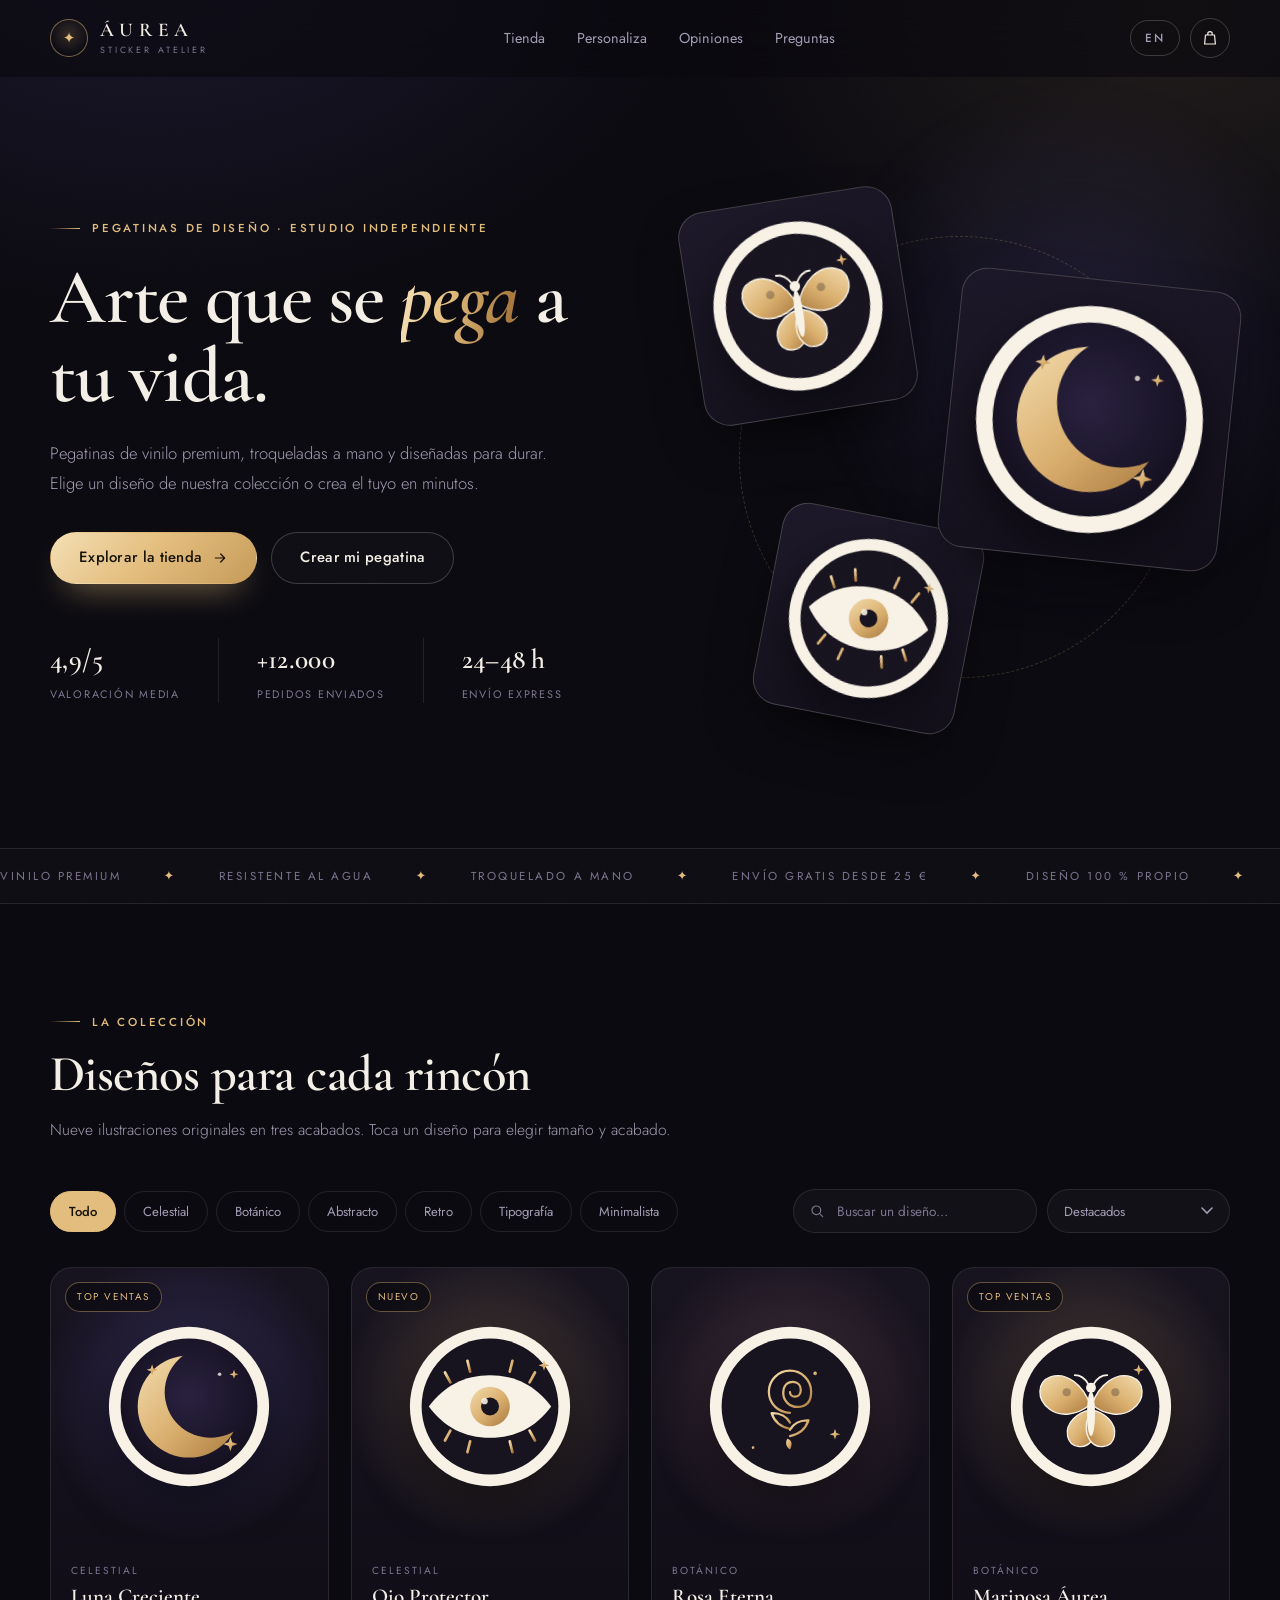
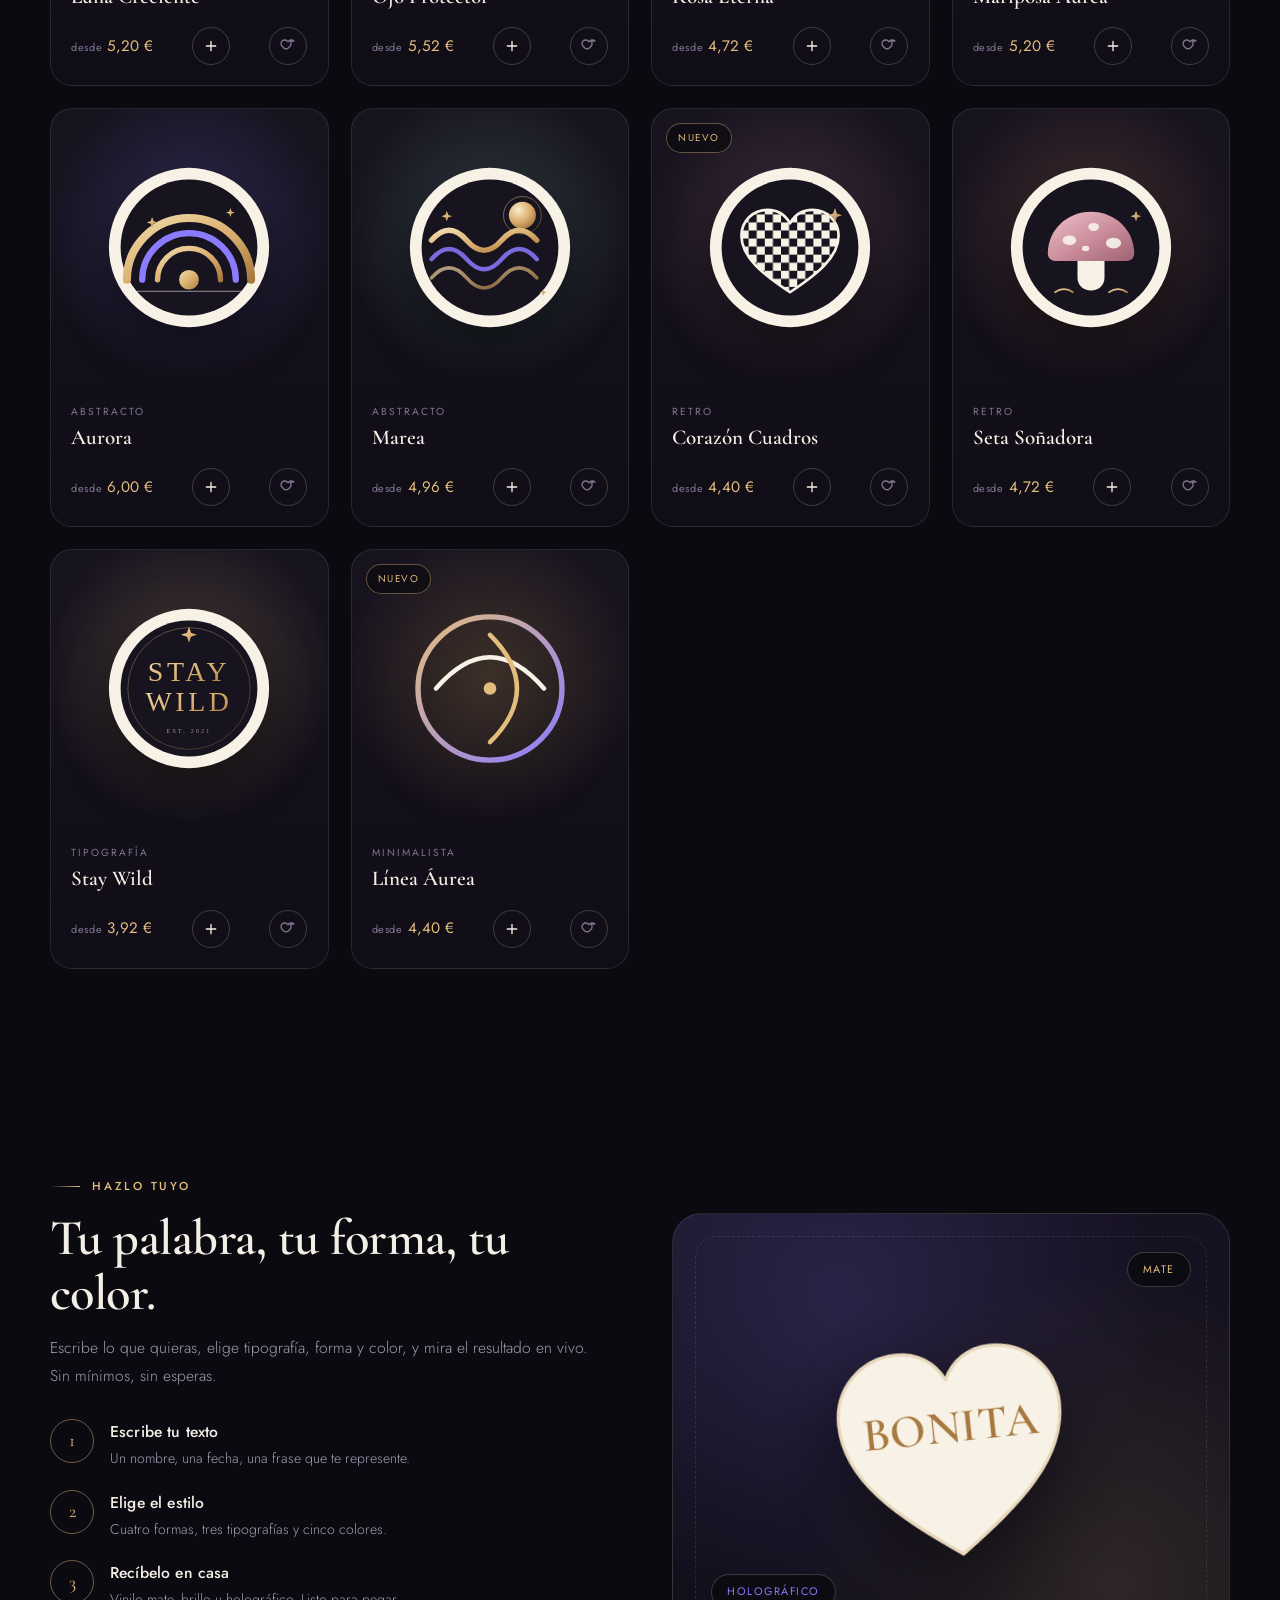
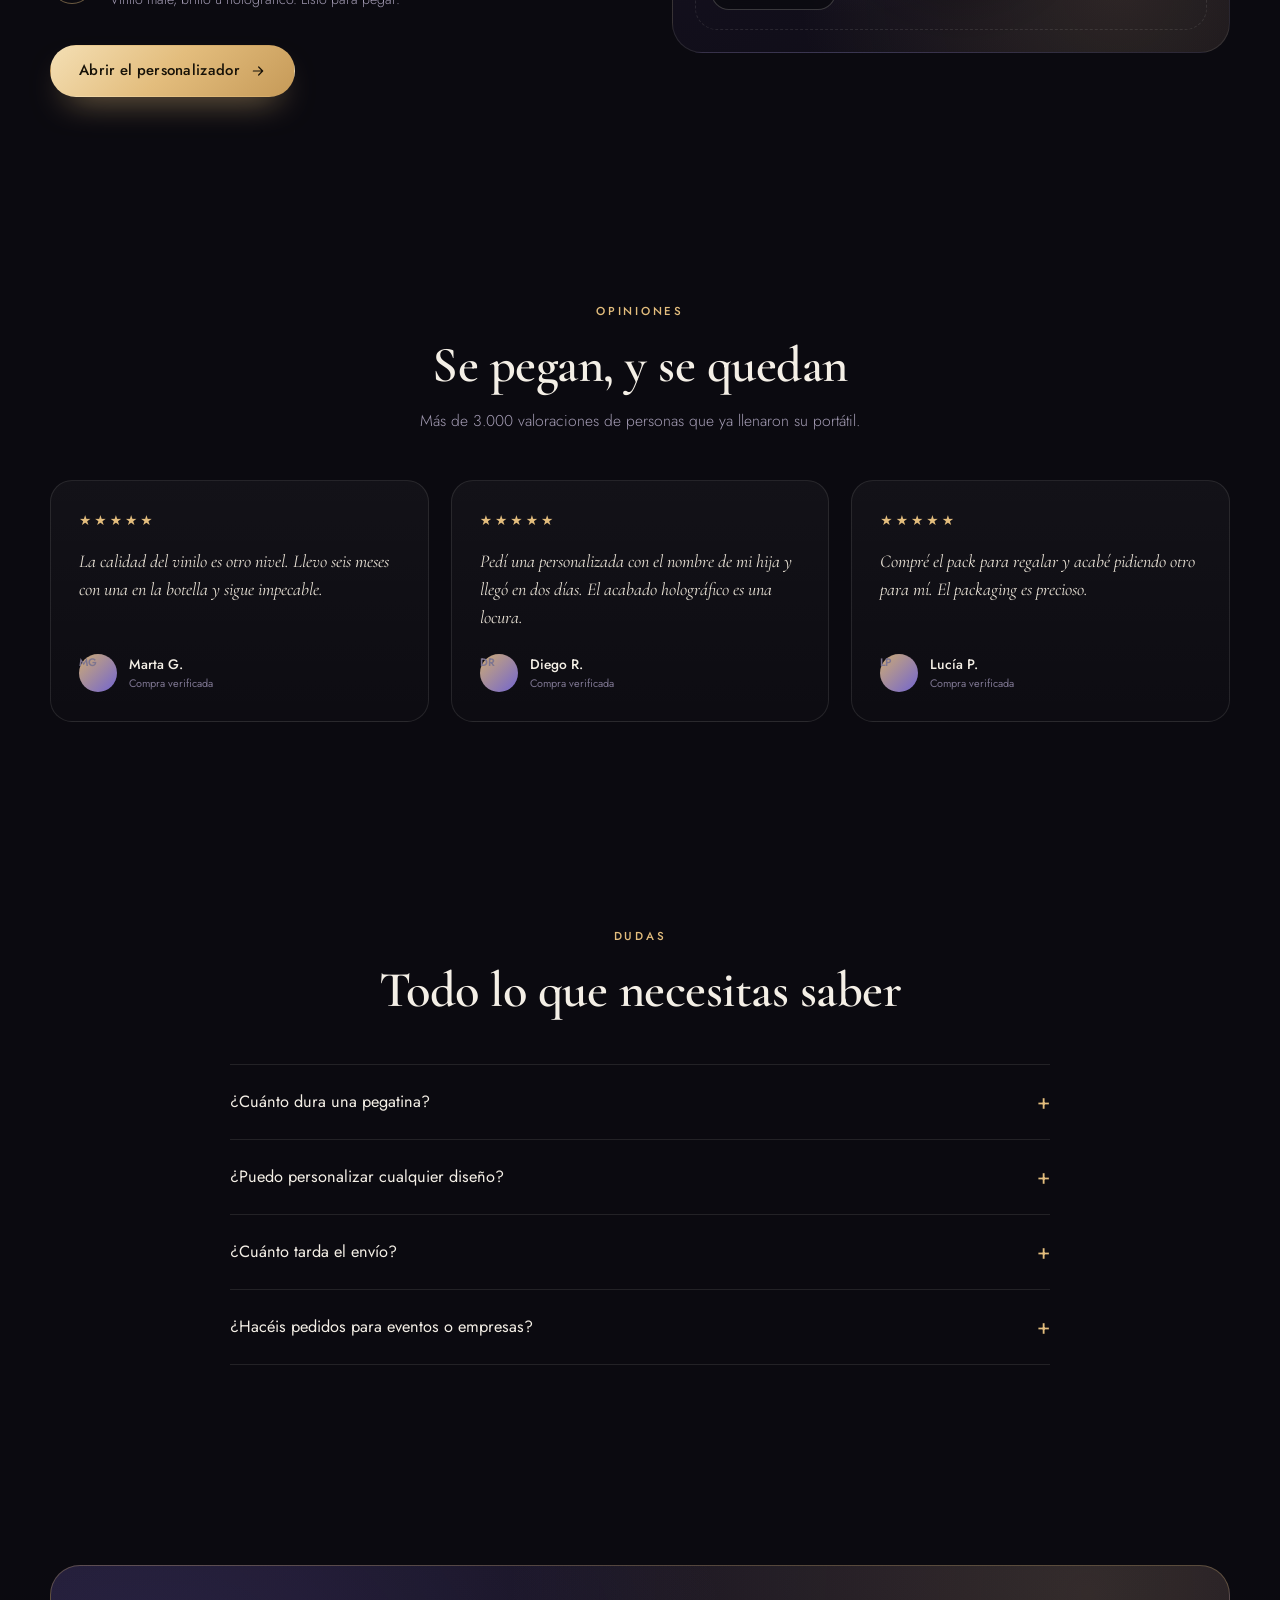
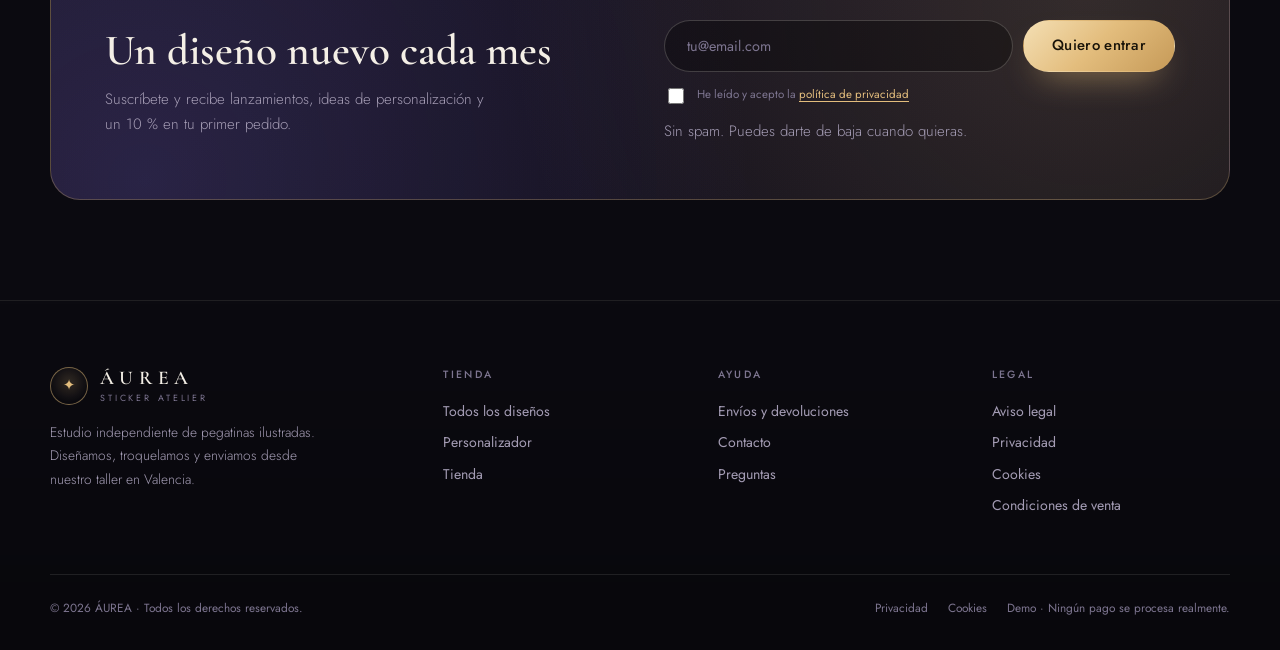
==== index.html @ ae35e378 "ARREGLO" ====
<!DOCTYPE html>
<html lang="es">
<head>
  <meta charset="utf-8">
  <meta name="viewport" content="width=device-width, initial-scale=1">
  <title data-i18n="meta.home">ÁUREA · Pegatinas de diseño personalizables</title>
  <meta name="description" content="Pegatinas de vinilo premium troqueladas a mano. Colección original y personalizador en vivo. Envío en 24–48 h.">
  <meta name="theme-color" content="#0b0a10">
  <link rel="preconnect" href="https://fonts.googleapis.com">
  <link rel="preconnect" href="https://fonts.gstatic.com" crossorigin>
  <link href="https://fonts.googleapis.com/css2?family=Cormorant+Garamond:ital,wght@0,400;0,600;0,700;1,400;1,600&family=Jost:wght@300;400;500;600&display=swap" rel="stylesheet">
  <link rel="stylesheet" href="css/styles.css">
  <link rel="icon" href="assets/stickers/luna.svg" type="image/svg+xml">
</head>
<body>
  <a class="skip-link" href="#main" data-i18n="a11y.skip">Saltar al contenido</a>

  <header class="site-header">
    <div class="container header-inner">
      <a class="brand" href="index.html">
        <span class="brand-mark" aria-hidden="true">✦</span>
        <span class="brand-text">
          <strong>ÁUREA</strong>
          <small data-i18n="brand.tag">Sticker Atelier</small>
        </span>
      </a>

      <nav class="nav" aria-label="Principal">
        <ul>
          <li><a href="#tienda" data-i18n="nav.shop">Tienda</a></li>
          <li><a href="personalizador.html" data-i18n="nav.custom">Personaliza</a></li>
          <li><a href="#opiniones" data-i18n="nav.reviews">Opiniones</a></li>
          <li><a href="#faq" data-i18n="nav.faq">Preguntas</a></li>
        </ul>
      </nav>

      <div class="header-actions">
        <button class="lang-btn" id="langBtn" type="button" data-i18n-aria="header.lang">EN</button>
        <a class="cart-btn" href="carrito.html" data-i18n-aria="header.cart">
          <svg viewBox="0 0 24 24" width="18" height="18" aria-hidden="true" fill="none" stroke="currentColor" stroke-width="1.6" stroke-linejoin="round">
            <path d="M6 8h12l1.2 12H4.8L6 8z"/>
            <path d="M9 8V6.5a3 3 0 0 1 6 0V8"/>
          </svg>
          <span class="cart-badge" data-cart-badge hidden>0</span>
          <span class="fav-badge" data-fav-badge hidden>0</span>
        </a>
        <button class="menu-btn" id="menuBtn" type="button" aria-expanded="false" aria-controls="mobileNav" data-i18n-aria="header.menu">
          <svg viewBox="0 0 24 24" width="18" height="18" aria-hidden="true" fill="none" stroke="currentColor" stroke-width="1.7" stroke-linecap="round">
            <path d="M4 7h16M4 12h16M4 17h16"/>
          </svg>
        </button>
      </div>
    </div>

    <nav class="mobile-nav" id="mobileNav" aria-label="Móvil">
      <a href="#tienda" data-i18n="nav.shop">Tienda</a>
      <a href="personalizador.html" data-i18n="nav.custom">Personaliza</a>
      <a href="#opiniones" data-i18n="nav.reviews">Opiniones</a>
      <a href="#faq" data-i18n="nav.faq">Preguntas</a>
    </nav>
  </header>

  <main id="main">
    <section class="hero">
      <div class="container hero-grid">
        <div class="hero-copy">
          <p class="eyebrow" data-i18n="hero.eyebrow"></p>
          <h1 class="display" data-i18n-html="hero.title"></h1>
          <p class="lead" data-i18n="hero.lead"></p>
          <div class="actions">
            <a class="btn btn-primary" href="#tienda">
              <span data-i18n="hero.ctaShop"></span>
              <svg viewBox="0 0 24 24" width="16" height="16" aria-hidden="true" fill="none" stroke="currentColor" stroke-width="1.8" stroke-linecap="round" stroke-linejoin="round">
                <path d="M5 12h14M13 6l6 6-6 6"/>
              </svg>
            </a>
            <a class="btn btn-ghost" href="personalizador.html" data-i18n="hero.ctaCustom"></a>
          </div>
          <div class="stats">
            <div class="stat">
              <strong data-i18n="hero.stat1"></strong>
              <span data-i18n="hero.stat1Label"></span>
            </div>
            <div class="stat">
              <strong data-i18n="hero.stat2"></strong>
              <span data-i18n="hero.stat2Label"></span>
            </div>
            <div class="stat">
              <strong data-i18n="hero.stat3"></strong>
              <span data-i18n="hero.stat3Label"></span>
            </div>
          </div>
        </div>

        <div class="hero-art" aria-hidden="true">
          <span class="hero-ring"></span>
          <div class="sticker-float sf-1"><img src="assets/stickers/mariposa.svg" alt=""></div>
          <div class="sticker-float sf-2"><img src="assets/stickers/luna.svg" alt=""></div>
          <div class="sticker-float sf-3"><img src="assets/stickers/ojo.svg" alt=""></div>
        </div>
      </div>
    </section>

    <div class="marquee" aria-hidden="true">
      <div class="marquee-track">
        <ul class="marquee-list">
          <li><span data-i18n="marquee.1"></span></li>
          <li><span data-i18n="marquee.2"></span></li>
          <li><span data-i18n="marquee.3"></span></li>
          <li><span data-i18n="marquee.4"></span></li>
          <li><span data-i18n="marquee.5"></span></li>
          <li><span data-i18n="marquee.6"></span></li>
        </ul>
        <ul class="marquee-list" aria-hidden="true">
          <li><span data-i18n="marquee.1"></span></li>
          <li><span data-i18n="marquee.2"></span></li>
          <li><span data-i18n="marquee.3"></span></li>
          <li><span data-i18n="marquee.4"></span></li>
          <li><span data-i18n="marquee.5"></span></li>
          <li><span data-i18n="marquee.6"></span></li>
        </ul>
      </div>
    </div>

    <section class="section" id="tienda">
      <div class="container">
        <div class="section-head">
          <p class="eyebrow" data-i18n="shop.kicker"></p>
          <h2 class="h2" data-i18n="shop.title"></h2>
          <p class="section-lead" data-i18n="shop.lead"></p>
        </div>

        <div class="toolbar">
          <div class="chips" role="group" aria-label="Categorías">
            <button class="chip is-active" type="button" data-cat="all" data-i18n="shop.all"></button>
            <button class="chip" type="button" data-cat="celestial" data-i18n="shop.celestial"></button>
            <button class="chip" type="button" data-cat="botanical" data-i18n="shop.botanical"></button>
            <button class="chip" type="button" data-cat="abstract" data-i18n="shop.abstract"></button>
            <button class="chip" type="button" data-cat="retro" data-i18n="shop.retro"></button>
            <button class="chip" type="button" data-cat="typography" data-i18n="shop.typography"></button>
            <button class="chip" type="button" data-cat="minimal" data-i18n="shop.minimal"></button>
          </div>
          <div class="toolbar-right">
            <label class="search">
              <svg viewBox="0 0 24 24" width="16" height="16" aria-hidden="true" fill="none" stroke="currentColor" stroke-width="1.8" stroke-linecap="round">
                <circle cx="11" cy="11" r="6.5"/>
                <path d="M16 16l4.5 4.5"/>
              </svg>
              <input type="search" id="searchInput" data-i18n-placeholder="shop.search" autocomplete="off">
            </label>
            <select class="sort" id="sortSelect" data-i18n-aria="shop.sort">
              <option value="featured" data-i18n="shop.sortFeatured"></option>
              <option value="price-asc" data-i18n="shop.sortPriceAsc"></option>
              <option value="price-desc" data-i18n="shop.sortPriceDesc"></option>
            </select>
          </div>
        </div>

        <div class="grid-products" id="productGrid"></div>
        <p class="empty-state" id="emptyState" hidden data-i18n="shop.empty"></p>
      </div>
    </section>

    <section class="section" id="personaliza">
      <div class="container split">
        <div class="split-copy">
          <p class="eyebrow" data-i18n="teaser.kicker"></p>
          <h2 class="h2" data-i18n="teaser.title"></h2>
          <p class="section-lead" data-i18n="teaser.lead"></p>
          <ol class="steps">
            <li class="step">
              <span class="step-num">1</span>
              <div>
                <h3 data-i18n="teaser.step1"></h3>
                <p data-i18n="teaser.step1d"></p>
              </div>
            </li>
            <li class="step">
              <span class="step-num">2</span>
              <div>
                <h3 data-i18n="teaser.step2"></h3>
                <p data-i18n="teaser.step2d"></p>
              </div>
            </li>
            <li class="step">
              <span class="step-num">3</span>
              <div>
                <h3 data-i18n="teaser.step3"></h3>
                <p data-i18n="teaser.step3d"></p>
              </div>
            </li>
          </ol>
          <a class="btn btn-primary" href="personalizador.html">
            <span data-i18n="teaser.cta"></span>
            <svg viewBox="0 0 24 24" width="16" height="16" aria-hidden="true" fill="none" stroke="currentColor" stroke-width="1.8" stroke-linecap="round" stroke-linejoin="round">
              <path d="M5 12h14M13 6l6 6-6 6"/>
            </svg>
          </a>
        </div>
        <div class="split-visual">
          <div class="teaser-preview" id="teaserPreview"></div>
        </div>
      </div>
    </section>

    <section class="section" id="opiniones">
      <div class="container">
        <div class="section-head center">
          <p class="eyebrow" data-i18n="reviews.kicker"></p>
          <h2 class="h2" data-i18n="reviews.title"></h2>
          <p class="section-lead" data-i18n="reviews.lead"></p>
        </div>
        <div class="reviews-grid">
          <article class="review">
            <div class="stars" role="img" aria-label="5/5">★★★★★</div>
            <p class="review-quote" data-i18n="reviews.r1"></p>
            <div class="review-author">
              <span class="avatar" aria-hidden="true">MG</span>
              <div>
                <strong data-i18n="reviews.n1"></strong>
                <span data-i18n="reviews.verified"></span>
              </div>
            </div>
          </article>
          <article class="review">
            <div class="stars" role="img" aria-label="5/5">★★★★★</div>
            <p class="review-quote" data-i18n="reviews.r2"></p>
            <div class="review-author">
              <span class="avatar" aria-hidden="true">DR</span>
              <div>
                <strong data-i18n="reviews.n2"></strong>
                <span data-i18n="reviews.verified"></span>
              </div>
            </div>
          </article>
          <article class="review">
            <div class="stars" role="img" aria-label="5/5">★★★★★</div>
            <p class="review-quote" data-i18n="reviews.r3"></p>
            <div class="review-author">
              <span class="avatar" aria-hidden="true">LP</span>
              <div>
                <strong data-i18n="reviews.n3"></strong>
                <span data-i18n="reviews.verified"></span>
              </div>
            </div>
          </article>
        </div>
      </div>
    </section>

    <section class="section" id="faq">
      <div class="container">
        <div class="section-head center">
          <p class="eyebrow" data-i18n="faq.kicker"></p>
          <h2 class="h2" data-i18n="faq.title"></h2>
        </div>
        <div class="faq">
          <details>
            <summary data-i18n="faq.q1"></summary>
            <p data-i18n="faq.a1"></p>
          </details>
          <details>
            <summary data-i18n="faq.q2"></summary>
            <p data-i18n="faq.a2"></p>
          </details>
          <details>
            <summary data-i18n="faq.q3"></summary>
            <p data-i18n="faq.a3"></p>
          </details>
          <details>
            <summary data-i18n="faq.q4"></summary>
            <p data-i18n="faq.a4"></p>
          </details>
        </div>
      </div>
    </section>

    <section class="section">
      <div class="container">
        <div class="newsletter">
          <div class="newsletter-grid">
            <div>
              <h2 data-i18n="newsletter.title"></h2>
              <p data-i18n="newsletter.lead"></p>
            </div>
            <div>
              <form class="newsletter-form" id="newsletterForm" novalidate>
                <input type="email" id="newsletterEmail" name="email" required autocomplete="email" data-i18n-placeholder="newsletter.placeholder" aria-label="Email">
                <button class="btn btn-primary" type="submit" data-i18n="newsletter.button"></button>
              </form>
              <label class="newsletter-consent">
                <input type="checkbox" id="newsletterConsent" name="consent" required>
                <span><span data-i18n="newsletter.consent"></span> <a href="legal.html#privacidad" data-i18n="newsletter.consentLink"></a></span>
              </label>
              <p class="newsletter-note" data-i18n="newsletter.note"></p>
              <p class="newsletter-status" id="newsletterStatus" role="status" aria-live="polite" hidden></p>
            </div>
          </div>
        </div>
      </div>
    </section>
  </main>

  <footer class="site-footer">
    <div class="container">
      <div class="footer-grid">
        <div class="footer-brand">
          <a class="brand" href="index.html">
            <span class="brand-mark" aria-hidden="true">✦</span>
            <span class="brand-text">
              <strong>ÁUREA</strong>
              <small data-i18n="brand.tag">Sticker Atelier</small>
            </span>
          </a>
          <p data-i18n="footer.about"></p>
        </div>
        <div class="footer-col">
          <h3 data-i18n="footer.shopTitle"></h3>
          <a href="index.html#tienda" data-i18n="footer.shopAll"></a>
          <a href="personalizador.html" data-i18n="footer.custom"></a>
          <a href="carrito.html" data-i18n="nav.shop"></a>
        </div>
        <div class="footer-col">
          <h3 data-i18n="footer.helpTitle"></h3>
          <a href="index.html#faq" data-i18n="footer.shipping"></a>
          <a href="mailto:hola@aurea.studio" data-i18n="footer.contact"></a>
          <a href="index.html#faq" data-i18n="nav.faq"></a>
        </div>
        <div class="footer-col">
          <h3 data-i18n="footer.legalTitle"></h3>
          <a href="legal.html#aviso" data-i18n="footer.legal"></a>
          <a href="legal.html#privacidad" data-i18n="footer.privacy"></a>
          <a href="legal.html#cookies" data-i18n="footer.cookies"></a>
          <a href="legal.html#condiciones" data-i18n="footer.terms"></a>
        </div>
      </div>
      <div class="footer-bottom">
        <span>© <span id="year">2026</span> ÁUREA · <span data-i18n="footer.rights"></span></span>
        <div class="legal-links">
          <a href="legal.html#privacidad" data-i18n="footer.privacy"></a>
          <a href="legal.html#cookies" data-i18n="footer.cookies"></a>
          <span id="paymentBadge" data-i18n="footer.demo"></span>
        </div>
      </div>
    </div>
  </footer>

  <script src="js/config.js"></script>
  <script src="js/i18n.js"></script>
  <script src="js/data.js"></script>
  <script src="js/app.js"></script>
  <script src="js/home.js"></script>
</body>
</html>
---- css/styles.css ----
/* =========================================================
   ÁUREA · Sticker Atelier
   Estética oscura, oro y violeta
   ========================================================= */

:root {
  --bg: #0b0a10;
  --bg-2: #0f0d16;
  --panel: #151220;
  --panel-2: #1b1728;
  --ink: #f4efe6;
  --muted: #a49cb4;
  --muted-2: #7d7590;
  --gold: #e3bd7d;
  --gold-2: #c69a58;
  --gold-3: #8f6734;
  --violet: #8b7bff;
  --rose: #c98b9a;
  --mint: #7fc2ad;
  --cream: #f7f1e6;
  --line: rgba(244, 239, 230, 0.1);
  --line-2: rgba(244, 239, 230, 0.2);
  --radius: 22px;
  --radius-sm: 14px;
  --shadow: 0 24px 60px -20px rgba(0, 0, 0, 0.75);
  --serif: "Cormorant Garamond", Georgia, "Times New Roman", serif;
  --sans: "Jost", "Segoe UI", system-ui, -apple-system, sans-serif;
  --header-h: 76px;
}

*,
*::before,
*::after {
  box-sizing: border-box;
}

[hidden] {
  display: none !important;
}

html {
  scroll-behavior: smooth;
  scroll-padding-top: calc(var(--header-h) + 24px);
}

body {
  margin: 0;
  font-family: var(--sans);
  font-size: 16px;
  line-height: 1.6;
  color: var(--ink);
  background-color: var(--bg);
  background-image:
    radial-gradient(900px 620px at 12% -8%, rgba(139, 123, 255, 0.13), transparent 62%),
    radial-gradient(820px 540px at 92% 2%, rgba(227, 189, 125, 0.1), transparent 58%);
  background-attachment: fixed;
  -webkit-font-smoothing: antialiased;
  overflow-x: hidden;
}

body::after {
  content: "";
  position: fixed;
  inset: 0;
  z-index: 1;
  pointer-events: none;
  opacity: 0.035;
  mix-blend-mode: overlay;
  background-image: url("data:image/svg+xml,%3Csvg xmlns='http://www.w3.org/2000/svg' width='140' height='140'%3E%3Cfilter id='n'%3E%3CfeTurbulence type='fractalNoise' baseFrequency='.85' numOctaves='2'/%3E%3C/filter%3E%3Crect width='140' height='140' filter='url(%23n)'/%3E%3C/svg%3E");
}

img,
svg {
  display: block;
  max-width: 100%;
}

a {
  color: inherit;
  text-decoration: none;
}

button,
input,
select,
textarea {
  font: inherit;
  color: inherit;
}

button {
  cursor: pointer;
}

h1,
h2,
h3,
h4,
p {
  margin: 0;
}

::selection {
  background: rgba(227, 189, 125, 0.85);
  color: #171208;
}

:focus-visible {
  outline: 2px solid var(--gold);
  outline-offset: 3px;
  border-radius: 6px;
}

.container {
  width: min(1180px, 100% - 48px);
  margin-inline: auto;
}

.skip-link {
  position: absolute;
  top: -100px;
  left: 16px;
  z-index: 200;
  padding: 12px 20px;
  border-radius: 0 0 12px 12px;
  background: var(--cream);
  color: #171208;
  font-weight: 500;
  transition: top 0.2s ease;
}

.skip-link:focus {
  top: 0;
}

/* ================= Cabecera ================= */

.site-header {
  position: fixed;
  inset: 0 0 auto;
  z-index: 100;
  background: rgba(11, 10, 16, 0.68);
  backdrop-filter: blur(18px);
  -webkit-backdrop-filter: blur(18px);
  border-bottom: 1px solid transparent;
  transition: background 0.3s ease, border-color 0.3s ease;
}

.site-header.is-scrolled {
  background: rgba(11, 10, 16, 0.9);
  border-bottom-color: var(--line);
}

.header-inner {
  display: flex;
  align-items: center;
  justify-content: space-between;
  gap: 24px;
  height: var(--header-h);
}

.brand {
  display: inline-flex;
  align-items: center;
  gap: 12px;
  flex-shrink: 0;
}

.brand-mark {
  display: grid;
  place-items: center;
  width: 38px;
  height: 38px;
  border: 1px solid rgba(227, 189, 125, 0.5);
  border-radius: 50%;
  color: var(--gold);
  font-size: 15px;
  line-height: 1;
  background: radial-gradient(circle at 50% 40%, rgba(227, 189, 125, 0.18), transparent 70%);
}

.brand-text {
  display: flex;
  flex-direction: column;
  line-height: 1;
}

.brand-text strong {
  font-family: var(--serif);
  font-size: 1.22rem;
  font-weight: 600;
  letter-spacing: 0.3em;
}

.brand-text small {
  margin-top: 5px;
  font-size: 0.56rem;
  letter-spacing: 0.32em;
  text-transform: uppercase;
  color: var(--muted-2);
}

.nav ul {
  display: flex;
  gap: 32px;
  margin: 0;
  padding: 0;
  list-style: none;
}

.nav a {
  position: relative;
  font-size: 0.9rem;
  color: var(--muted);
  transition: color 0.2s ease;
}

.nav a::after {
  content: "";
  position: absolute;
  left: 0;
  bottom: -7px;
  width: 0;
  height: 1px;
  background: var(--gold);
  transition: width 0.25s ease;
}

.nav a:hover {
  color: var(--ink);
}

.nav a:hover::after {
  width: 100%;
}

.header-actions {
  display: flex;
  align-items: center;
  gap: 10px;
}

.lang-btn {
  height: 36px;
  padding: 0 14px;
  border: 1px solid var(--line-2);
  border-radius: 999px;
  background: transparent;
  color: var(--muted);
  font-size: 0.74rem;
  font-weight: 500;
  letter-spacing: 0.16em;
  transition: color 0.2s ease, border-color 0.2s ease;
}

.lang-btn:hover {
  color: var(--gold);
  border-color: rgba(227, 189, 125, 0.55);
}

.cart-btn {
  position: relative;
  display: grid;
  place-items: center;
  width: 40px;
  height: 40px;
  border: 1px solid var(--line-2);
  border-radius: 50%;
  color: var(--ink);
  transition: border-color 0.2s ease, color 0.2s ease;
}

.cart-btn:hover {
  color: var(--gold);
  border-color: rgba(227, 189, 125, 0.55);
}

.cart-badge,
.fav-badge {
  position: absolute;
  top: -3px;
  right: -3px;
  display: grid;
  place-items: center;
  min-width: 18px;
  height: 18px;
  padding: 0 5px;
  border-radius: 999px;
  font-size: 0.64rem;
  font-weight: 600;
}

.cart-badge {
  right: -3px;
  background: var(--gold);
  color: #171208;
}

.fav-badge {
  right: 18px;
  background: var(--violet);
  color: #fff;
}

.menu-btn {
  display: none;
  place-items: center;
  width: 40px;
  height: 40px;
  border: 1px solid var(--line-2);
  border-radius: 50%;
  background: transparent;
  color: var(--ink);
}

.mobile-nav {
  display: none;
  border-top: 1px solid var(--line);
  background: rgba(11, 10, 16, 0.98);
  padding: 8px 24px 22px;
}

.mobile-nav a {
  display: block;
  padding: 14px 0;
  border-bottom: 1px solid var(--line);
  font-family: var(--serif);
  font-size: 1.25rem;
}

.mobile-nav a:last-child {
  border-bottom: 0;
}

/* ================= Hero ================= */

.hero {
  position: relative;
  padding-top: calc(var(--header-h) + 66px);
  padding-bottom: 76px;
  overflow: hidden;
}

.hero::before {
  content: "";
  position: absolute;
  top: 8%;
  right: -6%;
  width: 560px;
  height: 560px;
  border-radius: 50%;
  background: radial-gradient(circle, rgba(139, 123, 255, 0.16), transparent 65%);
  filter: blur(20px);
  pointer-events: none;
}

.hero-grid {
  position: relative;
  display: grid;
  grid-template-columns: 1.04fr 0.96fr;
  align-items: center;
  gap: 48px;
  min-height: 70vh;
}

.eyebrow {
  display: inline-flex;
  align-items: center;
  gap: 12px;
  font-size: 0.72rem;
  font-weight: 500;
  letter-spacing: 0.24em;
  text-transform: uppercase;
  color: var(--gold);
}

.eyebrow::before {
  content: "";
  width: 30px;
  height: 1px;
  background: linear-gradient(90deg, transparent, var(--gold));
}

.display {
  margin: 20px 0 24px;
  font-family: var(--serif);
  font-size: clamp(2.9rem, 6.1vw, 5.15rem);
  font-weight: 600;
  line-height: 1.01;
  letter-spacing: -0.015em;
}

.display em {
  font-style: italic;
  background: linear-gradient(100deg, #f7e5c1 0%, #e3bd7d 42%, #a8793f 88%);
  -webkit-background-clip: text;
  background-clip: text;
  color: transparent;
}

.lead {
  max-width: 50ch;
  color: var(--muted);
  font-size: 1.04rem;
  line-height: 1.75;
  font-weight: 300;
}

.actions {
  display: flex;
  flex-wrap: wrap;
  gap: 14px;
  margin-top: 34px;
}

.btn {
  display: inline-flex;
  align-items: center;
  justify-content: center;
  gap: 10px;
  height: 52px;
  padding: 0 28px;
  border: 1px solid transparent;
  border-radius: 999px;
  font-size: 0.93rem;
  font-weight: 500;
  letter-spacing: 0.02em;
  transition: transform 0.22s ease, box-shadow 0.22s ease, border-color 0.22s ease, color 0.22s ease, background 0.22s ease;
}

.btn svg {
  flex-shrink: 0;
  transition: transform 0.22s ease;
}

.btn:hover svg {
  transform: translateX(3px);
}

.btn-primary {
  background: linear-gradient(135deg, #f4dfb4 0%, #e3bd7d 48%, #c69a58 100%);
  color: #171208;
  box-shadow: 0 16px 34px -16px rgba(227, 189, 125, 0.7);
}

.btn-primary:hover {
  transform: translateY(-2px);
  box-shadow: 0 22px 40px -16px rgba(227, 189, 125, 0.8);
}

.btn-ghost {
  border-color: var(--line-2);
  color: var(--ink);
  background: rgba(255, 255, 255, 0.02);
}

.btn-ghost:hover {
  border-color: rgba(227, 189, 125, 0.6);
  color: var(--gold);
  transform: translateY(-2px);
}

.btn-sm {
  height: 42px;
  padding: 0 20px;
  font-size: 0.84rem;
}

.btn-block {
  width: 100%;
}

.stats {
  display: flex;
  gap: 38px;
  margin-top: 54px;
}

.stat + .stat {
  padding-left: 38px;
  border-left: 1px solid var(--line);
}

.stat strong {
  display: block;
  font-family: var(--serif);
  font-size: 1.72rem;
  font-weight: 600;
  letter-spacing: 0.01em;
}

.stat span {
  display: block;
  margin-top: 4px;
  font-size: 0.68rem;
  letter-spacing: 0.16em;
  text-transform: uppercase;
  color: var(--muted-2);
}

.hero-art {
  position: relative;
  justify-self: end;
  width: min(100%, 540px);
  aspect-ratio: 1;
}

.hero-ring {
  position: absolute;
  inset: 9%;
  border: 1px dashed rgba(227, 189, 125, 0.22);
  border-radius: 50%;
  animation: spin 80s linear infinite;
}

.hero-ring::after {
  content: "";
  position: absolute;
  top: 7%;
  left: 18%;
  width: 8px;
  height: 8px;
  border-radius: 50%;
  background: var(--gold);
  box-shadow: 0 0 18px rgba(227, 189, 125, 0.9);
}

@keyframes spin {
  to {
    transform: rotate(360deg);
  }
}

.sticker-float {
  position: absolute;
  padding: 12px;
  border: 1px solid var(--line-2);
  border-radius: 26px;
  background: linear-gradient(160deg, #1d1829 0%, #110e19 100%);
  box-shadow: var(--shadow);
  animation: floaty 7s ease-in-out infinite;
}

.sticker-float img {
  width: 100%;
  filter: drop-shadow(0 16px 20px rgba(0, 0, 0, 0.45));
}

.sf-1 {
  top: 2%;
  left: 0;
  width: 40%;
  rotate: -9deg;
  animation-delay: -1.5s;
}

.sf-2 {
  top: 17%;
  right: 0;
  width: 52%;
  rotate: 6deg;
  z-index: 2;
  animation-delay: -3.5s;
}

.sf-3 {
  bottom: 1%;
  left: 14%;
  width: 38%;
  rotate: 11deg;
  animation-delay: -5.5s;
}

@keyframes floaty {
  0%,
  100% {
    translate: 0 0;
  }
  50% {
    translate: 0 -14px;
  }
}

/* ================= Marquesina ================= */

.marquee {
  position: relative;
  z-index: 2;
  overflow: hidden;
  border-block: 1px solid var(--line);
  background: rgba(255, 255, 255, 0.015);
  padding: 17px 0;
}

.marquee-track {
  display: flex;
  width: max-content;
  animation: marquee 38s linear infinite;
}

.marquee:hover .marquee-track {
  animation-play-state: paused;
}

.marquee-list {
  display: flex;
  align-items: center;
  gap: 42px;
  margin: 0;
  padding: 0 42px 0 0;
  list-style: none;
}

.marquee-list li {
  display: flex;
  align-items: center;
  gap: 42px;
  font-size: 0.72rem;
  letter-spacing: 0.22em;
  text-transform: uppercase;
  color: var(--muted-2);
  white-space: nowrap;
}

.marquee-list li::after {
  content: "✦";
  color: var(--gold);
  font-size: 0.8rem;
}

@keyframes marquee {
  to {
    transform: translateX(-50%);
  }
}

/* ================= Secciones ================= */

.section {
  padding: 100px 0;
}

.section-head {
  max-width: 640px;
  margin-bottom: 46px;
}

.section-head.center {
  margin-inline: auto;
  text-align: center;
}

.section-head.center .eyebrow {
  justify-content: center;
}

.section-head.center .eyebrow::before {
  display: none;
}

.h2 {
  margin-top: 16px;
  font-family: var(--serif);
  font-size: clamp(2.1rem, 4vw, 3.15rem);
  font-weight: 600;
  line-height: 1.08;
  letter-spacing: -0.01em;
}

.section-lead {
  margin-top: 14px;
  color: var(--muted);
  font-size: 0.98rem;
  line-height: 1.75;
  font-weight: 300;
}

/* ================= Catálogo ================= */

.toolbar {
  display: flex;
  flex-wrap: wrap;
  align-items: center;
  justify-content: space-between;
  gap: 18px;
  margin-bottom: 34px;
}

.chips {
  display: flex;
  flex-wrap: wrap;
  gap: 8px;
}

.chip {
  padding: 9px 18px;
  border: 1px solid var(--line);
  border-radius: 999px;
  background: transparent;
  color: var(--muted);
  font-size: 0.82rem;
  transition: color 0.2s ease, border-color 0.2s ease, background 0.2s ease;
}

.chip:hover {
  color: var(--ink);
  border-color: var(--line-2);
}

.chip.is-active {
  background: var(--gold);
  border-color: var(--gold);
  color: #171208;
  font-weight: 500;
}

.toolbar-right {
  display: flex;
  align-items: center;
  gap: 10px;
}

.search {
  position: relative;
  display: block;
}

.search svg {
  position: absolute;
  top: 50%;
  left: 16px;
  translate: 0 -50%;
  color: var(--muted-2);
  pointer-events: none;
}

.search input {
  width: 244px;
  height: 44px;
  padding: 0 18px 0 43px;
  border: 1px solid var(--line);
  border-radius: 999px;
  background: rgba(255, 255, 255, 0.03);
  font-size: 0.85rem;
  transition: border-color 0.2s ease, background 0.2s ease;
}

.search input::placeholder {
  color: var(--muted-2);
}

.search input:focus {
  outline: none;
  border-color: rgba(227, 189, 125, 0.55);
  background: rgba(255, 255, 255, 0.05);
}

.sort {
  height: 44px;
  padding: 0 38px 0 16px;
  border: 1px solid var(--line);
  border-radius: 999px;
  background-color: rgba(255, 255, 255, 0.03);
  background-image: url("data:image/svg+xml,%3Csvg xmlns='http://www.w3.org/2000/svg' width='12' height='8' viewBox='0 0 12 8'%3E%3Cpath d='M1 1l5 5 5-5' fill='none' stroke='%23a49cb4' stroke-width='1.6' stroke-linecap='round'/%3E%3C/svg%3E");
  background-repeat: no-repeat;
  background-position: right 16px center;
  appearance: none;
  font-size: 0.82rem;
  color: var(--muted);
  cursor: pointer;
}

.sort:focus {
  outline: none;
  border-color: rgba(227, 189, 125, 0.55);
}

.grid-products {
  display: grid;
  grid-template-columns: repeat(auto-fill, minmax(248px, 1fr));
  gap: 22px;
}

.card {
  position: relative;
  display: flex;
  flex-direction: column;
  overflow: hidden;
  border: 1px solid var(--line);
  border-radius: var(--radius);
  background: linear-gradient(180deg, #17131f 0%, #100d17 100%);
  transition: transform 0.35s ease, border-color 0.35s ease, box-shadow 0.35s ease;
}

.card:hover {
  transform: translateY(-6px);
  border-color: rgba(227, 189, 125, 0.42);
  box-shadow: 0 30px 50px -30px rgba(0, 0, 0, 0.9);
}

.card-media {
  position: relative;
  display: grid;
  place-items: center;
  aspect-ratio: 1;
  padding: 26px;
  background: radial-gradient(circle at 50% 45%, color-mix(in srgb, var(--accent) 26%, transparent), transparent 72%);
  overflow: hidden;
}

.card-media img {
  width: 80%;
  transition: transform 0.5s cubic-bezier(0.2, 0.7, 0.2, 1);
  filter: drop-shadow(0 18px 24px rgba(0, 0, 0, 0.5));
}

.card:hover .card-media img {
  transform: scale(1.06) rotate(-2deg);
}

.card-badge {
  position: absolute;
  top: 14px;
  left: 14px;
  z-index: 2;
  padding: 6px 11px;
  border: 1px solid rgba(227, 189, 125, 0.4);
  border-radius: 999px;
  background: rgba(11, 10, 16, 0.68);
  backdrop-filter: blur(8px);
  color: var(--gold);
  font-size: 0.62rem;
  letter-spacing: 0.16em;
  text-transform: uppercase;
}

.card-body {
  display: flex;
  flex: 1;
  flex-direction: column;
  gap: 5px;
  padding: 18px 20px 20px;
}

.card-cat {
  font-size: 0.64rem;
  letter-spacing: 0.2em;
  text-transform: uppercase;
  color: var(--muted-2);
}

.card-name {
  font-family: var(--serif);
  font-size: 1.32rem;
  font-weight: 600;
  line-height: 1.15;
}

.card-name:hover {
  color: var(--gold);
}

.card-foot {
  display: flex;
  align-items: center;
  justify-content: space-between;
  gap: 12px;
  margin-top: auto;
  padding-top: 14px;
}

.card-price {
  font-size: 0.95rem;
  color: var(--gold);
}

.card-price small {
  font-size: 0.68rem;
  color: var(--muted-2);
  letter-spacing: 0.06em;
}

.card-add {
  display: grid;
  place-items: center;
  width: 38px;
  height: 38px;
  border: 1px solid var(--line-2);
  border-radius: 50%;
  background: transparent;
  color: var(--ink);
  transition: background 0.2s ease, color 0.2s ease, border-color 0.2s ease, transform 0.2s ease;
}

.card-add:hover {
  background: var(--gold);
  border-color: var(--gold);
  color: #171208;
  transform: scale(1.06);
}

.card-fav {
  display: grid;
  place-items: center;
  width: 38px;
  height: 38px;
  border: 1px solid var(--line-2);
  border-radius: 50%;
  background: transparent;
  color: var(--muted-2);
  transition: all 0.2s ease;
}

.card-fav:hover {
  border-color: var(--violet);
  color: var(--violet);
  transform: scale(1.06);
}

.card-fav.is-active {
  background: var(--violet);
  border-color: var(--violet);
  color: #fff;
}

.empty-state {
  padding: 60px 0;
  text-align: center;
  color: var(--muted);
}

/* ================= Personalizador teaser ================= */

.split {
  display: grid;
  grid-template-columns: 1fr 1fr;
  align-items: center;
  gap: 64px;
}

.split-visual {
  position: relative;
}

.teaser-preview {
  position: relative;
  display: grid;
  place-items: center;
  min-height: 440px;
  padding: 46px;
  border: 1px solid var(--line);
  border-radius: 30px;
  background:
    radial-gradient(circle at 30% 20%, rgba(139, 123, 255, 0.16), transparent 60%),
    radial-gradient(circle at 80% 85%, rgba(227, 189, 125, 0.14), transparent 55%),
    linear-gradient(160deg, #191427 0%, #0e0c15 100%);
  overflow: hidden;
}

.teaser-preview::before {
  content: "";
  position: absolute;
  inset: 22px;
  border: 1px dashed rgba(244, 239, 230, 0.1);
  border-radius: 22px;
  pointer-events: none;
}

.teaser-preview .sticker-svg {
  width: min(320px, 78%);
  rotate: -6deg;
  animation: floaty 8s ease-in-out infinite;
  filter: drop-shadow(0 30px 40px rgba(0, 0, 0, 0.55));
}

.float-chip {
  position: absolute;
  z-index: 2;
  padding: 8px 15px;
  border: 1px solid var(--line-2);
  border-radius: 999px;
  background: rgba(11, 10, 16, 0.8);
  backdrop-filter: blur(10px);
  font-size: 0.68rem;
  letter-spacing: 0.14em;
  text-transform: uppercase;
  color: var(--gold);
}

.float-chip.one {
  top: 38px;
  right: 38px;
}

.float-chip.two {
  bottom: 42px;
  left: 38px;
  color: var(--violet);
}

.steps {
  display: grid;
  gap: 20px;
  margin: 30px 0 34px;
  padding: 0;
  list-style: none;
}

.step {
  display: grid;
  grid-template-columns: 44px 1fr;
  gap: 16px;
  align-items: start;
}

.step-num {
  display: grid;
  place-items: center;
  width: 44px;
  height: 44px;
  border: 1px solid rgba(227, 189, 125, 0.45);
  border-radius: 50%;
  color: var(--gold);
  font-family: var(--serif);
  font-size: 1.15rem;
}

.step h3 {
  font-size: 0.98rem;
  font-weight: 500;
  letter-spacing: 0.01em;
}

.step p {
  margin-top: 3px;
  color: var(--muted);
  font-size: 0.88rem;
  font-weight: 300;
  line-height: 1.6;
}

/* ================= Opiniones ================= */

.reviews-grid {
  display: grid;
  grid-template-columns: repeat(3, 1fr);
  gap: 22px;
}

.review {
  display: flex;
  flex-direction: column;
  gap: 16px;
  padding: 28px;
  border: 1px solid var(--line);
  border-radius: var(--radius);
  background: linear-gradient(180deg, rgba(255, 255, 255, 0.035), rgba(255, 255, 255, 0.012));
}

.stars {
  color: var(--gold);
  font-size: 0.86rem;
  letter-spacing: 3px;
}

.review-quote {
  font-family: var(--serif);
  font-size: 1.13rem;
  font-style: italic;
  line-height: 1.55;
  color: #e8e1d5;
}

.review-author {
  display: flex;
  align-items: center;
  gap: 12px;
  margin-top: auto;
  padding-top: 6px;
}

.avatar {
  display: grid;
  place-items: center;
  width: 38px;
  height: 38px;
  border-radius: 50%;
  background: linear-gradient(135deg, rgba(227, 189, 125, 0.9), rgba(139, 123, 255, 0.8));
  color: #171208;
  font-size: 0.78rem;
  font-weight: 600;
}

.review-author strong {
  display: block;
  font-size: 0.86rem;
  font-weight: 500;
}

.review-author span {
  display: block;
  font-size: 0.68rem;
  color: var(--muted-2);
}

/* ================= FAQ ================= */

.faq {
  max-width: 820px;
  margin-inline: auto;
  border-top: 1px solid var(--line);
}

.faq details {
  border-bottom: 1px solid var(--line);
}

.faq summary {
  display: flex;
  align-items: center;
  justify-content: space-between;
  gap: 20px;
  padding: 24px 0;
  font-size: 1.02rem;
  font-weight: 400;
  list-style: none;
  cursor: pointer;
}

.faq summary::-webkit-details-marker {
  display: none;
}

.faq summary::after {
  content: "+";
  color: var(--gold);
  font-size: 1.35rem;
  line-height: 1;
  transition: transform 0.25s ease;
}

.faq details[open] summary::after {
  transform: rotate(45deg);
}

.faq details p {
  max-width: 66ch;
  padding: 0 0 24px;
  color: var(--muted);
  font-size: 0.94rem;
  font-weight: 300;
  line-height: 1.75;
}

/* ================= Newsletter ================= */

.newsletter {
  position: relative;
  overflow: hidden;
  padding: 54px;
  border: 1px solid rgba(227, 189, 125, 0.28);
  border-radius: 30px;
  background:
    radial-gradient(circle at 88% 12%, rgba(227, 189, 125, 0.16), transparent 55%),
    radial-gradient(circle at 8% 92%, rgba(139, 123, 255, 0.16), transparent 55%),
    linear-gradient(150deg, #1a1526 0%, #0f0d17 100%);
}

.newsletter-grid {
  display: grid;
  grid-template-columns: 1fr 1fr;
  align-items: center;
  gap: 48px;
}

.newsletter h2 {
  font-family: var(--serif);
  font-size: clamp(1.9rem, 3.4vw, 2.7rem);
  font-weight: 600;
  line-height: 1.1;
}

.newsletter p {
  margin-top: 12px;
  max-width: 44ch;
  color: var(--muted);
  font-size: 0.94rem;
  font-weight: 300;
  line-height: 1.7;
}

.newsletter-form {
  display: flex;
  gap: 10px;
}

.newsletter-form input {
  flex: 1;
  min-width: 0;
  height: 52px;
  padding: 0 22px;
  border: 1px solid var(--line-2);
  border-radius: 999px;
  background: rgba(0, 0, 0, 0.32);
  font-size: 0.9rem;
}

.newsletter-form input::placeholder {
  color: var(--muted-2);
}

.newsletter-form input:focus {
  outline: none;
  border-color: rgba(227, 189, 125, 0.6);
}

.newsletter-note {
  margin-top: 12px;
  font-size: 0.72rem;
  color: var(--muted-2);
}

.newsletter-consent {
  display: flex;
  gap: 10px;
  align-items: flex-start;
  margin-top: 14px;
  color: var(--muted-2);
  font-size: 0.72rem;
  line-height: 1.55;
  cursor: pointer;
}

.newsletter-consent input {
  flex-shrink: 0;
  width: 16px;
  height: 16px;
  margin-top: 2px;
  accent-color: var(--gold);
}

.newsletter-consent a {
  color: var(--gold);
  text-decoration: underline;
  text-underline-offset: 3px;
}

.newsletter-status {
  margin-top: 10px;
  font-size: 0.78rem;
  line-height: 1.55;
}

.newsletter-status.is-ok {
  color: var(--gold);
}

.newsletter-status.is-error {
  color: #e09a9a;
}

.newsletter-status.is-warn {
  color: var(--muted);
}

/* ================= Pie ================= */

.site-footer {
  position: relative;
  z-index: 2;
  padding: 66px 0 32px;
  border-top: 1px solid var(--line);
  background: linear-gradient(180deg, transparent, rgba(0, 0, 0, 0.25));
}

.footer-grid {
  display: grid;
  grid-template-columns: 1.5fr 1fr 1fr 1fr;
  gap: 36px;
}

.footer-brand p {
  margin-top: 16px;
  max-width: 34ch;
  color: var(--muted);
  font-size: 0.86rem;
  font-weight: 300;
  line-height: 1.7;
}

.footer-col h3 {
  margin-bottom: 16px;
  font-size: 0.66rem;
  font-weight: 500;
  letter-spacing: 0.22em;
  text-transform: uppercase;
  color: var(--muted-2);
}

.footer-col a {
  display: block;
  margin-bottom: 9px;
  color: var(--muted);
  font-size: 0.88rem;
  transition: color 0.2s ease;
}

.footer-col a:hover {
  color: var(--gold);
}

.footer-bottom {
  display: flex;
  flex-wrap: wrap;
  align-items: center;
  justify-content: space-between;
  gap: 14px;
  margin-top: 48px;
  padding-top: 24px;
  border-top: 1px solid var(--line);
  color: var(--muted-2);
  font-size: 0.74rem;
}

.footer-bottom .legal-links {
  display: flex;
  gap: 20px;
}

.footer-bottom a:hover {
  color: var(--gold);
}

/* ================= Página de producto ================= */

.page-main {
  padding-top: calc(var(--header-h) + 40px);
  padding-bottom: 90px;
}

.breadcrumb {
  display: flex;
  flex-wrap: wrap;
  align-items: center;
  gap: 8px;
  margin-bottom: 34px;
  font-size: 0.76rem;
  color: var(--muted-2);
}

.breadcrumb a:hover {
  color: var(--gold);
}

.breadcrumb span {
  opacity: 0.5;
}

.product-layout {
  display: grid;
  grid-template-columns: 1.02fr 0.98fr;
  align-items: start;
  gap: 56px;
}

.gallery {
  position: -webkit-sticky;
  position: sticky;
  top: calc(var(--header-h) + 28px);
  display: grid;
  place-items: center;
  aspect-ratio: 1;
  padding: 56px;
  border: 1px solid var(--line);
  border-radius: 30px;
  background:
    radial-gradient(circle at 50% 45%, color-mix(in srgb, var(--accent, #8b7bff) 26%, transparent), transparent 70%),
    linear-gradient(160deg, #181323 0%, #0e0c15 100%);
  overflow: hidden;
}

.gallery img {
  width: 84%;
  filter: drop-shadow(0 30px 40px rgba(0, 0, 0, 0.55));
}

.gallery .card-badge {
  top: 22px;
  left: 22px;
}

.gallery-note {
  position: absolute;
  bottom: 22px;
  left: 0;
  right: 0;
  text-align: center;
  font-size: 0.68rem;
  letter-spacing: 0.16em;
  text-transform: uppercase;
  color: var(--muted-2);
}

.product-info {
  padding-top: 6px;
}

.product-info .card-cat {
  display: inline-block;
  margin-bottom: 12px;
}

.product-title {
  font-family: var(--serif);
  font-size: clamp(2.2rem, 4.2vw, 3.3rem);
  font-weight: 600;
  line-height: 1.05;
  letter-spacing: -0.01em;
}

.rating-row {
  display: flex;
  align-items: center;
  gap: 10px;
  margin-top: 12px;
  font-size: 0.78rem;
  color: var(--muted-2);
}

.product-price {
  margin-top: 20px;
  font-family: var(--serif);
  font-size: 2rem;
  color: var(--gold);
}

.product-desc {
  margin-top: 16px;
  max-width: 52ch;
  color: var(--muted);
  font-size: 0.95rem;
  font-weight: 300;
  line-height: 1.75;
}

.opt-group {
  margin-top: 26px;
}

.opt-label {
  display: block;
  margin-bottom: 10px;
  font-size: 0.68rem;
  letter-spacing: 0.18em;
  text-transform: uppercase;
  color: var(--muted-2);
}

.seg {
  display: inline-flex;
  flex-wrap: wrap;
  gap: 4px;
  padding: 4px;
  border: 1px solid var(--line);
  border-radius: 999px;
  background: rgba(255, 255, 255, 0.02);
}

.seg button {
  padding: 8px 17px;
  border: 0;
  border-radius: 999px;
  background: transparent;
  color: var(--muted);
  font-size: 0.82rem;
  transition: background 0.2s ease, color 0.2s ease;
}

.seg button:hover {
  color: var(--ink);
}

.seg button.is-active {
  background: var(--gold);
  color: #171208;
  font-weight: 500;
}

.seg.wrap {
  border-radius: 18px;
}

.seg.wrap button {
  border-radius: 12px;
}

.qty {
  display: inline-flex;
  align-items: center;
  border: 1px solid var(--line);
  border-radius: 999px;
  overflow: hidden;
}

.qty button {
  width: 42px;
  height: 42px;
  border: 0;
  background: transparent;
  color: var(--muted);
  font-size: 1.1rem;
  transition: color 0.2s ease, background 0.2s ease;
}

.qty button:hover {
  color: var(--gold);
  background: rgba(255, 255, 255, 0.03);
}

.qty span {
  min-width: 36px;
  text-align: center;
  font-size: 0.9rem;
}

.product-actions {
  display: flex;
  flex-wrap: wrap;
  gap: 12px;
  margin-top: 30px;
}

.product-actions .btn {
  flex: 1;
  min-width: 200px;
}

.custom-link {
  display: inline-flex;
  align-items: center;
  gap: 8px;
  margin-top: 18px;
  font-size: 0.82rem;
  color: var(--gold);
  border-bottom: 1px solid rgba(227, 189, 125, 0.35);
  padding-bottom: 2px;
}

.custom-link:hover {
  border-bottom-color: var(--gold);
}

.accordion {
  margin-top: 36px;
  border-top: 1px solid var(--line);
}

.accordion details {
  border-bottom: 1px solid var(--line);
}

.accordion summary {
  display: flex;
  align-items: center;
  justify-content: space-between;
  gap: 16px;
  padding: 16px 0;
  font-size: 0.88rem;
  list-style: none;
  cursor: pointer;
}

.accordion summary::-webkit-details-marker {
  display: none;
}

.accordion summary::after {
  content: "+";
  color: var(--gold);
  font-size: 1.15rem;
  line-height: 1;
  transition: transform 0.25s ease;
}

.accordion details[open] summary::after {
  transform: rotate(45deg);
}

.accordion details p {
  padding: 0 0 18px;
  color: var(--muted);
  font-size: 0.86rem;
  font-weight: 300;
  line-height: 1.7;
}

.related {
  margin-top: 90px;
}

.related-head {
  display: flex;
  align-items: flex-end;
  justify-content: space-between;
  gap: 20px;
  margin-bottom: 28px;
}

.related-head h2 {
  font-family: var(--serif);
  font-size: clamp(1.7rem, 3vw, 2.3rem);
  font-weight: 600;
}

.related .grid-products {
  grid-template-columns: repeat(3, 1fr);
}

/* ================= Personalizador ================= */

.custom-layout {
  display: grid;
  grid-template-columns: 1fr 1fr;
  align-items: start;
  gap: 56px;
}

.custom-panel {
  padding-top: 6px;
}

.field {
  margin-bottom: 24px;
}

.field-label {
  display: block;
  margin-bottom: 9px;
  font-size: 0.68rem;
  letter-spacing: 0.18em;
  text-transform: uppercase;
  color: var(--muted-2);
}

.text-input {
  width: 100%;
  height: 50px;
  padding: 0 18px;
  border: 1px solid var(--line-2);
  border-radius: 14px;
  background: rgba(255, 255, 255, 0.03);
  font-size: 1rem;
  transition: border-color 0.2s ease, background 0.2s ease;
}

.text-input::placeholder {
  color: var(--muted-2);
}

.text-input:focus {
  outline: none;
  border-color: rgba(227, 189, 125, 0.6);
  background: rgba(255, 255, 255, 0.05);
}

.field-hint {
  margin-top: 7px;
  font-size: 0.72rem;
  color: var(--muted-2);
}

.swatches {
  display: flex;
  gap: 10px;
}

.swatch {
  position: relative;
  width: 36px;
  height: 36px;
  border: 1px solid var(--line-2);
  border-radius: 50%;
  background: var(--swatch);
  transition: transform 0.2s ease, box-shadow 0.2s ease;
}

.swatch:hover {
  transform: scale(1.08);
}

.swatch.is-active {
  box-shadow: 0 0 0 2px var(--bg), 0 0 0 3px var(--gold);
}

.swatch span {
  position: absolute;
  width: 1px;
  height: 1px;
  overflow: hidden;
  clip: rect(0 0 0 0);
  white-space: nowrap;
}

.price-row {
  display: flex;
  align-items: center;
  justify-content: space-between;
  gap: 20px;
  margin: 30px 0 20px;
  padding-top: 20px;
  border-top: 1px solid var(--line);
}

.price-row .opt-label {
  margin: 0;
}

.price-value {
  font-family: var(--serif);
  font-size: 1.9rem;
  color: var(--gold);
}

.preview-panel {
  position: sticky;
  top: calc(var(--header-h) + 28px);
}

.preview-stage {
  position: relative;
  display: grid;
  place-items: center;
  min-height: 520px;
  padding: 48px;
  border: 1px solid var(--line);
  border-radius: 30px;
  background:
    radial-gradient(circle at 28% 18%, rgba(139, 123, 255, 0.18), transparent 58%),
    radial-gradient(circle at 78% 88%, rgba(227, 189, 125, 0.14), transparent 55%),
    linear-gradient(160deg, #191427 0%, #0e0c15 100%);
  overflow: hidden;
}

.preview-stage::before {
  content: "";
  position: absolute;
  inset: 24px;
  border: 1px dashed rgba(244, 239, 230, 0.1);
  border-radius: 22px;
  pointer-events: none;
}

.preview-stage .sticker-svg {
  width: min(340px, 82%);
  rotate: -5deg;
  filter: drop-shadow(0 34px 44px rgba(0, 0, 0, 0.55));
  transition: width 0.25s ease;
}

.preview-caption {
  margin-top: 16px;
  text-align: center;
  font-size: 0.72rem;
  color: var(--muted-2);
}

.inspiration {
  display: flex;
  flex-wrap: wrap;
  align-items: center;
  gap: 8px;
  margin-top: 6px;
}

.inspiration > span {
  margin-right: 4px;
  font-size: 0.72rem;
  color: var(--muted-2);
}

.idea-chip {
  padding: 6px 13px;
  border: 1px solid var(--line);
  border-radius: 999px;
  background: transparent;
  color: var(--muted);
  font-size: 0.74rem;
  transition: color 0.2s ease, border-color 0.2s ease;
}

.idea-chip:hover {
  color: var(--gold);
  border-color: rgba(227, 189, 125, 0.5);
}

/* ================= Carrito ================= */

.cart-layout {
  display: grid;
  grid-template-columns: 1.45fr 0.85fr;
  align-items: start;
  gap: 44px;
}

.cart-list {
  border-top: 1px solid var(--line);
}

.cart-item {
  display: grid;
  grid-template-columns: 96px 1fr auto;
  align-items: center;
  gap: 20px;
  padding: 20px 0;
  border-bottom: 1px solid var(--line);
}

.cart-thumb {
  display: grid;
  place-items: center;
  width: 96px;
  height: 96px;
  padding: 10px;
  border: 1px solid var(--line);
  border-radius: 18px;
  background: radial-gradient(circle at 50% 45%, rgba(139, 123, 255, 0.14), transparent 70%), var(--panel);
}

.cart-thumb img,
.cart-thumb .sticker-svg {
  width: 100%;
  height: 100%;
  object-fit: contain;
  filter: drop-shadow(0 8px 12px rgba(0, 0, 0, 0.45));
}

.cart-info h2 {
  font-family: var(--serif);
  font-size: 1.2rem;
  font-weight: 600;
  line-height: 1.2;
}

.cart-opts {
  margin-top: 4px;
  color: var(--muted-2);
  font-size: 0.76rem;
}

.cart-custom-text {
  color: var(--gold);
}

.cart-remove {
  margin-top: 8px;
  padding: 0;
  border: 0;
  background: transparent;
  color: var(--muted-2);
  font-size: 0.74rem;
  text-decoration: underline;
  text-underline-offset: 3px;
  transition: color 0.2s ease;
}

.cart-remove:hover {
  color: var(--rose);
}

.cart-side {
  display: flex;
  flex-direction: column;
  align-items: flex-end;
  gap: 10px;
}

.cart-line-price {
  font-family: var(--serif);
  font-size: 1.15rem;
  color: var(--gold);
}

.cart-qty {
  display: inline-flex;
  align-items: center;
  border: 1px solid var(--line);
  border-radius: 999px;
}

.cart-qty button {
  width: 30px;
  height: 30px;
  border: 0;
  background: transparent;
  color: var(--muted);
  font-size: 0.9rem;
}

.cart-qty button:hover {
  color: var(--gold);
}

.cart-qty span {
  min-width: 26px;
  text-align: center;
  font-size: 0.8rem;
}

.summary {
  position: sticky;
  top: calc(var(--header-h) + 28px);
  padding: 28px;
  border: 1px solid var(--line);
  border-radius: var(--radius);
  background: linear-gradient(180deg, #17131f 0%, #100d17 100%);
}

.summary h2 {
  margin-bottom: 8px;
  font-family: var(--serif);
  font-size: 1.55rem;
  font-weight: 600;
}

.summary-row {
  display: flex;
  align-items: center;
  justify-content: space-between;
  gap: 16px;
  padding: 9px 0;
  color: var(--muted);
  font-size: 0.88rem;
}

.summary-row.is-discount {
  color: var(--mint);
}

.summary-total {
  display: flex;
  align-items: baseline;
  justify-content: space-between;
  gap: 16px;
  margin-top: 12px;
  padding-top: 16px;
  border-top: 1px solid var(--line);
  font-size: 0.95rem;
}

.summary-total strong {
  font-family: var(--serif);
  font-size: 1.65rem;
  font-weight: 600;
  color: var(--gold);
}

.free-ship {
  margin: 14px 0 4px;
  padding: 10px 14px;
  border: 1px dashed var(--line-2);
  border-radius: 12px;
  color: var(--muted);
  font-size: 0.74rem;
  text-align: center;
}

.free-ship.is-ok {
  color: var(--mint);
  border-color: rgba(127, 194, 173, 0.4);
}

.promo {
  margin: 18px 0 4px;
}

.promo label {
  display: block;
  margin-bottom: 8px;
  font-size: 0.68rem;
  letter-spacing: 0.16em;
  text-transform: uppercase;
  color: var(--muted-2);
}

.promo-row {
  display: flex;
  gap: 8px;
}

.promo-row input {
  flex: 1;
  min-width: 0;
  height: 42px;
  padding: 0 15px;
  border: 1px solid var(--line-2);
  border-radius: 12px;
  background: rgba(0, 0, 0, 0.28);
  font-size: 0.8rem;
  letter-spacing: 0.08em;
  text-transform: uppercase;
}

.promo-row input:focus {
  outline: none;
  border-color: rgba(227, 189, 125, 0.55);
}

.promo-row .btn {
  height: 42px;
  padding: 0 16px;
  font-size: 0.78rem;
}

.checkout-btn {
  margin-top: 18px;
}

.continue-link {
  display: block;
  margin-top: 14px;
  text-align: center;
  font-size: 0.78rem;
  color: var(--muted-2);
  transition: color 0.2s ease;
}

.continue-link:hover {
  color: var(--gold);
}

.cart-empty {
  padding: 90px 20px;
  text-align: center;
}

.cart-empty-icon {
  display: grid;
  place-items: center;
  width: 74px;
  height: 74px;
  margin: 0 auto 22px;
  border: 1px solid var(--line-2);
  border-radius: 50%;
  color: var(--gold);
}

.cart-empty h2 {
  font-family: var(--serif);
  font-size: 2rem;
  font-weight: 600;
}

.cart-empty p {
  max-width: 40ch;
  margin: 10px auto 26px;
  color: var(--muted);
  font-size: 0.92rem;
  font-weight: 300;
}

/* ================= Checkout ================= */

.checkout-dialog {
  width: min(600px, calc(100vw - 32px));
  max-height: calc(100vh - 48px);
  padding: 0;
  border: 1px solid var(--line-2);
  border-radius: 26px;
  background: #14111d;
  color: var(--ink);
  box-shadow: 0 40px 90px -30px rgba(0, 0, 0, 0.9);
  overflow: auto;
}

.checkout-dialog::backdrop {
  background: rgba(6, 5, 9, 0.72);
  backdrop-filter: blur(6px);
}

.dialog-inner {
  position: relative;
  padding: 34px;
}

.dialog-head {
  margin-bottom: 6px;
  padding-right: 46px;
}

.dialog-head h2 {
  font-family: var(--serif);
  font-size: 1.8rem;
  font-weight: 600;
  line-height: 1.1;
}

.dialog-close {
  position: absolute;
  top: 26px;
  right: 26px;
  z-index: 2;
  display: grid;
  place-items: center;
  width: 34px;
  height: 34px;
  flex-shrink: 0;
  border: 1px solid var(--line);
  border-radius: 50%;
  background: transparent;
  color: var(--muted);
  transition: color 0.2s ease, border-color 0.2s ease;
}

.dialog-close:hover {
  color: var(--gold);
  border-color: rgba(227, 189, 125, 0.5);
}

.dialog-lead {
  margin-bottom: 22px;
  color: var(--muted);
  font-size: 0.85rem;
  font-weight: 300;
  line-height: 1.65;
}

.form-grid {
  display: grid;
  grid-template-columns: 1fr 1fr;
  gap: 14px;
}

.form-grid .field {
  margin: 0;
}

.form-grid .full {
  grid-column: 1 / -1;
}

.form-grid input {
  width: 100%;
  height: 46px;
  padding: 0 15px;
  border: 1px solid var(--line-2);
  border-radius: 12px;
  background: rgba(255, 255, 255, 0.03);
  font-size: 0.88rem;
}

.form-grid input::placeholder {
  color: var(--muted-2);
}

.form-grid input:focus {
  outline: none;
  border-color: rgba(227, 189, 125, 0.6);
}

.checkout-form .btn {
  margin-top: 22px;
}

.success {
  display: none;
  padding: 26px 10px 10px;
  text-align: center;
}

.success.is-visible {
  display: block;
}

.success-icon {
  display: grid;
  place-items: center;
  width: 70px;
  height: 70px;
  margin: 0 auto 20px;
  border: 1px solid rgba(227, 189, 125, 0.55);
  border-radius: 50%;
  background: radial-gradient(circle, rgba(227, 189, 125, 0.18), transparent 70%);
  color: var(--gold);
}

.success h2 {
  font-family: var(--serif);
  font-size: 2rem;
  font-weight: 600;
}

.success p {
  max-width: 38ch;
  margin: 10px auto 0;
  color: var(--muted);
  font-size: 0.9rem;
  font-weight: 300;
  line-height: 1.7;
}

.order-code {
  display: inline-block;
  margin: 22px 0 6px;
  padding: 10px 20px;
  border: 1px dashed rgba(227, 189, 125, 0.45);
  border-radius: 999px;
  color: var(--gold);
  font-size: 0.82rem;
  letter-spacing: 0.14em;
  text-transform: uppercase;
}

.success .btn {
  margin-top: 24px;
}

/* ================= Toast ================= */

.toast {
  position: fixed;
  bottom: 28px;
  left: 50%;
  z-index: 300;
  padding: 12px 24px;
  border-radius: 999px;
  background: var(--cream);
  color: #171208;
  font-size: 0.85rem;
  font-weight: 500;
  box-shadow: 0 20px 40px -16px rgba(0, 0, 0, 0.7);
  opacity: 0;
  translate: -50% 20px;
  pointer-events: none;
  transition: opacity 0.25s ease, translate 0.25s ease;
}

.toast.is-visible {
  opacity: 1;
  translate: -50% 0;
}

/* ================= Aviso de pago ================= */

.pay-banner {
  margin-bottom: 26px;
  padding: 16px 20px;
  border: 1px solid var(--line-2);
  border-radius: 14px;
  background: rgba(255, 255, 255, 0.03);
  color: var(--muted);
  font-size: 0.9rem;
  line-height: 1.6;
}

.pay-banner.is-ok {
  border-color: rgba(227, 189, 125, 0.45);
  background: rgba(227, 189, 125, 0.08);
  color: var(--cream);
}

.pay-banner.is-warn {
  border-color: rgba(139, 123, 255, 0.35);
}

/* ================= Legal ================= */

.legal-head {
  max-width: 720px;
}

.legal-updated {
  margin-top: 14px;
  color: var(--muted-2);
  font-size: 0.78rem;
}

.legal-layout {
  display: grid;
  grid-template-columns: 230px minmax(0, 1fr);
  gap: 54px;
  align-items: start;
}

.legal-nav {
  position: sticky;
  top: 110px;
  display: flex;
  flex-direction: column;
  gap: 10px;
  padding: 22px;
  border: 1px solid var(--line);
  border-radius: 18px;
  background: rgba(255, 255, 255, 0.02);
}

.legal-nav h2 {
  margin-bottom: 6px;
  color: var(--muted-2);
  font-size: 0.66rem;
  font-weight: 500;
  letter-spacing: 0.22em;
  text-transform: uppercase;
}

.legal-nav a {
  color: var(--muted);
  font-size: 0.88rem;
}

.legal-nav a:hover {
  color: var(--gold);
}

.legal-body {
  max-width: 720px;
}

.legal-section {
  padding-bottom: 38px;
  margin-bottom: 38px;
  border-bottom: 1px solid var(--line);
  scroll-margin-top: 110px;
}

.legal-section:last-child {
  padding-bottom: 0;
  margin-bottom: 0;
  border-bottom: 0;
}

.legal-section h2 {
  margin-bottom: 18px;
  font-family: var(--serif);
  font-size: clamp(1.8rem, 3vw, 2.4rem);
  font-weight: 600;
  line-height: 1.1;
}

.legal-section h3 {
  margin: 26px 0 8px;
  color: var(--gold);
  font-size: 0.72rem;
  font-weight: 500;
  letter-spacing: 0.18em;
  text-transform: uppercase;
}

.legal-section p {
  color: var(--muted);
  font-size: 0.92rem;
  font-weight: 300;
  line-height: 1.8;
}

.legal-section p + p {
  margin-top: 12px;
}

.legal-section a {
  color: var(--gold);
  text-decoration: underline;
  text-underline-offset: 3px;
}

.legal-contact p {
  display: flex;
  flex-wrap: wrap;
  gap: 6px;
}

/* ================= Responsive ================= */

@media (max-width: 1080px) {
  .hero-grid {
    gap: 32px;
  }

  .product-layout,
  .custom-layout {
    gap: 36px;
  }

  .footer-grid {
    grid-template-columns: 1.3fr 1fr 1fr 1fr;
    gap: 26px;
  }
}

@media (max-width: 940px) {
  .nav {
    display: none;
  }

  .menu-btn {
    display: grid;
  }

  .mobile-nav.is-open {
    display: block;
  }

  .hero {
    padding-top: calc(var(--header-h) + 44px);
  }

  .hero-grid {
    grid-template-columns: 1fr;
    min-height: 0;
  }

  .hero-art {
    justify-self: center;
    width: min(100%, 460px);
    margin-top: 16px;
  }

  .stats {
    margin-top: 40px;
  }

  .split,
  .newsletter-grid {
    grid-template-columns: 1fr;
    gap: 36px;
  }

  .split-visual {
    order: 2;
  }

  .teaser-preview {
    min-height: 380px;
  }

  .reviews-grid {
    grid-template-columns: 1fr 1fr;
  }

  .review:last-child {
    grid-column: 1 / -1;
  }

  .product-layout,
  .custom-layout,
  .cart-layout {
    grid-template-columns: 1fr;
  }

  .gallery,
  .preview-panel,
  .summary {
    position: static;
  }

  .gallery {
    position: relative;
    max-width: 560px;
    width: 100%;
    margin-inline: auto;
  }

  .preview-stage {
    min-height: 430px;
  }

  .related .grid-products {
    grid-template-columns: repeat(2, 1fr);
  }

  .footer-grid {
    grid-template-columns: 1fr 1fr;
    gap: 30px;
  }

  .legal-layout {
    grid-template-columns: 1fr;
    gap: 30px;
  }

  .legal-nav {
    position: static;
    flex-direction: row;
    flex-wrap: wrap;
  }

  .legal-nav h2 {
    width: 100%;
    margin-bottom: 0;
  }
}

@media (max-width: 700px) {
  .container {
    width: calc(100% - 32px);
  }

  .section {
    padding: 72px 0;
  }

  .display {
    font-size: clamp(2.6rem, 10vw, 3.6rem);
  }

  .stats {
    flex-wrap: wrap;
    gap: 22px 26px;
  }

  .stat + .stat {
    padding-left: 26px;
  }

  .toolbar {
    align-items: stretch;
  }

  .toolbar-right {
    flex-direction: column;
    align-items: stretch;
    width: 100%;
  }

  .search input {
    width: 100%;
  }

  .sort {
    width: 100%;
  }

  .grid-products {
    grid-template-columns: repeat(2, minmax(0, 1fr));
    gap: 14px;
  }

  .card-body {
    padding: 13px 14px 15px;
  }

  .card-name {
    font-size: 1.08rem;
  }

  .card-price {
    font-size: 0.85rem;
  }

  .card-add {
    width: 34px;
    height: 34px;
  }

  .card-media {
    padding: 16px;
  }

  .reviews-grid {
    grid-template-columns: 1fr;
  }

  .review:last-child {
    grid-column: auto;
  }

  .newsletter {
    padding: 30px 24px;
  }

  .newsletter-form {
    flex-direction: column;
  }

  .legal-layout {
    gap: 24px;
  }

  .legal-nav {
    padding: 16px;
  }

  .legal-section {
    scroll-margin-top: 90px;
  }

  .footer-grid {
    grid-template-columns: 1fr;
    gap: 26px;
  }

  .footer-bottom {
    flex-direction: column;
    align-items: flex-start;
  }

  .product-actions .btn {
    min-width: 0;
  }

  .gallery {
    padding: 30px;
  }

  .gallery img {
    width: 88%;
  }

  .cart-item {
    grid-template-columns: 76px 1fr;
    gap: 14px;
  }

  .cart-thumb {
    width: 76px;
    height: 76px;
    border-radius: 14px;
  }

  .cart-side {
    grid-column: 1 / -1;
    flex-direction: row;
    align-items: center;
    justify-content: space-between;
  }

  .related .grid-products {
    grid-template-columns: repeat(2, minmax(0, 1fr));
  }

  .dialog-inner {
    padding: 24px;
  }

  .form-grid {
    grid-template-columns: 1fr;
  }

  .preview-stage {
    min-height: 350px;
    padding: 28px;
  }

  .teaser-preview {
    min-height: 320px;
    padding: 28px;
  }
}

@media (max-width: 420px) {
  .brand-text strong {
    font-size: 1.02rem;
    letter-spacing: 0.24em;
  }

  .brand-mark {
    width: 34px;
    height: 34px;
  }

  .header-actions {
    gap: 7px;
  }

  .lang-btn {
    padding: 0 10px;
  }

  .stats {
    gap: 18px;
  }

  .stat + .stat {
    padding-left: 18px;
  }

  .stat strong {
    font-size: 1.45rem;
  }

  .grid-products {
    gap: 11px;
  }

  .card-cat {
    font-size: 0.58rem;
  }

  .card-name {
    font-size: 1rem;
  }

  .card-price small {
    display: none;
  }
}

@media (max-width: 360px) {
  .header-inner {
    gap: 10px;
  }

  .brand {
    gap: 8px;
  }

  .brand-text small {
    display: none;
  }

  .brand-text strong {
    font-size: 0.98rem;
    letter-spacing: 0.16em;
  }

  .header-actions {
    gap: 5px;
  }

  .lang-btn {
    padding: 0 8px;
  }
}

@media (prefers-reduced-motion: reduce) {
  html {
    scroll-behavior: auto;
  }

  *,
  *::before,
  *::after {
    animation-duration: 0.001ms !important;
    animation-iteration-count: 1 !important;
    transition-duration: 0.001ms !important;
  }
}
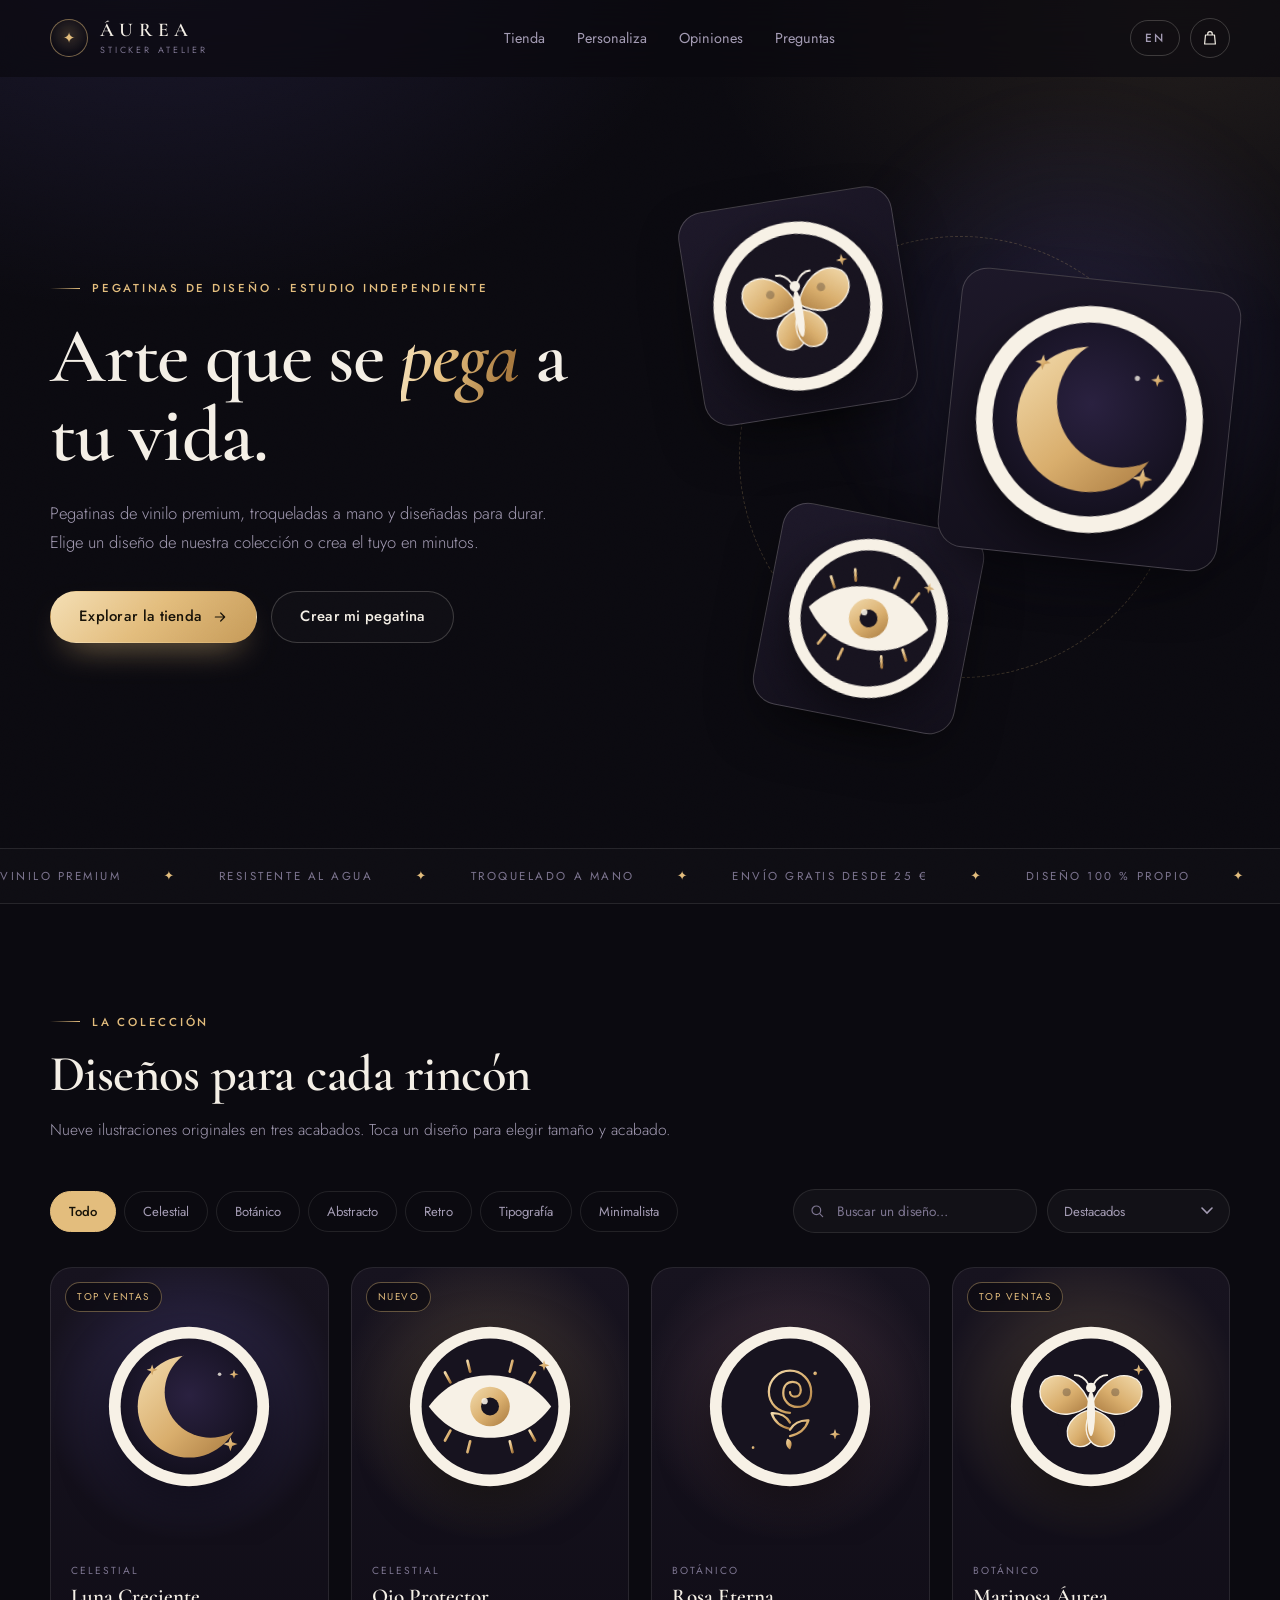
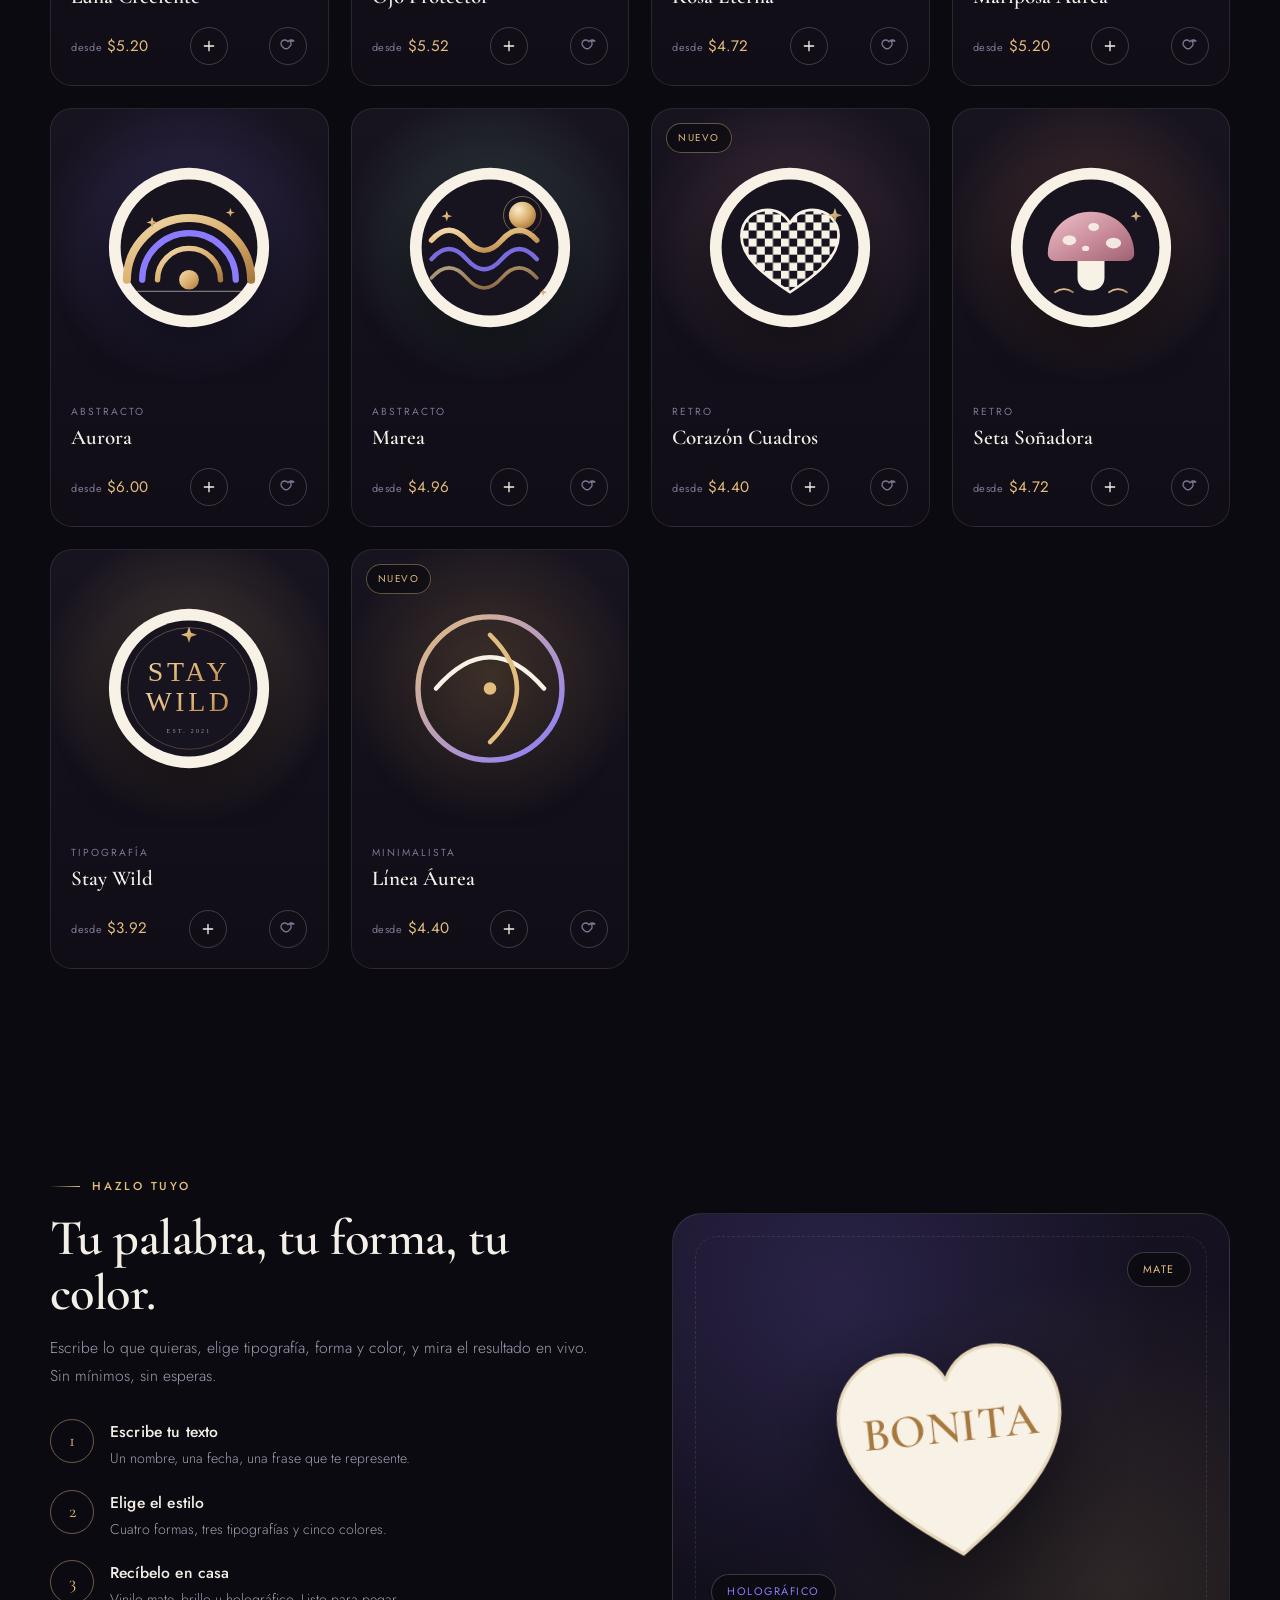
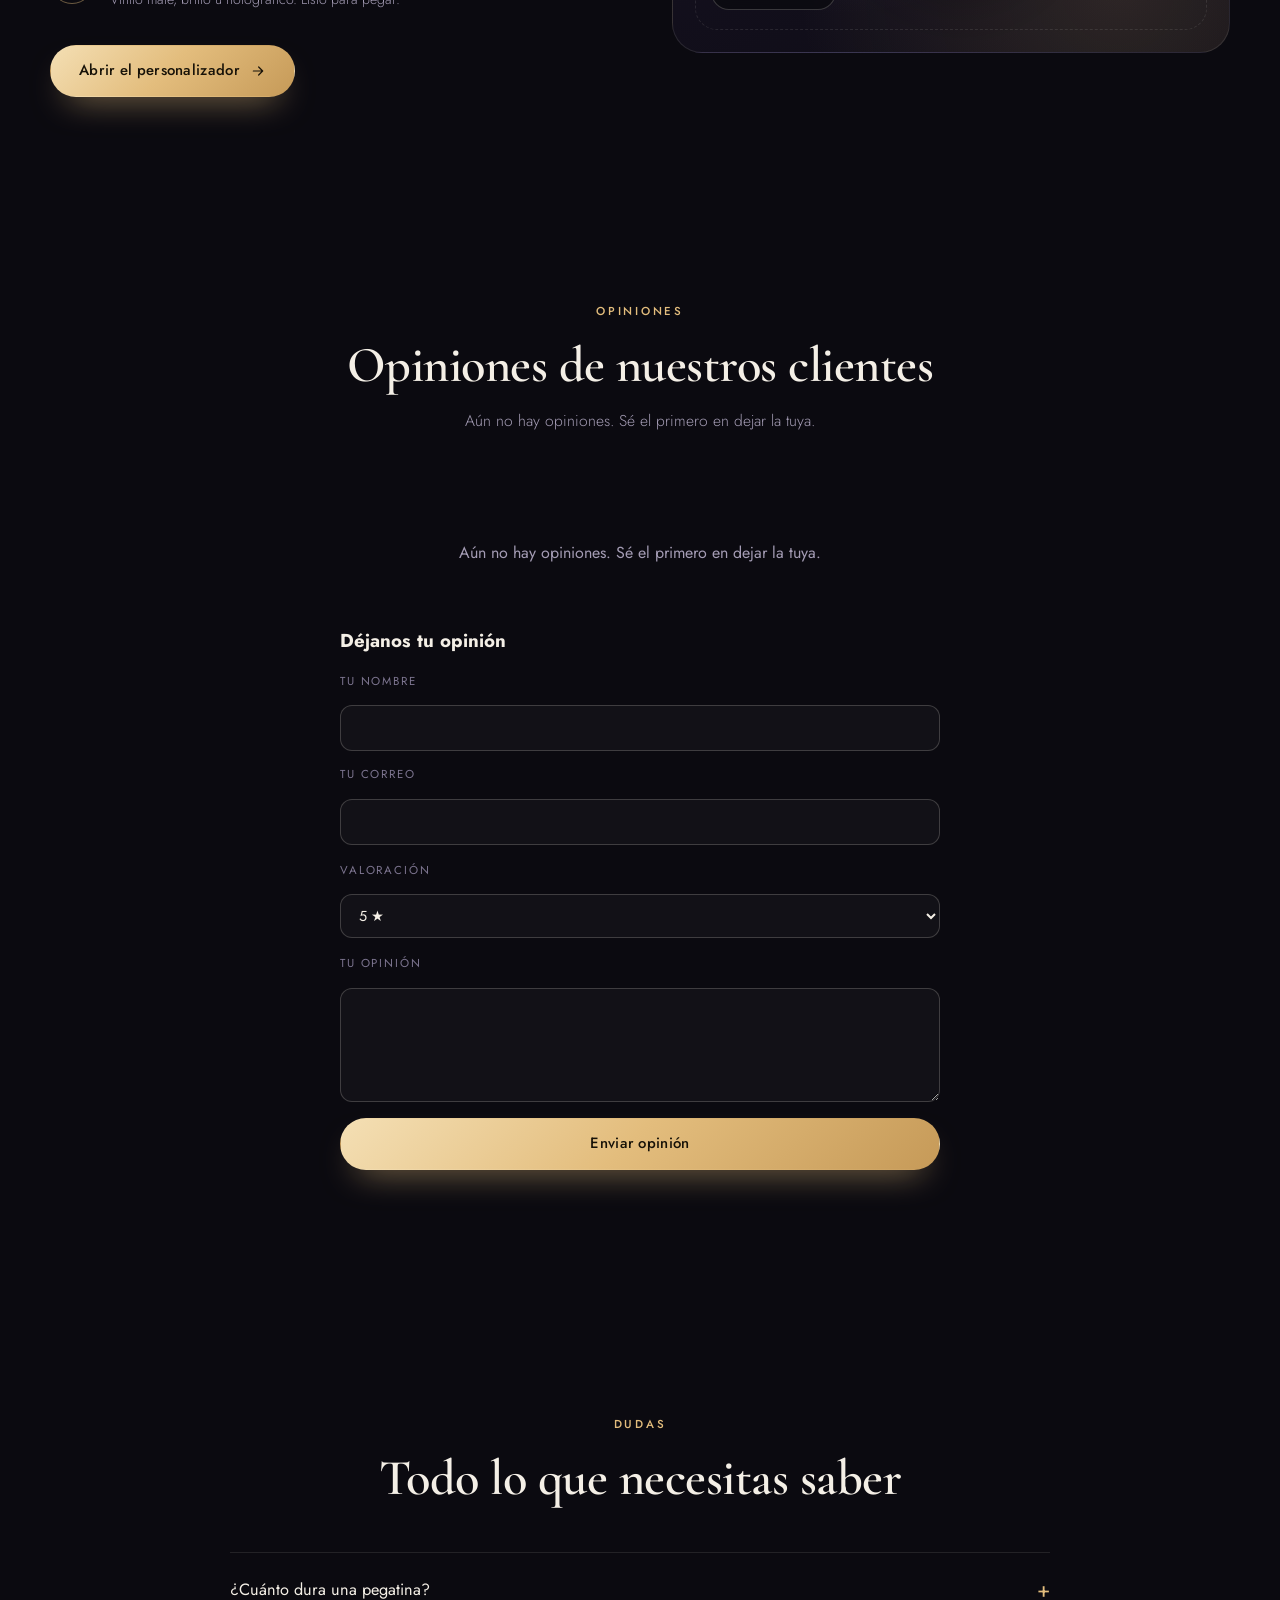
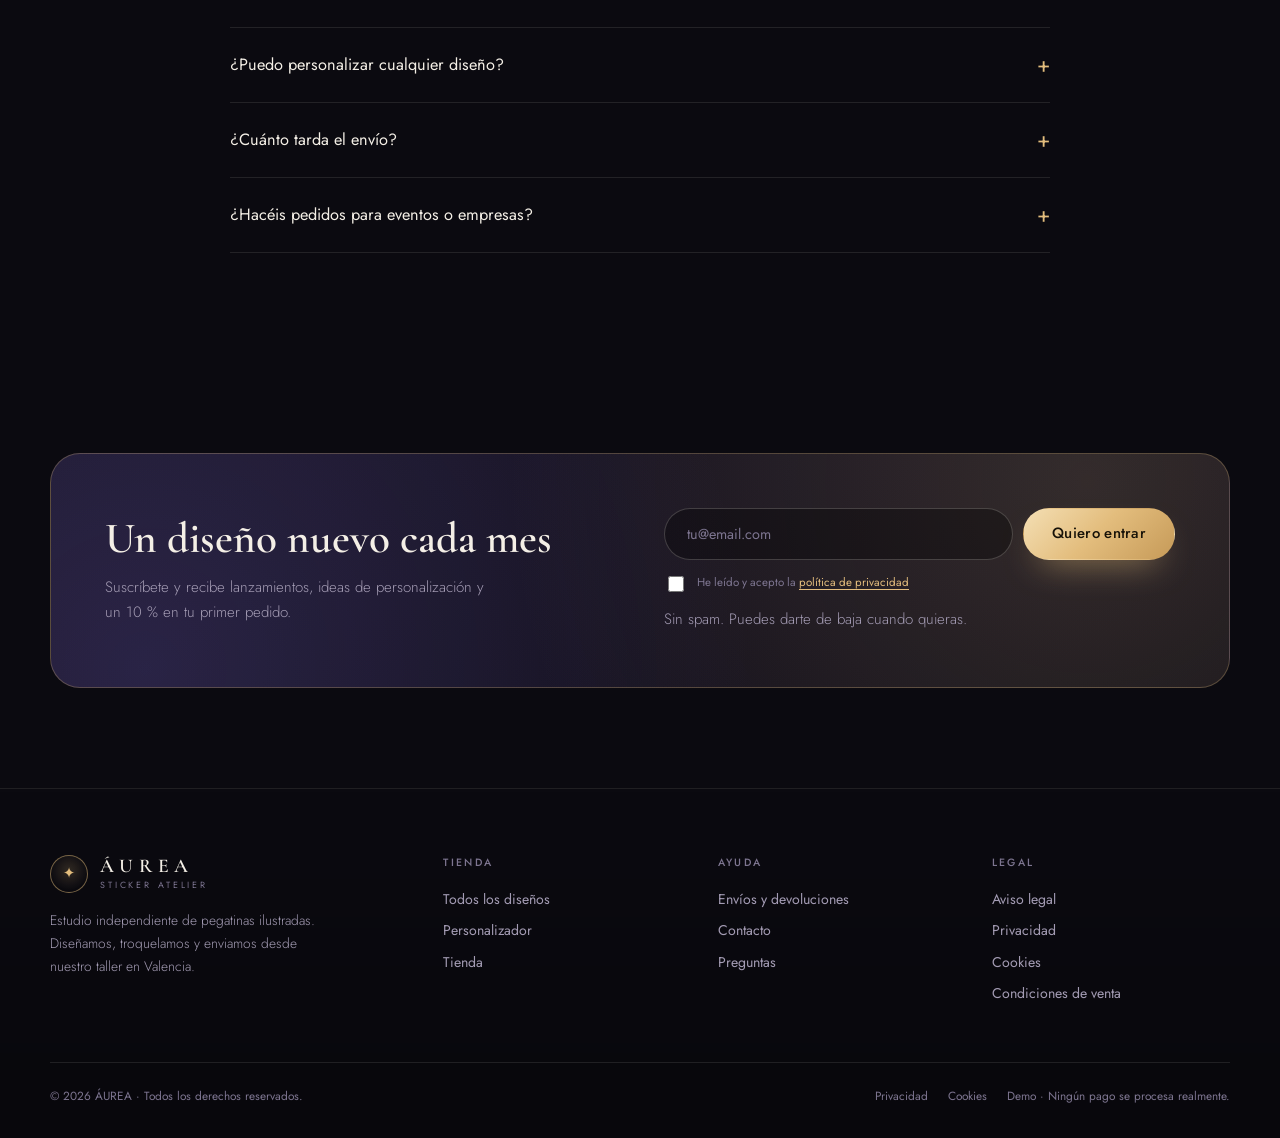
==== commit bfbc3bdf: "Actualización: precios, opiniones, personalizador" ====
--- a/index.html
+++ b/index.html
@@ -75,20 +75,6 @@
               </svg>
             </a>
             <a class="btn btn-ghost" href="personalizador.html" data-i18n="hero.ctaCustom"></a>
-          </div>
-          <div class="stats">
-            <div class="stat">
-              <strong data-i18n="hero.stat1"></strong>
-              <span data-i18n="hero.stat1Label"></span>
-            </div>
-            <div class="stat">
-              <strong data-i18n="hero.stat2"></strong>
-              <span data-i18n="hero.stat2Label"></span>
-            </div>
-            <div class="stat">
-              <strong data-i18n="hero.stat3"></strong>
-              <span data-i18n="hero.stat3Label"></span>
-            </div>
           </div>
         </div>
 
@@ -207,44 +193,40 @@
       <div class="container">
         <div class="section-head center">
           <p class="eyebrow" data-i18n="reviews.kicker"></p>
-          <h2 class="h2" data-i18n="reviews.title"></h2>
-          <p class="section-lead" data-i18n="reviews.lead"></p>
-        </div>
-        <div class="reviews-grid">
-          <article class="review">
-            <div class="stars" role="img" aria-label="5/5">★★★★★</div>
-            <p class="review-quote" data-i18n="reviews.r1"></p>
-            <div class="review-author">
-              <span class="avatar" aria-hidden="true">MG</span>
-              <div>
-                <strong data-i18n="reviews.n1"></strong>
-                <span data-i18n="reviews.verified"></span>
-              </div>
-            </div>
-          </article>
-          <article class="review">
-            <div class="stars" role="img" aria-label="5/5">★★★★★</div>
-            <p class="review-quote" data-i18n="reviews.r2"></p>
-            <div class="review-author">
-              <span class="avatar" aria-hidden="true">DR</span>
-              <div>
-                <strong data-i18n="reviews.n2"></strong>
-                <span data-i18n="reviews.verified"></span>
-              </div>
-            </div>
-          </article>
-          <article class="review">
-            <div class="stars" role="img" aria-label="5/5">★★★★★</div>
-            <p class="review-quote" data-i18n="reviews.r3"></p>
-            <div class="review-author">
-              <span class="avatar" aria-hidden="true">LP</span>
-              <div>
-                <strong data-i18n="reviews.n3"></strong>
-                <span data-i18n="reviews.verified"></span>
-              </div>
-            </div>
-          </article>
-        </div>
+          <h2 class="h2" data-i18n="reviews.heading"></h2>
+          <p class="section-lead" data-i18n="reviews.empty"></p>
+        </div>
+        <div class="reviews-grid" id="reviewsList"></div>
+
+        <form class="review-form" id="reviewForm" novalidate>
+          <h3 class="form-title" data-i18n="reviews.form.title"></h3>
+          <div class="form-grid">
+            <label class="field full">
+              <span class="field-label" data-i18n="reviews.form.name"></span>
+              <input type="text" name="name" required autocomplete="name">
+            </label>
+            <label class="field full">
+              <span class="field-label" data-i18n="reviews.form.email"></span>
+              <input type="email" name="email" required autocomplete="email">
+            </label>
+          </div>
+          <label class="field">
+            <span class="field-label" data-i18n="reviews.form.rating"></span>
+            <select name="rating" required>
+              <option value="5">5 ★</option>
+              <option value="4">4 ★</option>
+              <option value="3">3 ★</option>
+              <option value="2">2 ★</option>
+              <option value="1">1 ★</option>
+            </select>
+          </label>
+          <label class="field full">
+            <span class="field-label" data-i18n="reviews.form.message"></span>
+            <textarea name="message" rows="4" required></textarea>
+          </label>
+          <button class="btn btn-primary btn-block" type="submit" data-i18n="reviews.form.submit"></button>
+          <p class="form-status" id="reviewStatus" role="status" aria-live="polite" hidden></p>
+        </form>
       </div>
     </section>
 
--- a/css/styles.css
+++ b/css/styles.css
@@ -1263,6 +1263,79 @@
   color: var(--muted);
 }
 
+/* ================= Formulario de opiniones ================= */
+
+.review-form {
+  max-width: 600px;
+  margin: 0 auto 40px;
+  display: flex;
+  flex-direction: column;
+  gap: 16px;
+}
+
+.review-form .form-grid {
+  display: grid;
+  grid-template-columns: 1fr 1fr;
+  gap: 14px;
+}
+
+.review-form .form-grid .full {
+  grid-column: 1 / -1;
+}
+
+.review-form label {
+  display: flex;
+  flex-direction: column;
+  gap: 6px;
+  margin: 0;
+}
+
+.review-form .field-label {
+  font-size: 0.72rem;
+  letter-spacing: 0.16em;
+  text-transform: uppercase;
+  color: var(--muted-2);
+}
+
+.review-form input,
+.review-form select,
+.review-form textarea {
+  width: 100%;
+  padding: 10px 14px;
+  border: 1px solid var(--line-2);
+  border-radius: 12px;
+  background: rgba(255, 255, 255, 0.03);
+  font-size: 0.9rem;
+  font-family: inherit;
+  color: var(--ink);
+}
+
+.review-form input:focus,
+.review-form select:focus,
+.review-form textarea:focus {
+  outline: none;
+  border-color: rgba(227, 189, 125, 0.6);
+}
+
+.review-form textarea {
+  min-height: 100px;
+  resize: vertical;
+}
+
+.form-status {
+  margin-top: 10px;
+  font-size: 0.78rem;
+  line-height: 1.55;
+}
+
+.form-status.is-ok {
+  color: var(--gold);
+}
+
+.form-status.is-error {
+  color: #e09a9a;
+}
+
 /* ================= Pie ================= */
 
 .site-footer {
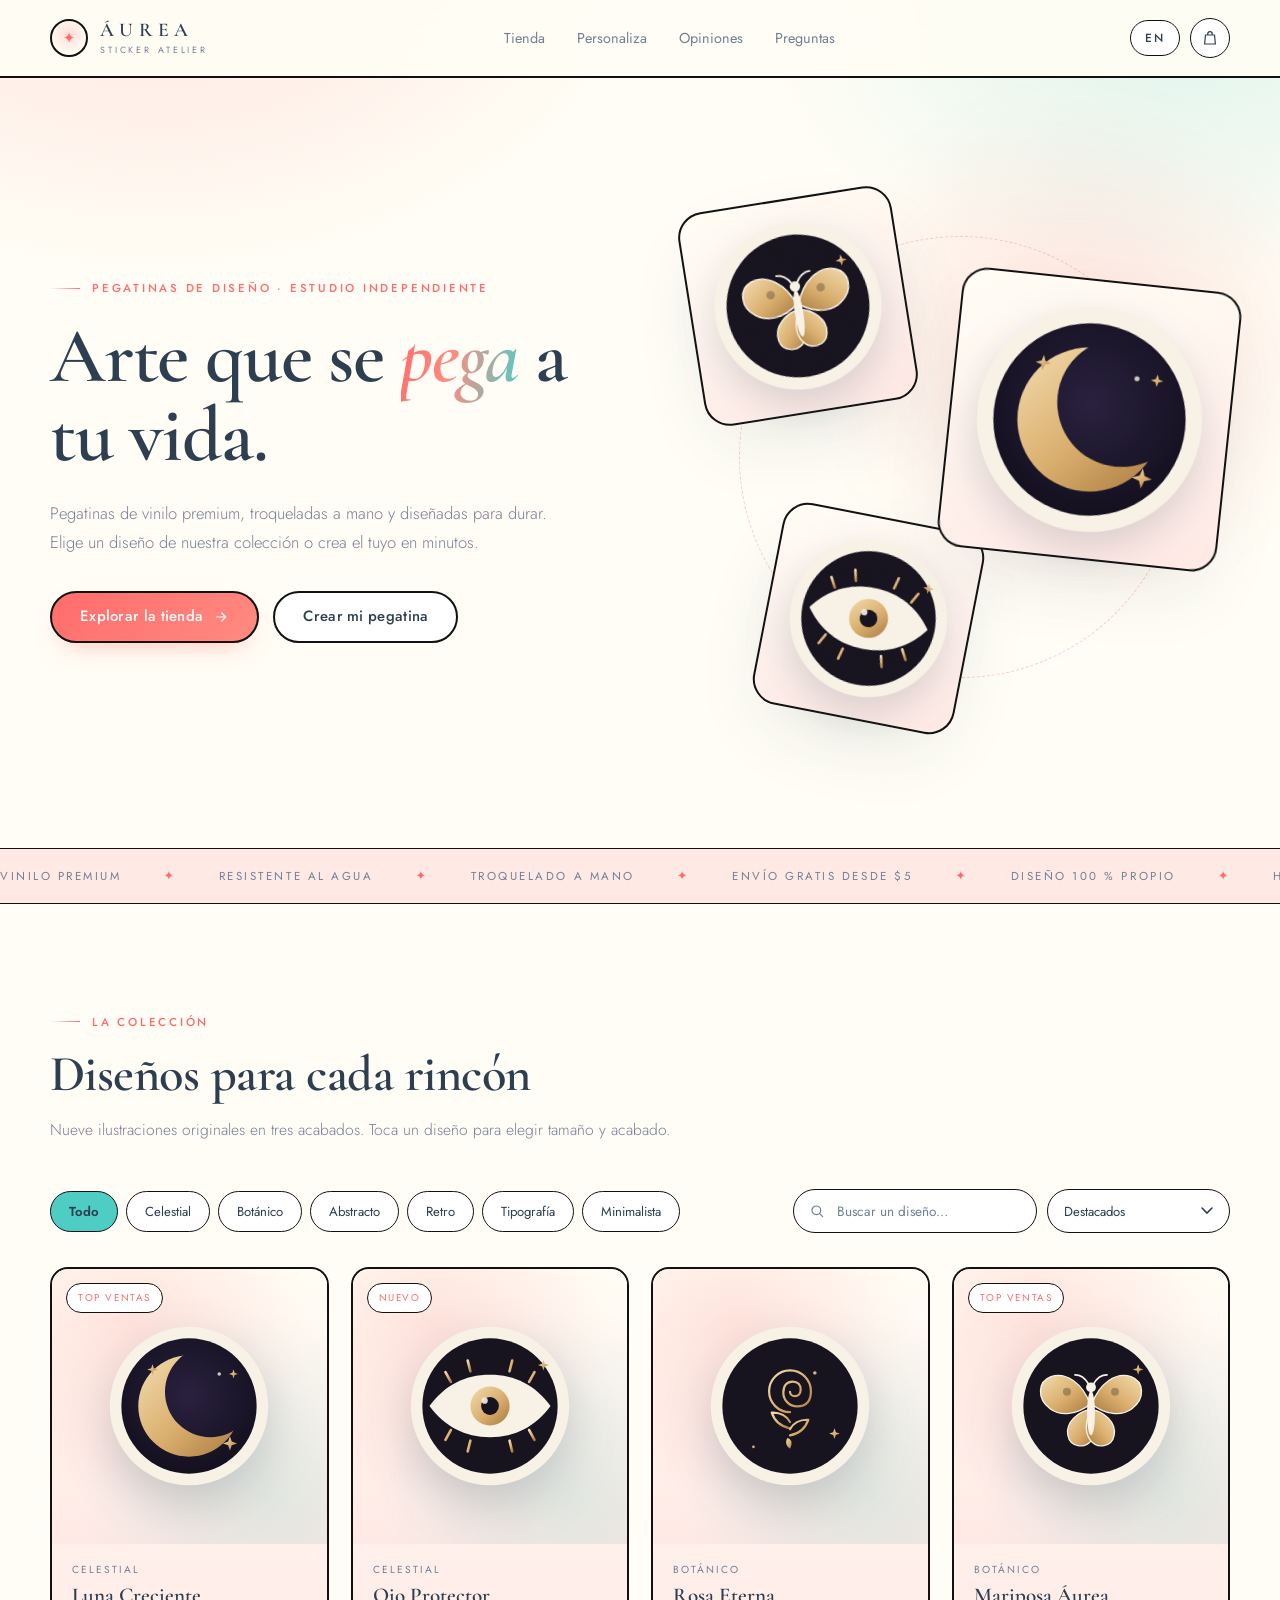
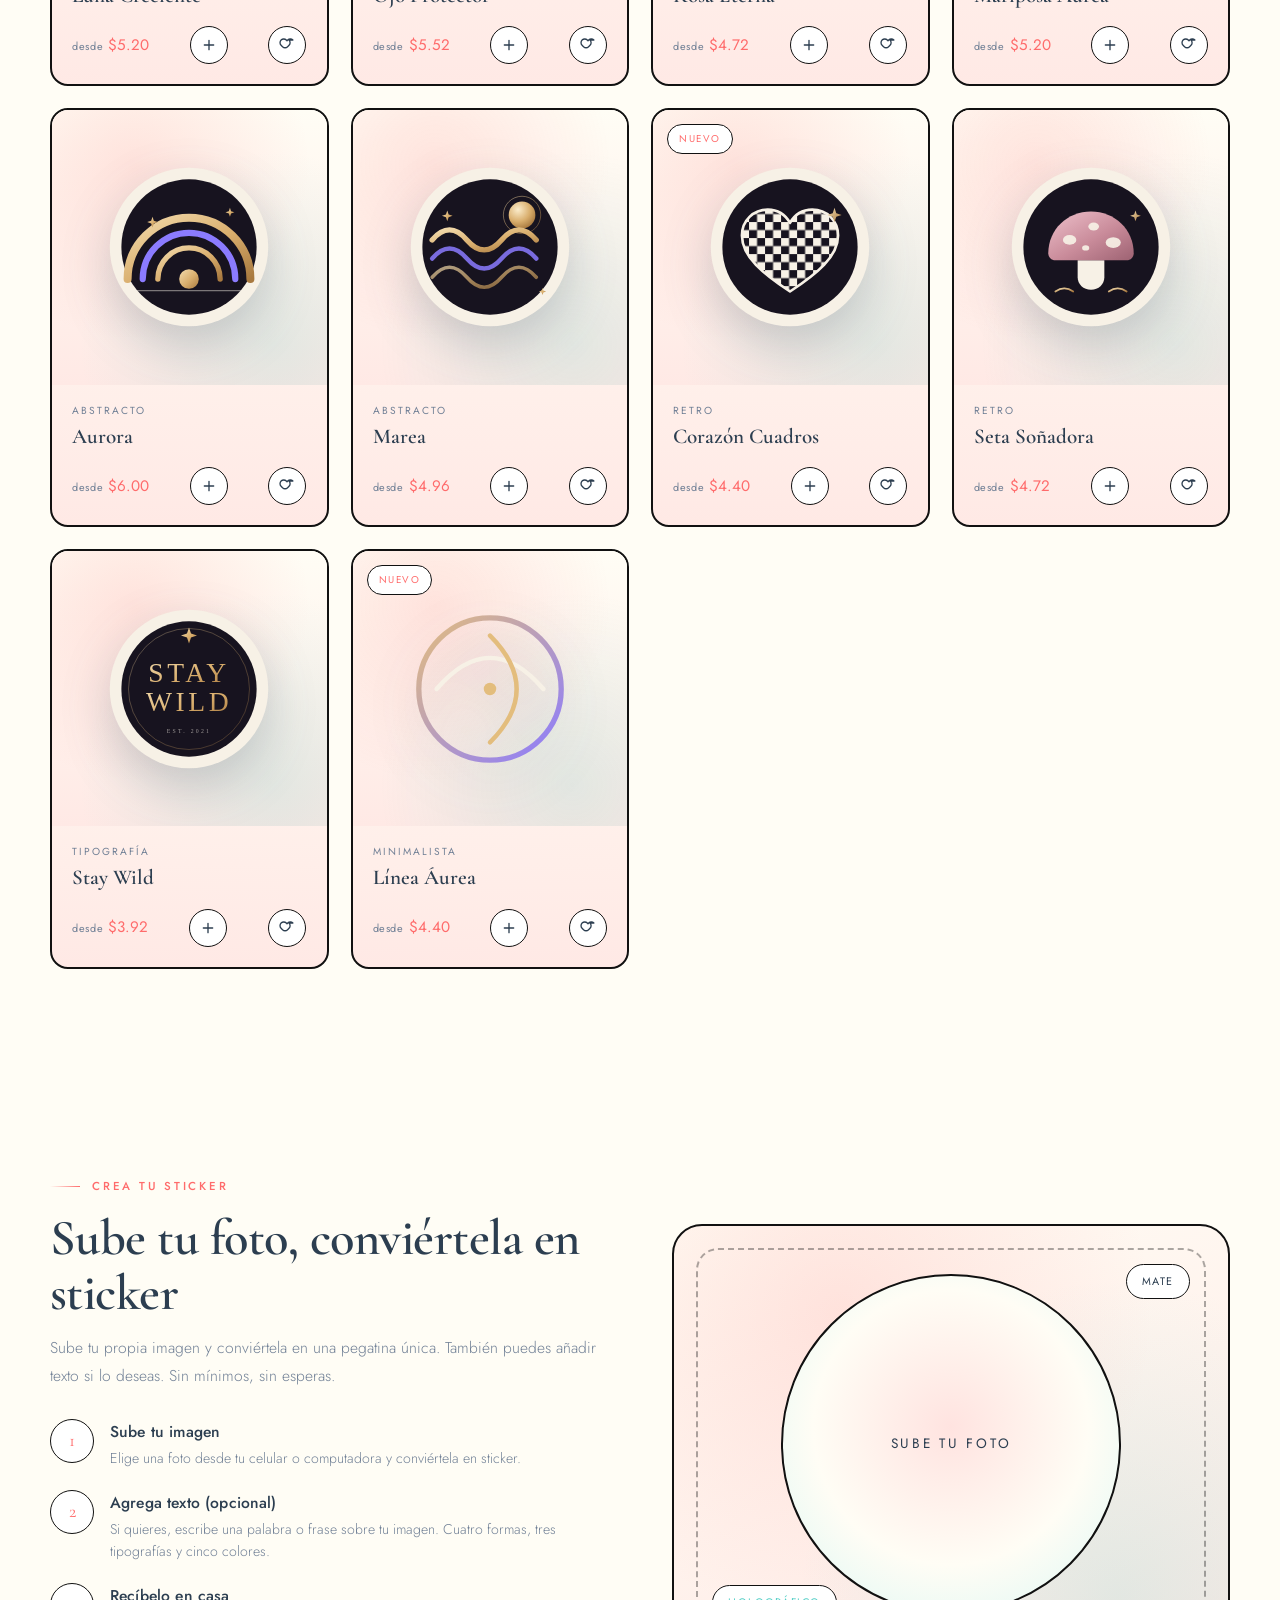
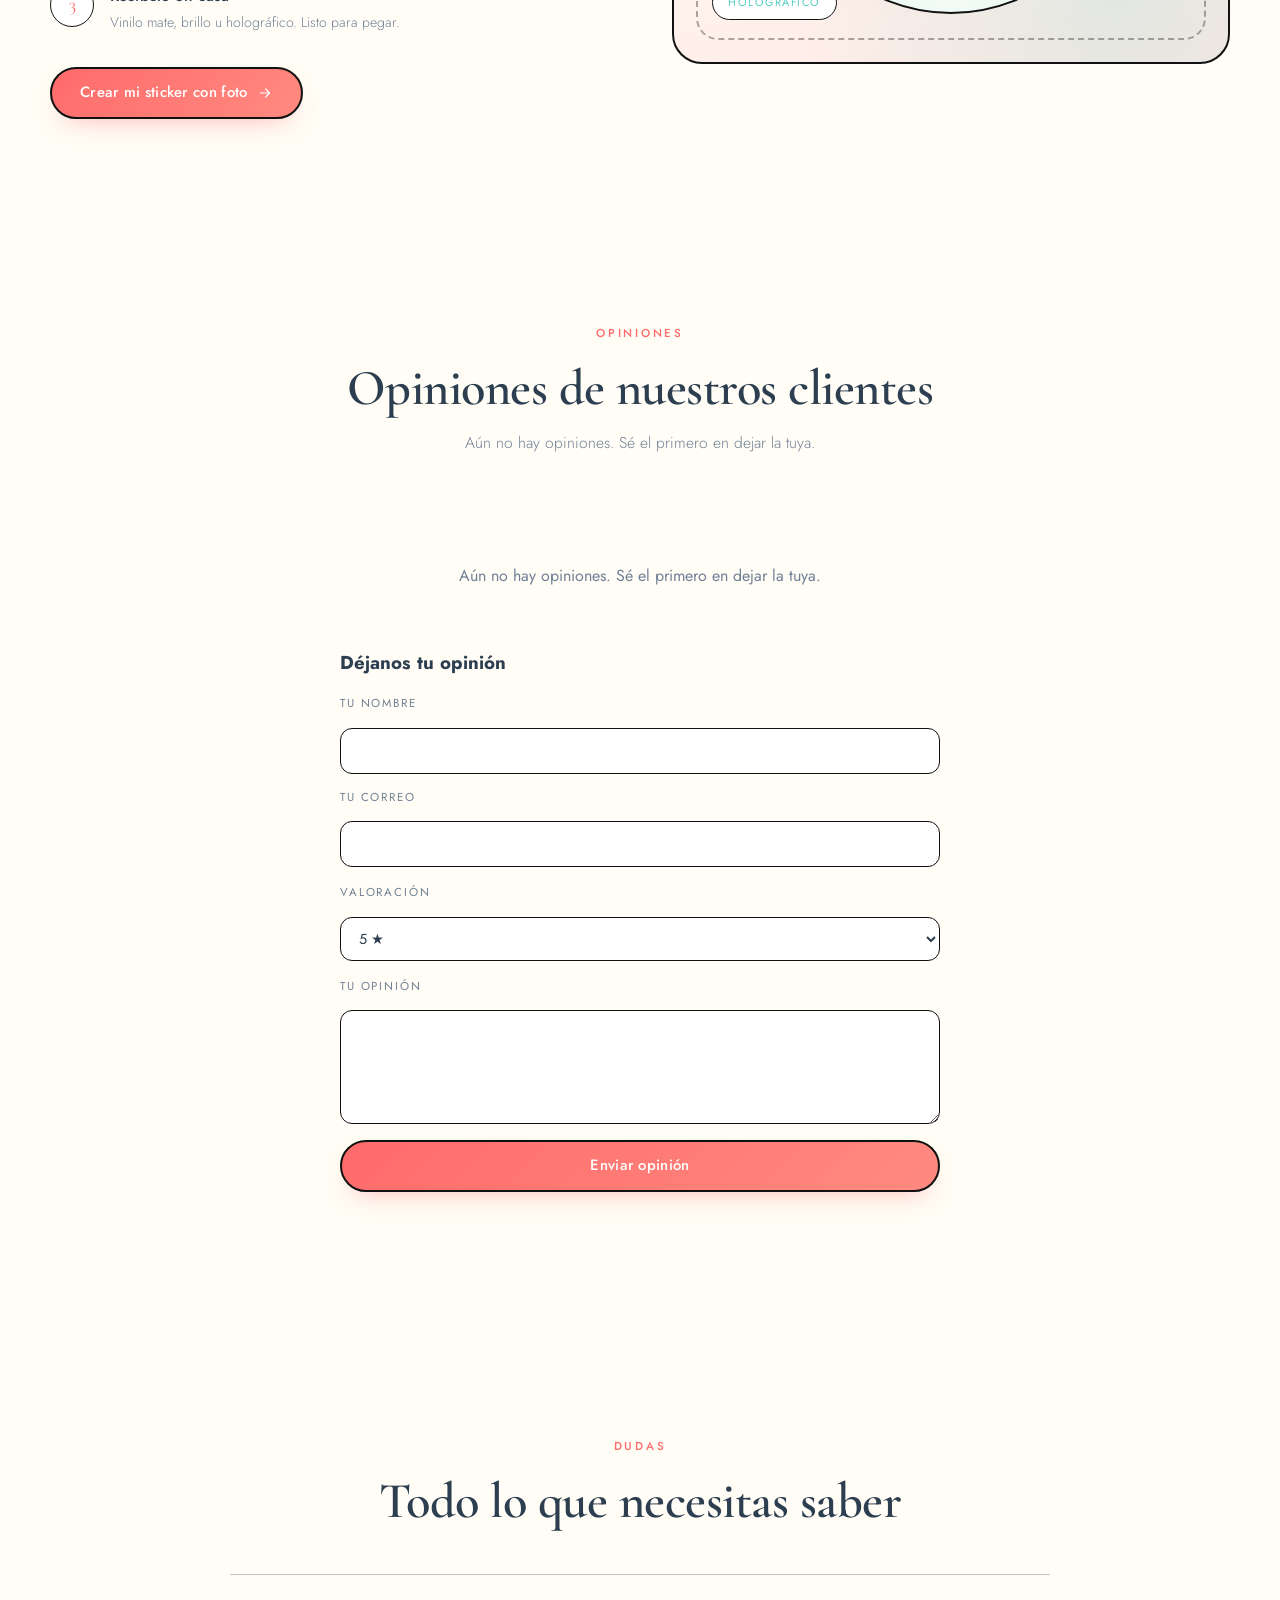
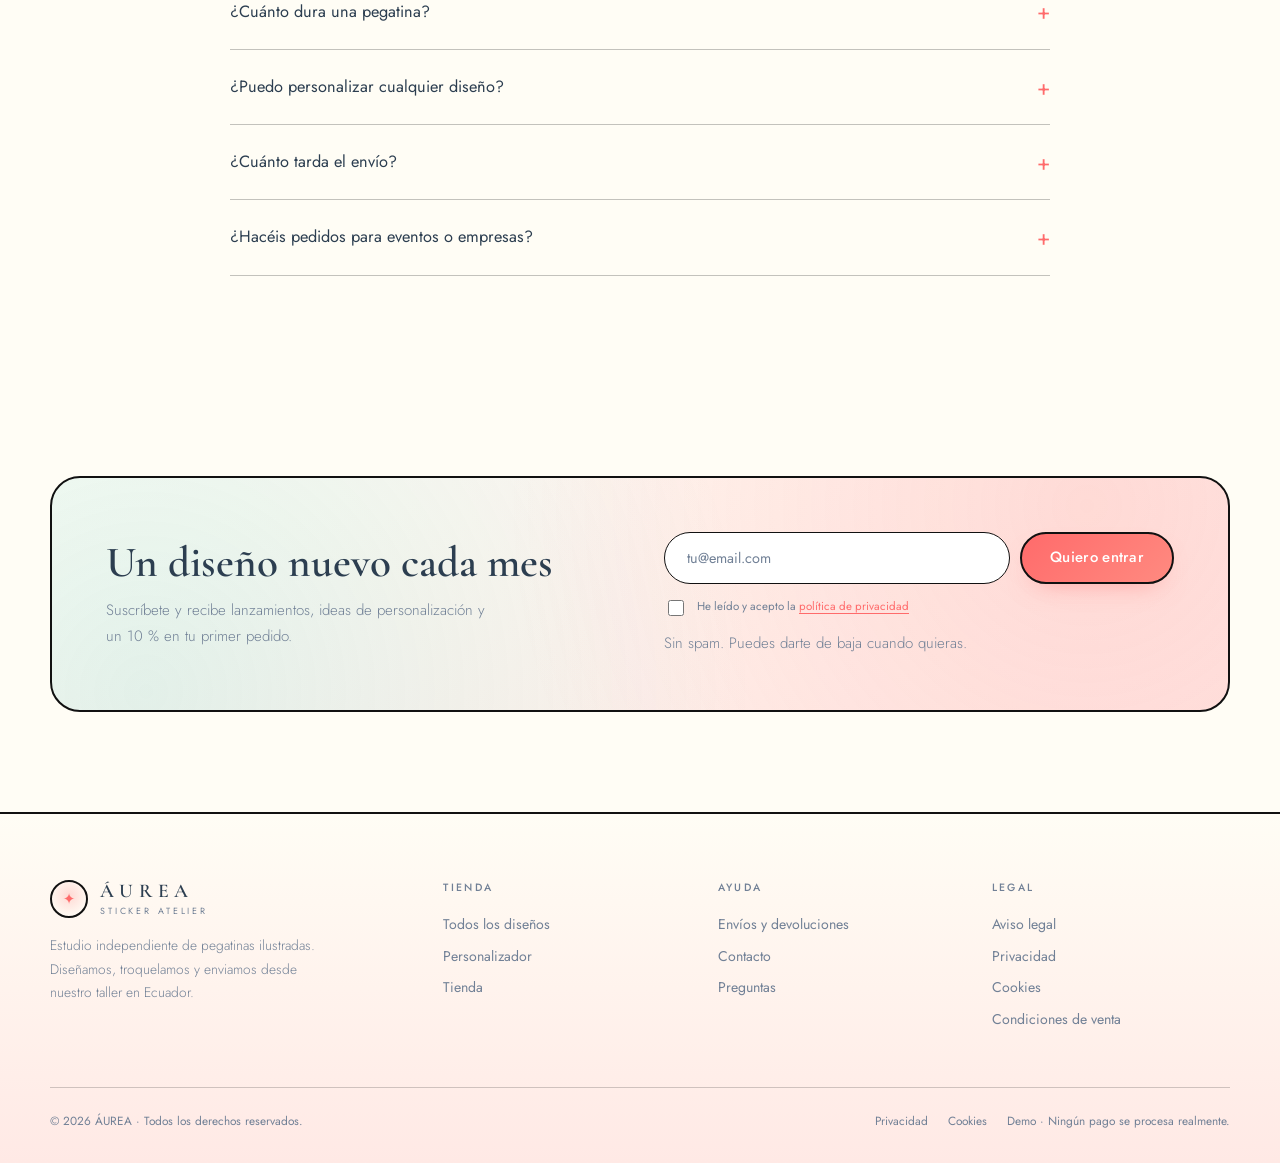
==== commit e77494bf: "cambio stetico 2" ====
--- a/index.html
+++ b/index.html
@@ -5,7 +5,7 @@
   <meta name="viewport" content="width=device-width, initial-scale=1">
   <title data-i18n="meta.home">ÁUREA · Pegatinas de diseño personalizables</title>
   <meta name="description" content="Pegatinas de vinilo premium troqueladas a mano. Colección original y personalizador en vivo. Envío en 24–48 h.">
-  <meta name="theme-color" content="#0b0a10">
+  <meta name="theme-color" content="#FFFDF5">
   <link rel="preconnect" href="https://fonts.googleapis.com">
   <link rel="preconnect" href="https://fonts.gstatic.com" crossorigin>
   <link href="https://fonts.googleapis.com/css2?family=Cormorant+Garamond:ital,wght@0,400;0,600;0,700;1,400;1,600&family=Jost:wght@300;400;500;600&display=swap" rel="stylesheet">
--- a/css/styles.css
+++ b/css/styles.css
@@ -1,28 +1,30 @@
 /* =========================================================
    ÁUREA · Sticker Atelier
-   Estética oscura, oro y violeta
+   Opción 1: Coral & Mint (vibrante, fresca y juvenil)
    ========================================================= */
 
 :root {
-  --bg: #0b0a10;
-  --bg-2: #0f0d16;
-  --panel: #151220;
-  --panel-2: #1b1728;
-  --ink: #f4efe6;
-  --muted: #a49cb4;
-  --muted-2: #7d7590;
-  --gold: #e3bd7d;
-  --gold-2: #c69a58;
-  --gold-3: #8f6734;
-  --violet: #8b7bff;
-  --rose: #c98b9a;
-  --mint: #7fc2ad;
-  --cream: #f7f1e6;
-  --line: rgba(244, 239, 230, 0.1);
-  --line-2: rgba(244, 239, 230, 0.2);
-  --radius: 22px;
-  --radius-sm: 14px;
-  --shadow: 0 24px 60px -20px rgba(0, 0, 0, 0.75);
+  /* ÁUREA · Sticker Atelier · Opción 1: Coral & Mint (vibrante, fresca y juvenil) */
+  --bg: #FFFDF5;
+  --bg-2: #FFFDF5;
+  --panel: #FFFDF5;
+  --panel-2: #F7FAFC;
+  --ink: #2C3E50;
+  --muted: #718096;
+  --muted-2: #718096;
+  --gold: #FF6B6B;
+  --gold-2: #FF6B6B;
+  --gold-3: #FF6B6B;
+  --violet: #4ECDC4;
+  --rose: #4ECDC4;
+  --mint: #4ECDC4;
+  --cream: #FFFDF5;
+  --line: #F7FAFC;
+  --line-2: #F7FAFC;
+  --outline: #111111;
+  --radius: 18px;
+  --radius-sm: 10px;
+  --shadow: 0 30px 80px -20px rgba(44, 62, 80, 0.12);
   --serif: "Cormorant Garamond", Georgia, "Times New Roman", serif;
   --sans: "Jost", "Segoe UI", system-ui, -apple-system, sans-serif;
   --header-h: 76px;
@@ -51,8 +53,8 @@
   color: var(--ink);
   background-color: var(--bg);
   background-image:
-    radial-gradient(900px 620px at 12% -8%, rgba(139, 123, 255, 0.13), transparent 62%),
-    radial-gradient(820px 540px at 92% 2%, rgba(227, 189, 125, 0.1), transparent 58%);
+    radial-gradient(900px 620px at 12% -8%, rgba(255, 107, 107, 0.18), transparent 55%),
+    radial-gradient(820px 540px at 92% 2%, rgba(78, 205, 196, 0.18), transparent 50%);
   background-attachment: fixed;
   -webkit-font-smoothing: antialiased;
   overflow-x: hidden;
@@ -101,8 +103,8 @@
 }
 
 ::selection {
-  background: rgba(227, 189, 125, 0.85);
-  color: #171208;
+  background: var(--violet);
+  color: #ffffff;
 }
 
 :focus-visible {
@@ -123,8 +125,10 @@
   z-index: 200;
   padding: 12px 20px;
   border-radius: 0 0 12px 12px;
-  background: var(--cream);
-  color: #171208;
+  background: #FFFDF5;
+  color: #2C3E50;
+  border: 2px solid var(--outline);
+  box-shadow: 0 10px 30px rgba(44, 62, 80, 0.18);
   font-weight: 500;
   transition: top 0.2s ease;
 }
@@ -139,16 +143,16 @@
   position: fixed;
   inset: 0 0 auto;
   z-index: 100;
-  background: rgba(11, 10, 16, 0.68);
+  background: rgba(255, 253, 245, 0.92);
   backdrop-filter: blur(18px);
   -webkit-backdrop-filter: blur(18px);
-  border-bottom: 1px solid transparent;
+  border-bottom: 2px solid var(--outline);
   transition: background 0.3s ease, border-color 0.3s ease;
 }
 
 .site-header.is-scrolled {
-  background: rgba(11, 10, 16, 0.9);
-  border-bottom-color: var(--line);
+  background: rgba(255, 253, 245, 0.98);
+  border-bottom-color: var(--outline);
 }
 
 .header-inner {
@@ -171,12 +175,12 @@
   place-items: center;
   width: 38px;
   height: 38px;
-  border: 1px solid rgba(227, 189, 125, 0.5);
+  border: 2px solid var(--outline);
   border-radius: 50%;
   color: var(--gold);
   font-size: 15px;
   line-height: 1;
-  background: radial-gradient(circle at 50% 40%, rgba(227, 189, 125, 0.18), transparent 70%);
+  background: radial-gradient(circle at 50% 40%, rgba(255, 107, 107, 0.22), transparent 70%);
 }
 
 .brand-text {
@@ -243,10 +247,10 @@
 .lang-btn {
   height: 36px;
   padding: 0 14px;
-  border: 1px solid var(--line-2);
+  border: 1.5px solid var(--outline);
   border-radius: 999px;
-  background: transparent;
-  color: var(--muted);
+  background: #FFFFFF;
+  color: var(--ink);
   font-size: 0.74rem;
   font-weight: 500;
   letter-spacing: 0.16em;
@@ -255,7 +259,8 @@
 
 .lang-btn:hover {
   color: var(--gold);
-  border-color: rgba(227, 189, 125, 0.55);
+  border-color: var(--outline);
+  background: #FFE9E5;
 }
 
 .cart-btn {
@@ -264,15 +269,17 @@
   place-items: center;
   width: 40px;
   height: 40px;
-  border: 1px solid var(--line-2);
+  border: 1.5px solid var(--outline);
   border-radius: 50%;
+  background: #FFFFFF;
   color: var(--ink);
-  transition: border-color 0.2s ease, color 0.2s ease;
+  transition: border-color 0.2s ease, color 0.2s ease, background 0.2s ease;
 }
 
 .cart-btn:hover {
   color: var(--gold);
-  border-color: rgba(227, 189, 125, 0.55);
+  border-color: var(--outline);
+  background: #FFE9E5;
 }
 
 .cart-badge,
@@ -292,14 +299,16 @@
 
 .cart-badge {
   right: -3px;
+  border: 1.5px solid var(--outline);
   background: var(--gold);
-  color: #171208;
+  color: #ffffff;
 }
 
 .fav-badge {
   right: 18px;
-  background: var(--violet);
-  color: #fff;
+  border: 1.5px solid var(--outline);
+  background: var(--mint);
+  color: #2C3E50;
 }
 
 .menu-btn {
@@ -307,16 +316,16 @@
   place-items: center;
   width: 40px;
   height: 40px;
-  border: 1px solid var(--line-2);
+  border: 1.5px solid var(--outline);
   border-radius: 50%;
-  background: transparent;
+  background: #FFFFFF;
   color: var(--ink);
 }
 
 .mobile-nav {
   display: none;
-  border-top: 1px solid var(--line);
-  background: rgba(11, 10, 16, 0.98);
+  border-top: 2px solid var(--outline);
+  background: #FFFDF5;
   padding: 8px 24px 22px;
 }
 
@@ -349,7 +358,7 @@
   width: 560px;
   height: 560px;
   border-radius: 50%;
-  background: radial-gradient(circle, rgba(139, 123, 255, 0.16), transparent 65%);
+  background: radial-gradient(circle, rgba(255, 107, 107, 0.18), transparent 65%);
   filter: blur(20px);
   pointer-events: none;
 }
@@ -392,7 +401,7 @@
 
 .display em {
   font-style: italic;
-  background: linear-gradient(100deg, #f7e5c1 0%, #e3bd7d 42%, #a8793f 88%);
+  background: linear-gradient(100deg, #FF6B6B 0%, #FF8A80 45%, #4ECDC4 100%);
   -webkit-background-clip: text;
   background-clip: text;
   color: transparent;
@@ -438,26 +447,29 @@
 }
 
 .btn-primary {
-  background: linear-gradient(135deg, #f4dfb4 0%, #e3bd7d 48%, #c69a58 100%);
-  color: #171208;
-  box-shadow: 0 16px 34px -16px rgba(227, 189, 125, 0.7);
+  border: 2px solid var(--outline);
+  background: linear-gradient(135deg, #FF6B6B 0%, #FF8A80 100%);
+  color: #FFFFFF;
+  box-shadow: 0 12px 26px -14px rgba(255, 107, 107, 0.55);
 }
 
 .btn-primary:hover {
-  transform: translateY(-2px);
-  box-shadow: 0 22px 40px -16px rgba(227, 189, 125, 0.8);
+  transform: translateY(-3px);
+  box-shadow: 0 16px 32px -14px rgba(255, 107, 107, 0.7);
 }
 
 .btn-ghost {
-  border-color: var(--line-2);
+  border: 2px solid var(--outline);
   color: var(--ink);
-  background: rgba(255, 255, 255, 0.02);
+  background: #FFFFFF;
 }
 
 .btn-ghost:hover {
-  border-color: rgba(227, 189, 125, 0.6);
-  color: var(--gold);
-  transform: translateY(-2px);
+  border-color: var(--outline);
+  color: #2C3E50;
+  background: var(--mint);
+  transform: translateY(-3px);
+  box-shadow: 0 12px 26px -14px rgba(78, 205, 196, 0.55);
 }
 
 .btn-sm {
@@ -508,7 +520,7 @@
 .hero-ring {
   position: absolute;
   inset: 9%;
-  border: 1px dashed rgba(227, 189, 125, 0.22);
+  border: 1.5px dashed rgba(255, 107, 107, 0.35);
   border-radius: 50%;
   animation: spin 80s linear infinite;
 }
@@ -522,7 +534,7 @@
   height: 8px;
   border-radius: 50%;
   background: var(--gold);
-  box-shadow: 0 0 18px rgba(227, 189, 125, 0.9);
+  box-shadow: 0 0 18px rgba(255, 204, 0, 0.9);
 }
 
 @keyframes spin {
@@ -534,16 +546,16 @@
 .sticker-float {
   position: absolute;
   padding: 12px;
-  border: 1px solid var(--line-2);
+  border: 2px solid var(--outline);
   border-radius: 26px;
-  background: linear-gradient(160deg, #1d1829 0%, #110e19 100%);
+  background: linear-gradient(160deg, #FFFDF5 0%, #FFE9E5 100%);
   box-shadow: var(--shadow);
   animation: floaty 7s ease-in-out infinite;
 }
 
 .sticker-float img {
   width: 100%;
-  filter: drop-shadow(0 16px 20px rgba(0, 0, 0, 0.45));
+  filter: drop-shadow(0 16px 20px rgba(44, 62, 80, 0.18));
 }
 
 .sf-1 {
@@ -587,8 +599,8 @@
   position: relative;
   z-index: 2;
   overflow: hidden;
-  border-block: 1px solid var(--line);
-  background: rgba(255, 255, 255, 0.015);
+  border-block: 1.5px solid var(--outline);
+  background: #FFE9E5;
   padding: 17px 0;
 }
 
@@ -694,24 +706,26 @@
 
 .chip {
   padding: 9px 18px;
-  border: 1px solid var(--line);
+  border: 1.5px solid var(--outline);
   border-radius: 999px;
-  background: transparent;
-  color: var(--muted);
+  background: #FFFFFF;
+  color: var(--ink);
   font-size: 0.82rem;
   transition: color 0.2s ease, border-color 0.2s ease, background 0.2s ease;
 }
 
 .chip:hover {
   color: var(--ink);
-  border-color: var(--line-2);
+  border-color: var(--outline);
+  background: #FFE9E5;
 }
 
 .chip.is-active {
-  background: var(--gold);
-  border-color: var(--gold);
-  color: #171208;
-  font-weight: 500;
+  background: var(--mint);
+  border-color: var(--outline);
+  color: #2C3E50;
+  font-weight: 600;
+  box-shadow: none;
 }
 
 .toolbar-right {
@@ -738,11 +752,11 @@
   width: 244px;
   height: 44px;
   padding: 0 18px 0 43px;
-  border: 1px solid var(--line);
+  border: 1.5px solid var(--outline);
   border-radius: 999px;
-  background: rgba(255, 255, 255, 0.03);
+  background: #FFFFFF;
   font-size: 0.85rem;
-  transition: border-color 0.2s ease, background 0.2s ease;
+  transition: border-color 0.2s ease, background 0.2s ease, box-shadow 0.2s ease;
 }
 
 .search input::placeholder {
@@ -751,28 +765,30 @@
 
 .search input:focus {
   outline: none;
-  border-color: rgba(227, 189, 125, 0.55);
-  background: rgba(255, 255, 255, 0.05);
+  border-color: var(--outline);
+  background: #FFFFFF;
+  box-shadow: 0 0 0 3px rgba(255, 107, 107, 0.18);
 }
 
 .sort {
   height: 44px;
   padding: 0 38px 0 16px;
-  border: 1px solid var(--line);
+  border: 1.5px solid var(--outline);
   border-radius: 999px;
-  background-color: rgba(255, 255, 255, 0.03);
-  background-image: url("data:image/svg+xml,%3Csvg xmlns='http://www.w3.org/2000/svg' width='12' height='8' viewBox='0 0 12 8'%3E%3Cpath d='M1 1l5 5 5-5' fill='none' stroke='%23a49cb4' stroke-width='1.6' stroke-linecap='round'/%3E%3C/svg%3E");
+  background-color: #FFFFFF;
+  background-image: url("data:image/svg+xml,%3Csvg xmlns='http://www.w3.org/2000/svg' width='12' height='8' viewBox='0 0 12 8'%3E%3Cpath d='M1 1l5 5 5-5' fill='none' stroke='%232C3E50' stroke-width='1.6' stroke-linecap='round'/%3E%3C/svg%3E");
   background-repeat: no-repeat;
   background-position: right 16px center;
   appearance: none;
   font-size: 0.82rem;
-  color: var(--muted);
+  color: var(--ink);
   cursor: pointer;
 }
 
 .sort:focus {
   outline: none;
-  border-color: rgba(227, 189, 125, 0.55);
+  border-color: var(--outline);
+  box-shadow: 0 0 0 3px rgba(255, 107, 107, 0.18);
 }
 
 .grid-products {
@@ -786,16 +802,16 @@
   display: flex;
   flex-direction: column;
   overflow: hidden;
-  border: 1px solid var(--line);
+  border: 2px solid var(--outline);
   border-radius: var(--radius);
-  background: linear-gradient(180deg, #17131f 0%, #100d17 100%);
+  background: linear-gradient(180deg, #FFFDF5 0%, #FFE9E5 100%);
   transition: transform 0.35s ease, border-color 0.35s ease, box-shadow 0.35s ease;
 }
 
 .card:hover {
   transform: translateY(-6px);
-  border-color: rgba(227, 189, 125, 0.42);
-  box-shadow: 0 30px 50px -30px rgba(0, 0, 0, 0.9);
+  border-color: var(--outline);
+  box-shadow: 0 24px 40px -26px rgba(44, 62, 80, 0.35);
 }
 
 .card-media {
@@ -804,14 +820,17 @@
   place-items: center;
   aspect-ratio: 1;
   padding: 26px;
-  background: radial-gradient(circle at 50% 45%, color-mix(in srgb, var(--accent) 26%, transparent), transparent 72%);
+  background:
+    radial-gradient(circle at 30% 20%, rgba(255, 107, 107, 0.16), transparent 60%),
+    radial-gradient(circle at 80% 85%, rgba(78, 205, 196, 0.16), transparent 60%),
+    linear-gradient(180deg, #FFFDF5 0%, #FFE9E5 100%);
   overflow: hidden;
 }
 
 .card-media img {
   width: 80%;
   transition: transform 0.5s cubic-bezier(0.2, 0.7, 0.2, 1);
-  filter: drop-shadow(0 18px 24px rgba(0, 0, 0, 0.5));
+  filter: drop-shadow(0 18px 24px rgba(44, 62, 80, 0.22));
 }
 
 .card:hover .card-media img {
@@ -824,10 +843,9 @@
   left: 14px;
   z-index: 2;
   padding: 6px 11px;
-  border: 1px solid rgba(227, 189, 125, 0.4);
+  border: 1.5px solid var(--outline);
   border-radius: 999px;
-  background: rgba(11, 10, 16, 0.68);
-  backdrop-filter: blur(8px);
+  background: #FFFFFF;
   color: var(--gold);
   font-size: 0.62rem;
   letter-spacing: 0.16em;
@@ -885,17 +903,17 @@
   place-items: center;
   width: 38px;
   height: 38px;
-  border: 1px solid var(--line-2);
+  border: 1.5px solid var(--outline);
   border-radius: 50%;
-  background: transparent;
+  background: #FFFFFF;
   color: var(--ink);
   transition: background 0.2s ease, color 0.2s ease, border-color 0.2s ease, transform 0.2s ease;
 }
 
 .card-add:hover {
   background: var(--gold);
-  border-color: var(--gold);
-  color: #171208;
+  border-color: var(--outline);
+  color: #FFFFFF;
   transform: scale(1.06);
 }
 
@@ -904,23 +922,24 @@
   place-items: center;
   width: 38px;
   height: 38px;
-  border: 1px solid var(--line-2);
+  border: 1.5px solid var(--outline);
   border-radius: 50%;
-  background: transparent;
-  color: var(--muted-2);
+  background: #FFFFFF;
+  color: var(--ink);
   transition: all 0.2s ease;
 }
 
 .card-fav:hover {
-  border-color: var(--violet);
-  color: var(--violet);
+  border-color: var(--outline);
+  color: #2C3E50;
+  background: var(--mint);
   transform: scale(1.06);
 }
 
 .card-fav.is-active {
-  background: var(--violet);
-  border-color: var(--violet);
-  color: #fff;
+  background: var(--gold);
+  border-color: var(--outline);
+  color: #FFFFFF;
 }
 
 .empty-state {
@@ -948,12 +967,12 @@
   place-items: center;
   min-height: 440px;
   padding: 46px;
-  border: 1px solid var(--line);
+  border: 2px solid var(--outline);
   border-radius: 30px;
   background:
-    radial-gradient(circle at 30% 20%, rgba(139, 123, 255, 0.16), transparent 60%),
-    radial-gradient(circle at 80% 85%, rgba(227, 189, 125, 0.14), transparent 55%),
-    linear-gradient(160deg, #191427 0%, #0e0c15 100%);
+    radial-gradient(circle at 30% 20%, rgba(255, 107, 107, 0.16), transparent 60%),
+    radial-gradient(circle at 80% 85%, rgba(78, 205, 196, 0.16), transparent 55%),
+    linear-gradient(160deg, #FFFDF5 0%, #FFE9E5 100%);
   overflow: hidden;
 }
 
@@ -961,7 +980,7 @@
   content: "";
   position: absolute;
   inset: 22px;
-  border: 1px dashed rgba(244, 239, 230, 0.1);
+  border: 2px dashed rgba(17, 17, 17, 0.35);
   border-radius: 22px;
   pointer-events: none;
 }
@@ -970,21 +989,20 @@
   width: min(320px, 78%);
   rotate: -6deg;
   animation: floaty 8s ease-in-out infinite;
-  filter: drop-shadow(0 30px 40px rgba(0, 0, 0, 0.55));
+  filter: drop-shadow(0 30px 40px rgba(44, 62, 80, 0.2));
 }
 
 .float-chip {
   position: absolute;
   z-index: 2;
   padding: 8px 15px;
-  border: 1px solid var(--line-2);
+  border: 1.5px solid var(--outline);
   border-radius: 999px;
-  background: rgba(11, 10, 16, 0.8);
-  backdrop-filter: blur(10px);
+  background: #FFFFFF;
   font-size: 0.68rem;
   letter-spacing: 0.14em;
   text-transform: uppercase;
-  color: var(--gold);
+  color: var(--ink);
 }
 
 .float-chip.one {
@@ -1018,8 +1036,9 @@
   place-items: center;
   width: 44px;
   height: 44px;
-  border: 1px solid rgba(227, 189, 125, 0.45);
+  border: 1.5px solid var(--outline);
   border-radius: 50%;
+  background: #FFFFFF;
   color: var(--gold);
   font-family: var(--serif);
   font-size: 1.15rem;
@@ -1052,9 +1071,9 @@
   flex-direction: column;
   gap: 16px;
   padding: 28px;
-  border: 1px solid var(--line);
+  border: 2px solid var(--outline);
   border-radius: var(--radius);
-  background: linear-gradient(180deg, rgba(255, 255, 255, 0.035), rgba(255, 255, 255, 0.012));
+  background: #FFFFFF;
 }
 
 .stars {
@@ -1068,7 +1087,7 @@
   font-size: 1.13rem;
   font-style: italic;
   line-height: 1.55;
-  color: #e8e1d5;
+  color: var(--ink);
 }
 
 .review-author {
@@ -1084,9 +1103,10 @@
   place-items: center;
   width: 38px;
   height: 38px;
+  border: 1.5px solid var(--outline);
   border-radius: 50%;
-  background: linear-gradient(135deg, rgba(227, 189, 125, 0.9), rgba(139, 123, 255, 0.8));
-  color: #171208;
+  background: linear-gradient(135deg, #FF6B6B, #4ECDC4);
+  color: #FFFFFF;
   font-size: 0.78rem;
   font-weight: 600;
 }
@@ -1108,11 +1128,11 @@
 .faq {
   max-width: 820px;
   margin-inline: auto;
-  border-top: 1px solid var(--line);
+  border-top: 1.5px solid rgba(17, 17, 17, 0.25);
 }
 
 .faq details {
-  border-bottom: 1px solid var(--line);
+  border-bottom: 1.5px solid rgba(17, 17, 17, 0.25);
 }
 
 .faq summary {
@@ -1158,12 +1178,12 @@
   position: relative;
   overflow: hidden;
   padding: 54px;
-  border: 1px solid rgba(227, 189, 125, 0.28);
+  border: 2px solid var(--outline);
   border-radius: 30px;
   background:
-    radial-gradient(circle at 88% 12%, rgba(227, 189, 125, 0.16), transparent 55%),
-    radial-gradient(circle at 8% 92%, rgba(139, 123, 255, 0.16), transparent 55%),
-    linear-gradient(150deg, #1a1526 0%, #0f0d17 100%);
+    radial-gradient(circle at 88% 12%, rgba(255, 107, 107, 0.16), transparent 55%),
+    radial-gradient(circle at 8% 92%, rgba(78, 205, 196, 0.16), transparent 55%),
+    linear-gradient(150deg, #FFFDF5 0%, #FFE9E5 100%);
 }
 
 .newsletter-grid {
@@ -1199,9 +1219,9 @@
   min-width: 0;
   height: 52px;
   padding: 0 22px;
-  border: 1px solid var(--line-2);
+  border: 1.5px solid var(--outline);
   border-radius: 999px;
-  background: rgba(0, 0, 0, 0.32);
+  background: #FFFFFF;
   font-size: 0.9rem;
 }
 
@@ -1211,7 +1231,8 @@
 
 .newsletter-form input:focus {
   outline: none;
-  border-color: rgba(227, 189, 125, 0.6);
+  border-color: var(--outline);
+  box-shadow: 0 0 0 3px rgba(255, 107, 107, 0.18);
 }
 
 .newsletter-note {
@@ -1256,7 +1277,7 @@
 }
 
 .newsletter-status.is-error {
-  color: #e09a9a;
+  color: #C0392B;
 }
 
 .newsletter-status.is-warn {
@@ -1302,9 +1323,9 @@
 .review-form textarea {
   width: 100%;
   padding: 10px 14px;
-  border: 1px solid var(--line-2);
+  border: 1.5px solid var(--outline);
   border-radius: 12px;
-  background: rgba(255, 255, 255, 0.03);
+  background: #FFFFFF;
   font-size: 0.9rem;
   font-family: inherit;
   color: var(--ink);
@@ -1314,7 +1335,8 @@
 .review-form select:focus,
 .review-form textarea:focus {
   outline: none;
-  border-color: rgba(227, 189, 125, 0.6);
+  border-color: var(--outline);
+  box-shadow: 0 0 0 3px rgba(78, 205, 196, 0.2);
 }
 
 .review-form textarea {
@@ -1333,7 +1355,7 @@
 }
 
 .form-status.is-error {
-  color: #e09a9a;
+  color: #C0392B;
 }
 
 /* ================= Pie ================= */
@@ -1342,8 +1364,8 @@
   position: relative;
   z-index: 2;
   padding: 66px 0 32px;
-  border-top: 1px solid var(--line);
-  background: linear-gradient(180deg, transparent, rgba(0, 0, 0, 0.25));
+  border-top: 2px solid var(--outline);
+  background: linear-gradient(180deg, #FFFDF5 0%, #FFE9E5 100%);
 }
 
 .footer-grid {
@@ -1390,7 +1412,7 @@
   gap: 14px;
   margin-top: 48px;
   padding-top: 24px;
-  border-top: 1px solid var(--line);
+  border-top: 1.5px solid rgba(17, 17, 17, 0.2);
   color: var(--muted-2);
   font-size: 0.74rem;
 }
@@ -1444,17 +1466,18 @@
   place-items: center;
   aspect-ratio: 1;
   padding: 56px;
-  border: 1px solid var(--line);
+  border: 2px solid var(--outline);
   border-radius: 30px;
   background:
-    radial-gradient(circle at 50% 45%, color-mix(in srgb, var(--accent, #8b7bff) 26%, transparent), transparent 70%),
-    linear-gradient(160deg, #181323 0%, #0e0c15 100%);
+    radial-gradient(circle at 30% 20%, rgba(255, 107, 107, 0.16), transparent 60%),
+    radial-gradient(circle at 80% 85%, rgba(78, 205, 196, 0.16), transparent 60%),
+    linear-gradient(160deg, #FFFDF5 0%, #FFE9E5 100%);
   overflow: hidden;
 }
 
 .gallery img {
   width: 84%;
-  filter: drop-shadow(0 30px 40px rgba(0, 0, 0, 0.55));
+  filter: drop-shadow(0 30px 40px rgba(44, 62, 80, 0.22));
 }
 
 .gallery .card-badge {
@@ -1534,9 +1557,9 @@
   flex-wrap: wrap;
   gap: 4px;
   padding: 4px;
-  border: 1px solid var(--line);
+  border: 1.5px solid var(--outline);
   border-radius: 999px;
-  background: rgba(255, 255, 255, 0.02);
+  background: #FFFFFF;
 }
 
 .seg button {
@@ -1554,9 +1577,9 @@
 }
 
 .seg button.is-active {
-  background: var(--gold);
-  color: #171208;
-  font-weight: 500;
+  background: var(--mint);
+  color: #2C3E50;
+  font-weight: 600;
 }
 
 .seg.wrap {
@@ -1570,7 +1593,7 @@
 .qty {
   display: inline-flex;
   align-items: center;
-  border: 1px solid var(--line);
+  border: 1.5px solid var(--outline);
   border-radius: 999px;
   overflow: hidden;
 }
@@ -1615,7 +1638,7 @@
   margin-top: 18px;
   font-size: 0.82rem;
   color: var(--gold);
-  border-bottom: 1px solid rgba(227, 189, 125, 0.35);
+  border-bottom: 1px solid rgba(255, 204, 0, 0.35);
   padding-bottom: 2px;
 }
 
@@ -1719,11 +1742,11 @@
   width: 100%;
   height: 50px;
   padding: 0 18px;
-  border: 1px solid var(--line-2);
+  border: 1.5px solid var(--outline);
   border-radius: 14px;
-  background: rgba(255, 255, 255, 0.03);
+  background: #FFFFFF;
   font-size: 1rem;
-  transition: border-color 0.2s ease, background 0.2s ease;
+  transition: border-color 0.2s ease, background 0.2s ease, box-shadow 0.2s ease;
 }
 
 .text-input::placeholder {
@@ -1732,8 +1755,9 @@
 
 .text-input:focus {
   outline: none;
-  border-color: rgba(227, 189, 125, 0.6);
-  background: rgba(255, 255, 255, 0.05);
+  border-color: var(--outline);
+  background: #FFFFFF;
+  box-shadow: 0 0 0 3px rgba(78, 205, 196, 0.2);
 }
 
 .field-hint {
@@ -1805,12 +1829,12 @@
   place-items: center;
   min-height: 520px;
   padding: 48px;
-  border: 1px solid var(--line);
+  border: 2px solid var(--outline);
   border-radius: 30px;
   background:
-    radial-gradient(circle at 28% 18%, rgba(139, 123, 255, 0.18), transparent 58%),
-    radial-gradient(circle at 78% 88%, rgba(227, 189, 125, 0.14), transparent 55%),
-    linear-gradient(160deg, #191427 0%, #0e0c15 100%);
+    radial-gradient(circle at 28% 18%, rgba(255, 107, 107, 0.16), transparent 58%),
+    radial-gradient(circle at 78% 88%, rgba(78, 205, 196, 0.16), transparent 55%),
+    linear-gradient(160deg, #FFFDF5 0%, #FFE9E5 100%);
   overflow: hidden;
 }
 
@@ -1818,7 +1842,7 @@
   content: "";
   position: absolute;
   inset: 24px;
-  border: 1px dashed rgba(244, 239, 230, 0.1);
+  border: 2px dashed rgba(17, 17, 17, 0.35);
   border-radius: 22px;
   pointer-events: none;
 }
@@ -1826,7 +1850,7 @@
 .preview-stage .sticker-svg {
   width: min(340px, 82%);
   rotate: -5deg;
-  filter: drop-shadow(0 34px 44px rgba(0, 0, 0, 0.55));
+  filter: drop-shadow(0 34px 44px rgba(44, 62, 80, 0.2));
   transition: width 0.25s ease;
 }
 
@@ -1863,7 +1887,7 @@
 
 .idea-chip:hover {
   color: var(--gold);
-  border-color: rgba(227, 189, 125, 0.5);
+  border-color: rgba(255, 204, 0, 0.5);
 }
 
 /* ================= Carrito ================= */
@@ -1894,9 +1918,9 @@
   width: 96px;
   height: 96px;
   padding: 10px;
-  border: 1px solid var(--line);
+  border: 1.5px solid var(--outline);
   border-radius: 18px;
-  background: radial-gradient(circle at 50% 45%, rgba(139, 123, 255, 0.14), transparent 70%), var(--panel);
+  background: radial-gradient(circle at 50% 45%, rgba(255, 107, 107, 0.14), transparent 70%), var(--panel);
 }
 
 .cart-thumb img,
@@ -1904,7 +1928,7 @@
   width: 100%;
   height: 100%;
   object-fit: contain;
-  filter: drop-shadow(0 8px 12px rgba(0, 0, 0, 0.45));
+  filter: drop-shadow(0 8px 12px rgba(44, 62, 80, 0.2));
 }
 
 .cart-info h2 {
@@ -1983,9 +2007,9 @@
   position: sticky;
   top: calc(var(--header-h) + 28px);
   padding: 28px;
-  border: 1px solid var(--line);
+  border: 2px solid var(--outline);
   border-radius: var(--radius);
-  background: linear-gradient(180deg, #17131f 0%, #100d17 100%);
+  background: linear-gradient(180deg, #FFFDF5 0%, #FFE9E5 100%);
 }
 
 .summary h2 {
@@ -2030,16 +2054,18 @@
 .free-ship {
   margin: 14px 0 4px;
   padding: 10px 14px;
-  border: 1px dashed var(--line-2);
+  border: 1.5px dashed rgba(17, 17, 17, 0.35);
   border-radius: 12px;
-  color: var(--muted);
+  background: #FFFFFF;
+  color: var(--ink);
   font-size: 0.74rem;
   text-align: center;
 }
 
 .free-ship.is-ok {
-  color: var(--mint);
-  border-color: rgba(127, 194, 173, 0.4);
+  color: #2C3E50;
+  border-color: var(--mint);
+  background: rgba(78, 205, 196, 0.12);
 }
 
 .promo {
@@ -2065,9 +2091,9 @@
   min-width: 0;
   height: 42px;
   padding: 0 15px;
-  border: 1px solid var(--line-2);
+  border: 1.5px solid var(--outline);
   border-radius: 12px;
-  background: rgba(0, 0, 0, 0.28);
+  background: #FFFFFF;
   font-size: 0.8rem;
   letter-spacing: 0.08em;
   text-transform: uppercase;
@@ -2075,7 +2101,8 @@
 
 .promo-row input:focus {
   outline: none;
-  border-color: rgba(227, 189, 125, 0.55);
+  border-color: var(--outline);
+  box-shadow: 0 0 0 3px rgba(255, 107, 107, 0.18);
 }
 
 .promo-row .btn {
@@ -2137,11 +2164,11 @@
   width: min(600px, calc(100vw - 32px));
   max-height: calc(100vh - 48px);
   padding: 0;
-  border: 1px solid var(--line-2);
+  border: 2px solid var(--outline);
   border-radius: 26px;
-  background: #14111d;
+  background: #FFFDF5;
   color: var(--ink);
-  box-shadow: 0 40px 90px -30px rgba(0, 0, 0, 0.9);
+  box-shadow: 0 40px 90px -40px rgba(44, 62, 80, 0.45);
   overflow: auto;
 }
 
@@ -2177,16 +2204,17 @@
   width: 34px;
   height: 34px;
   flex-shrink: 0;
-  border: 1px solid var(--line);
+  border: 1.5px solid var(--outline);
   border-radius: 50%;
-  background: transparent;
-  color: var(--muted);
-  transition: color 0.2s ease, border-color 0.2s ease;
+  background: #FFFFFF;
+  color: var(--ink);
+  transition: color 0.2s ease, border-color 0.2s ease, background 0.2s ease;
 }
 
 .dialog-close:hover {
   color: var(--gold);
-  border-color: rgba(227, 189, 125, 0.5);
+  border-color: var(--outline);
+  background: #FFE9E5;
 }
 
 .dialog-lead {
@@ -2215,9 +2243,9 @@
   width: 100%;
   height: 46px;
   padding: 0 15px;
-  border: 1px solid var(--line-2);
+  border: 1.5px solid var(--outline);
   border-radius: 12px;
-  background: rgba(255, 255, 255, 0.03);
+  background: #FFFFFF;
   font-size: 0.88rem;
 }
 
@@ -2227,7 +2255,8 @@
 
 .form-grid input:focus {
   outline: none;
-  border-color: rgba(227, 189, 125, 0.6);
+  border-color: var(--outline);
+  box-shadow: 0 0 0 3px rgba(78, 205, 196, 0.2);
 }
 
 .checkout-form .btn {
@@ -2250,9 +2279,9 @@
   width: 70px;
   height: 70px;
   margin: 0 auto 20px;
-  border: 1px solid rgba(227, 189, 125, 0.55);
+  border: 1.5px solid var(--outline);
   border-radius: 50%;
-  background: radial-gradient(circle, rgba(227, 189, 125, 0.18), transparent 70%);
+  background: radial-gradient(circle, rgba(255, 107, 107, 0.18), transparent 70%);
   color: var(--gold);
 }
 
@@ -2275,7 +2304,7 @@
   display: inline-block;
   margin: 22px 0 6px;
   padding: 10px 20px;
-  border: 1px dashed rgba(227, 189, 125, 0.45);
+  border: 1.5px dashed var(--outline);
   border-radius: 999px;
   color: var(--gold);
   font-size: 0.82rem;
@@ -2296,11 +2325,12 @@
   z-index: 300;
   padding: 12px 24px;
   border-radius: 999px;
-  background: var(--cream);
-  color: #171208;
+  background: #FFFDF5;
+  color: var(--ink);
+  border: 2px solid var(--outline);
+  box-shadow: 0 16px 34px -18px rgba(44, 62, 80, 0.45);
   font-size: 0.85rem;
   font-weight: 500;
-  box-shadow: 0 20px 40px -16px rgba(0, 0, 0, 0.7);
   opacity: 0;
   translate: -50% 20px;
   pointer-events: none;
@@ -2317,22 +2347,23 @@
 .pay-banner {
   margin-bottom: 26px;
   padding: 16px 20px;
-  border: 1px solid var(--line-2);
+  border: 1.5px solid var(--outline);
   border-radius: 14px;
-  background: rgba(255, 255, 255, 0.03);
+  background: #FFFFFF;
   color: var(--muted);
   font-size: 0.9rem;
   line-height: 1.6;
 }
 
 .pay-banner.is-ok {
-  border-color: rgba(227, 189, 125, 0.45);
-  background: rgba(227, 189, 125, 0.08);
-  color: var(--cream);
+  border-color: var(--outline);
+  background: rgba(78, 205, 196, 0.16);
+  color: var(--ink);
 }
 
 .pay-banner.is-warn {
-  border-color: rgba(139, 123, 255, 0.35);
+  border-color: var(--outline);
+  background: rgba(255, 107, 107, 0.12);
 }
 
 /* ================= Legal ================= */
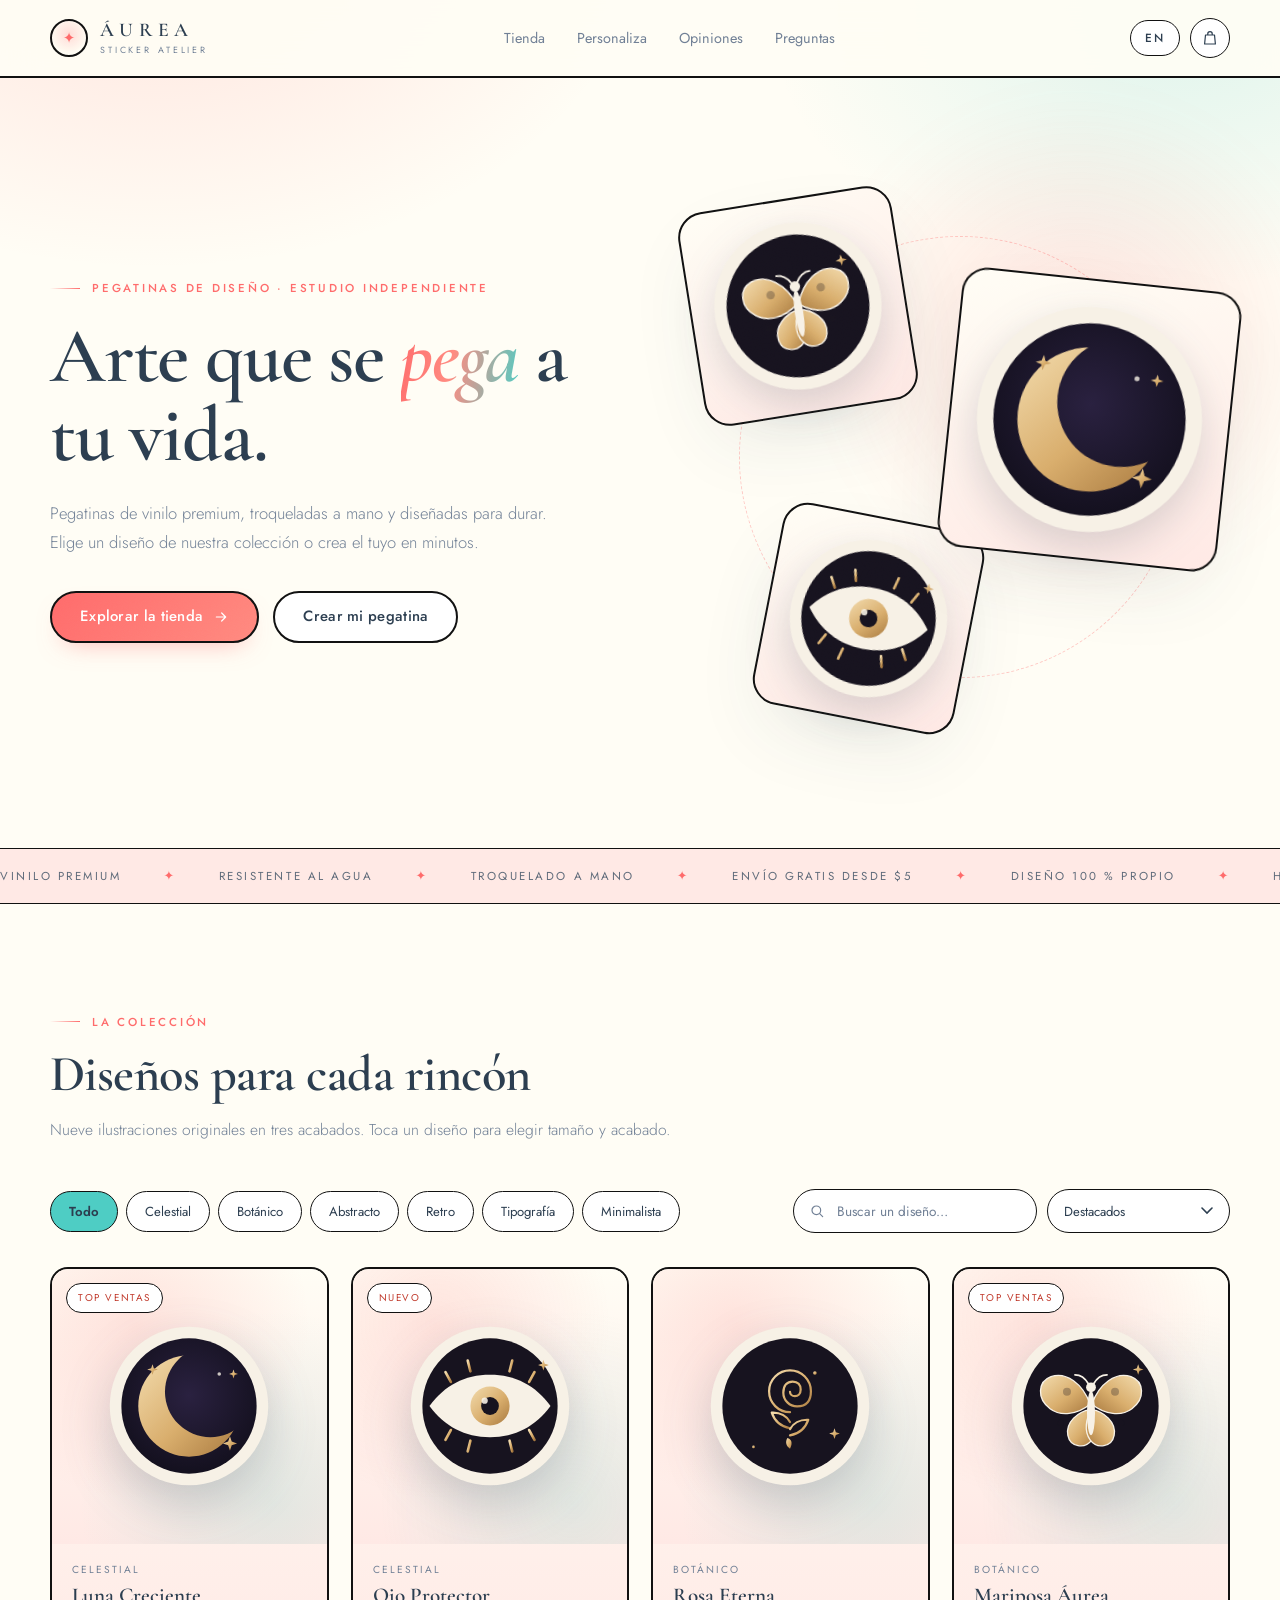
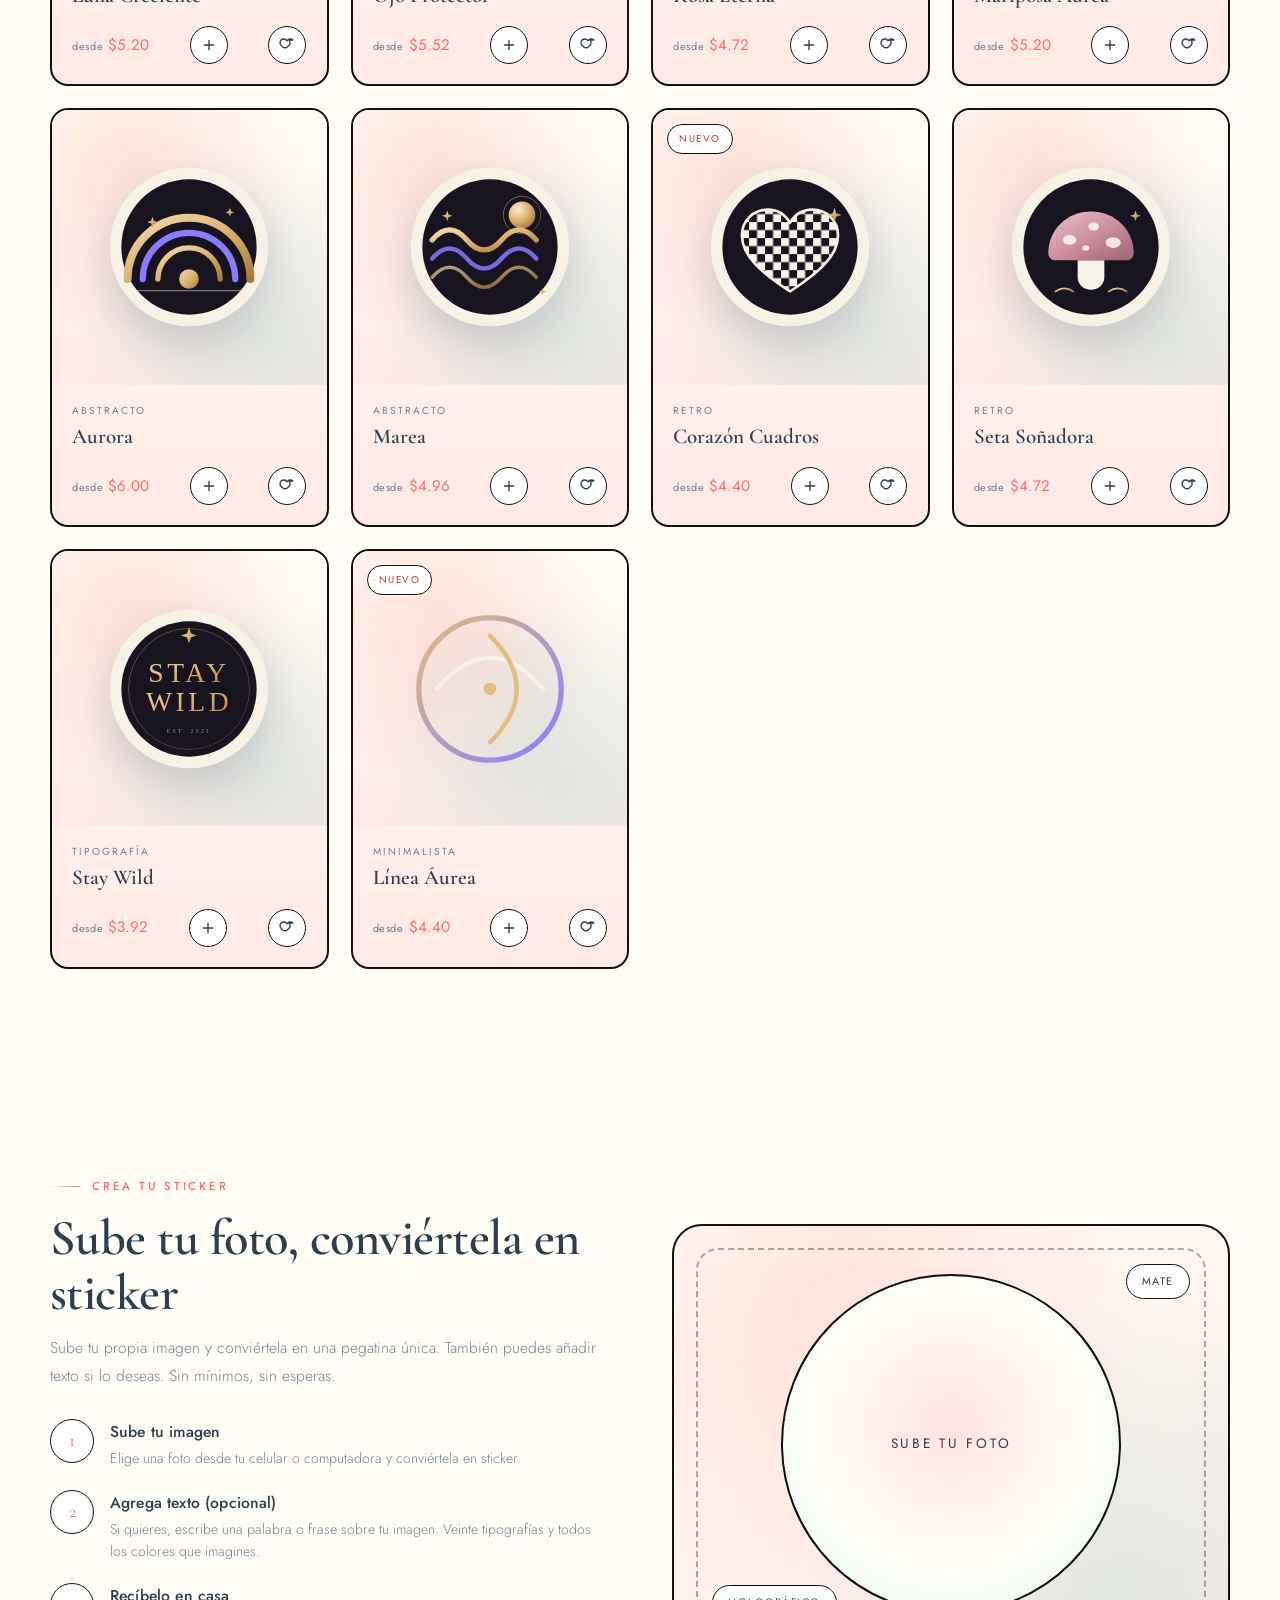
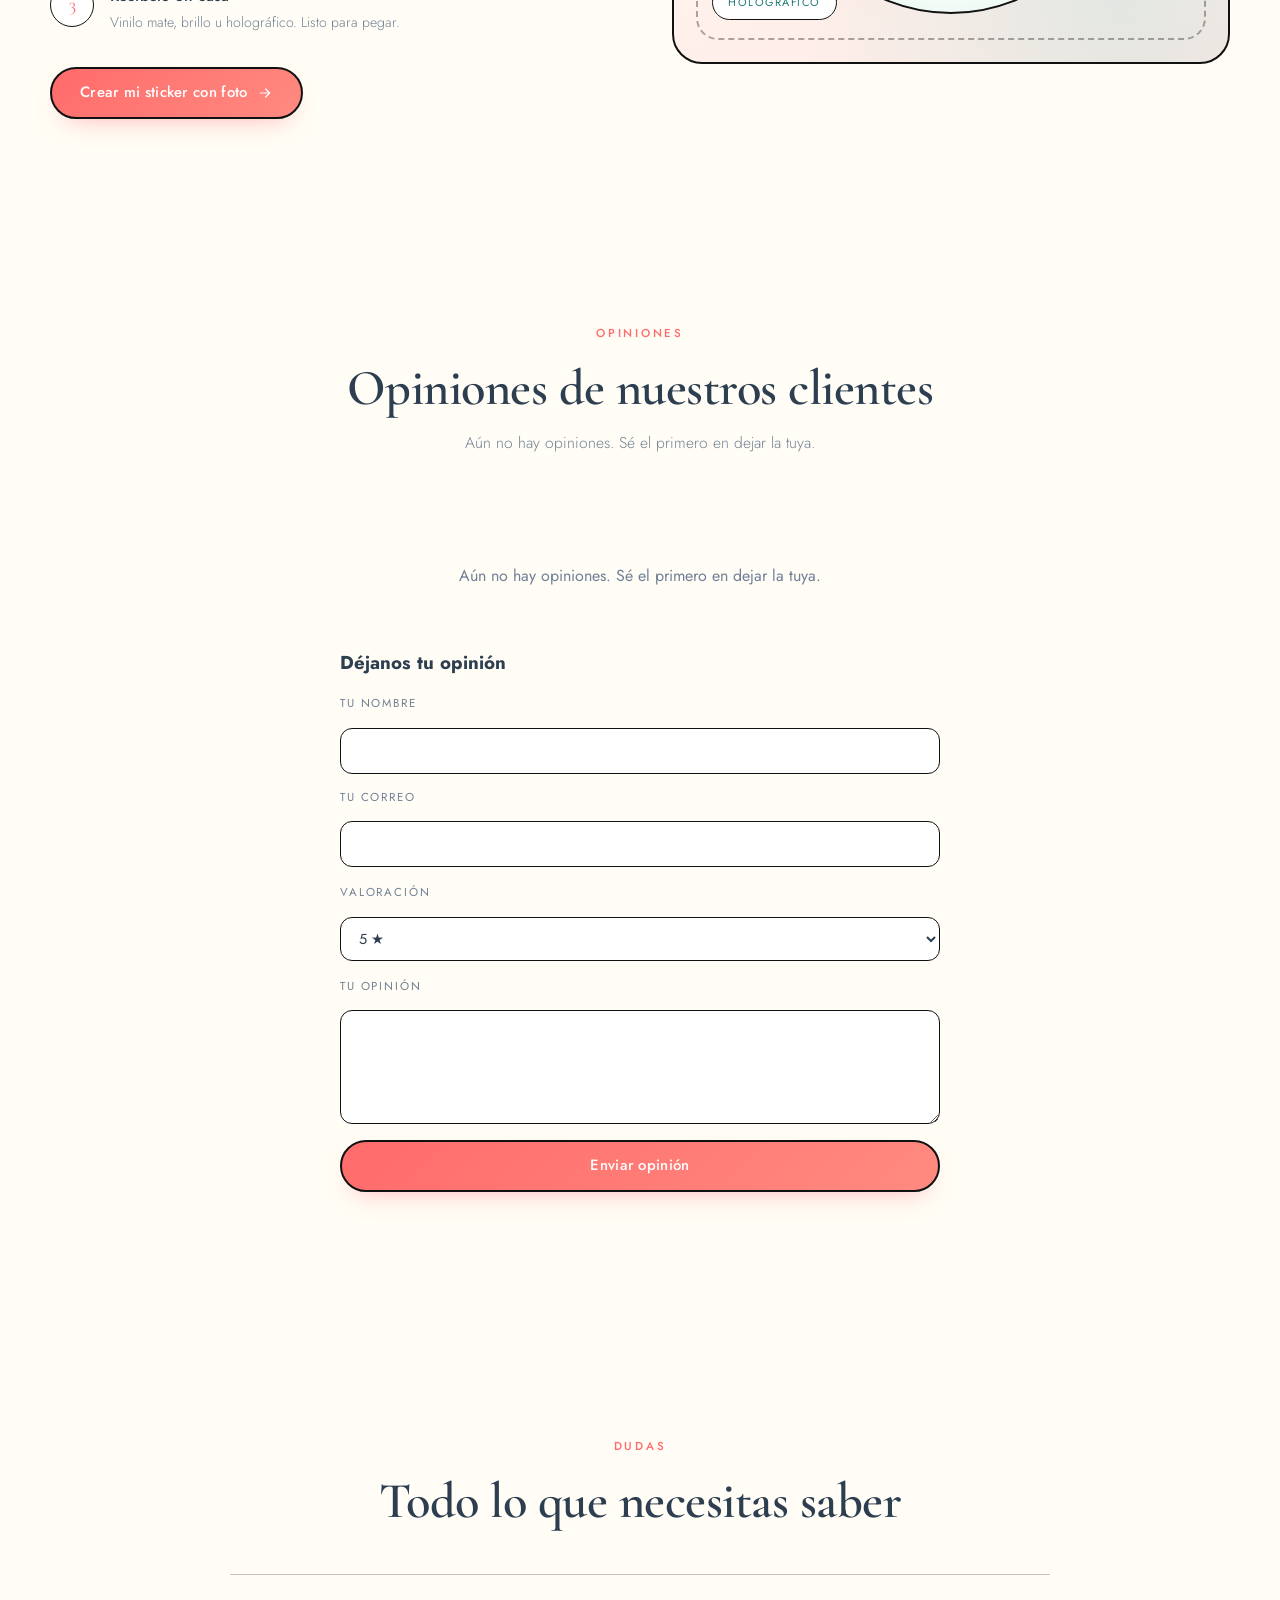
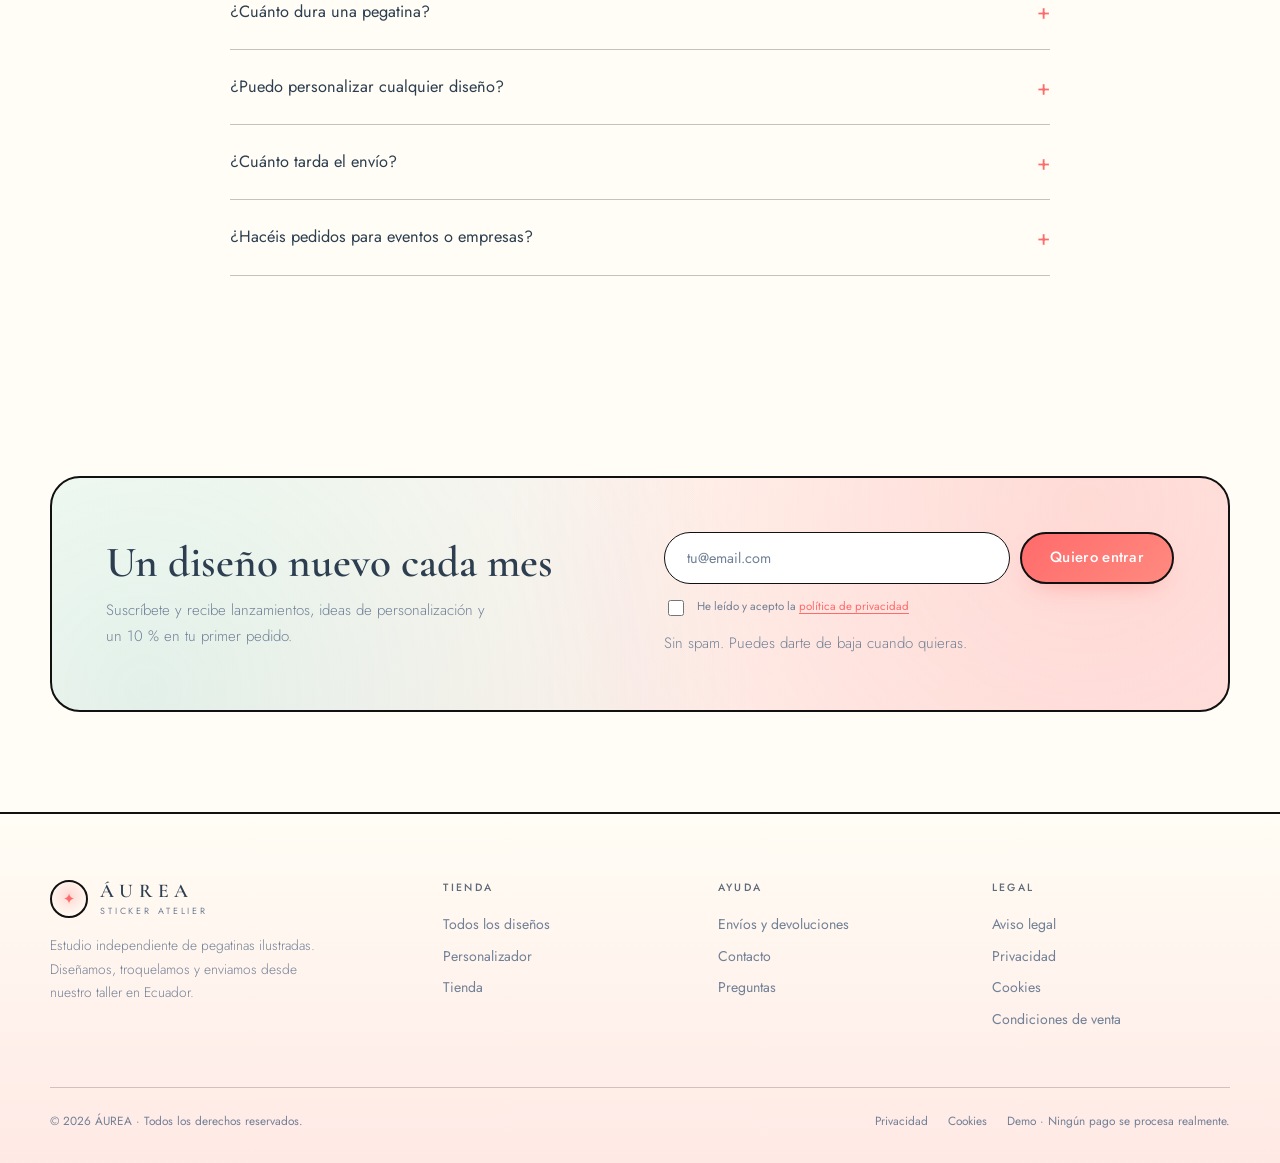
==== commit 372143c6: "areglitos" ====
--- a/index.html
+++ b/index.html
@@ -297,19 +297,19 @@
           <p data-i18n="footer.about"></p>
         </div>
         <div class="footer-col">
-          <h3 data-i18n="footer.shopTitle"></h3>
+          <h2 data-i18n="footer.shopTitle"></h2>
           <a href="index.html#tienda" data-i18n="footer.shopAll"></a>
           <a href="personalizador.html" data-i18n="footer.custom"></a>
           <a href="carrito.html" data-i18n="nav.shop"></a>
         </div>
         <div class="footer-col">
-          <h3 data-i18n="footer.helpTitle"></h3>
+          <h2 data-i18n="footer.helpTitle"></h2>
           <a href="index.html#faq" data-i18n="footer.shipping"></a>
           <a href="mailto:hola@aurea.studio" data-i18n="footer.contact"></a>
           <a href="index.html#faq" data-i18n="nav.faq"></a>
         </div>
         <div class="footer-col">
-          <h3 data-i18n="footer.legalTitle"></h3>
+          <h2 data-i18n="footer.legalTitle"></h2>
           <a href="legal.html#aviso" data-i18n="footer.legal"></a>
           <a href="legal.html#privacidad" data-i18n="footer.privacy"></a>
           <a href="legal.html#cookies" data-i18n="footer.cookies"></a>
--- a/css/styles.css
+++ b/css/styles.css
@@ -12,10 +12,13 @@
   --ink: #2C3E50;
   --muted: #718096;
   --muted-2: #718096;
+  --muted-strong: #5F6B7A;
   --gold: #FF6B6B;
   --gold-2: #FF6B6B;
   --gold-3: #FF6B6B;
+  --gold-strong: #C0392B;
   --violet: #4ECDC4;
+  --violet-strong: #1D7874;
   --rose: #4ECDC4;
   --mint: #4ECDC4;
   --cream: #FFFDF5;
@@ -630,7 +633,7 @@
   font-size: 0.72rem;
   letter-spacing: 0.22em;
   text-transform: uppercase;
-  color: var(--muted-2);
+  color: var(--muted-strong);
   white-space: nowrap;
 }
 
@@ -846,7 +849,7 @@
   border: 1.5px solid var(--outline);
   border-radius: 999px;
   background: #FFFFFF;
-  color: var(--gold);
+  color: var(--gold-strong);
   font-size: 0.62rem;
   letter-spacing: 0.16em;
   text-transform: uppercase;
@@ -987,7 +990,6 @@
 
 .teaser-preview .sticker-svg {
   width: min(320px, 78%);
-  rotate: -6deg;
   animation: floaty 8s ease-in-out infinite;
   filter: drop-shadow(0 30px 40px rgba(44, 62, 80, 0.2));
 }
@@ -1013,7 +1015,7 @@
 .float-chip.two {
   bottom: 42px;
   left: 38px;
-  color: var(--violet);
+  color: var(--violet-strong);
 }
 
 .steps {
@@ -1383,13 +1385,13 @@
   line-height: 1.7;
 }
 
-.footer-col h3 {
+.footer-col h2 {
   margin-bottom: 16px;
   font-size: 0.66rem;
   font-weight: 500;
   letter-spacing: 0.22em;
   text-transform: uppercase;
-  color: var(--muted-2);
+  color: var(--muted-strong);
 }
 
 .footer-col a {
@@ -1549,7 +1551,7 @@
   font-size: 0.68rem;
   letter-spacing: 0.18em;
   text-transform: uppercase;
-  color: var(--muted-2);
+  color: var(--muted-strong);
 }
 
 .seg {
@@ -1567,7 +1569,7 @@
   border: 0;
   border-radius: 999px;
   background: transparent;
-  color: var(--muted);
+  color: var(--muted-strong);
   font-size: 0.82rem;
   transition: background 0.2s ease, color 0.2s ease;
 }
@@ -1735,7 +1737,7 @@
   font-size: 0.68rem;
   letter-spacing: 0.18em;
   text-transform: uppercase;
-  color: var(--muted-2);
+  color: var(--muted-strong);
 }
 
 .text-input {
@@ -1750,7 +1752,7 @@
 }
 
 .text-input::placeholder {
-  color: var(--muted-2);
+  color: var(--muted-strong);
 }
 
 .text-input:focus {
@@ -1763,19 +1765,31 @@
 .field-hint {
   margin-top: 7px;
   font-size: 0.72rem;
-  color: var(--muted-2);
+  color: var(--muted-strong);
+}
+
+.image-preview-img {
+  display: block;
+  width: auto;
+  height: auto;
+  max-width: 100%;
+  max-height: 170px;
+  border: 1.5px solid var(--outline);
+  border-radius: 12px;
+  object-fit: contain;
 }
 
 .swatches {
   display: flex;
-  gap: 10px;
+  flex-wrap: wrap;
+  gap: 8px;
 }
 
 .swatch {
   position: relative;
-  width: 36px;
-  height: 36px;
-  border: 1px solid var(--line-2);
+  width: 32px;
+  height: 32px;
+  border: 1.5px solid var(--outline);
   border-radius: 50%;
   background: var(--swatch);
   transition: transform 0.2s ease, box-shadow 0.2s ease;
@@ -1786,16 +1800,84 @@
 }
 
 .swatch.is-active {
-  box-shadow: 0 0 0 2px var(--bg), 0 0 0 3px var(--gold);
-}
-
-.swatch span {
-  position: absolute;
-  width: 1px;
-  height: 1px;
-  overflow: hidden;
-  clip: rect(0 0 0 0);
-  white-space: nowrap;
+  box-shadow: 0 0 0 2px var(--bg), 0 0 0 4px var(--gold);
+}
+
+.color-custom {
+  display: flex;
+  align-items: center;
+  justify-content: space-between;
+  gap: 12px;
+  margin-top: 12px;
+}
+
+.color-custom label {
+  font-size: 0.72rem;
+  color: var(--muted-strong);
+}
+
+.color-custom input[type="color"] {
+  width: 54px;
+  height: 38px;
+  padding: 3px;
+  border: 1.5px solid var(--outline);
+  border-radius: 10px;
+  background: #FFFFFF;
+  cursor: pointer;
+}
+
+.font-grid {
+  display: grid;
+  grid-template-columns: repeat(auto-fill, minmax(140px, 1fr));
+  gap: 8px;
+}
+
+.font-option {
+  min-height: 44px;
+  padding: 9px 12px;
+  border: 1.5px solid var(--outline);
+  border-radius: 12px;
+  background: #FFFFFF;
+  color: var(--ink);
+  font-size: 0.86rem;
+  text-align: left;
+  transition: background 0.2s ease, color 0.2s ease, transform 0.2s ease;
+}
+
+.font-option:hover {
+  background: #FFE9E5;
+  transform: translateY(-1px);
+}
+
+.font-option.is-active {
+  background: var(--mint);
+  color: #2C3E50;
+  font-weight: 600;
+}
+
+.size-control {
+  padding: 6px 2px 0;
+}
+
+.size-control input[type="range"] {
+  width: 100%;
+  accent-color: var(--gold);
+  cursor: pointer;
+}
+
+.size-meta {
+  display: flex;
+  align-items: center;
+  justify-content: space-between;
+  gap: 12px;
+  margin-top: 4px;
+  font-size: 0.72rem;
+  color: var(--muted-strong);
+}
+
+.size-meta output {
+  font-weight: 600;
+  color: var(--ink);
 }
 
 .price-row {
@@ -1836,6 +1918,8 @@
     radial-gradient(circle at 78% 88%, rgba(78, 205, 196, 0.16), transparent 55%),
     linear-gradient(160deg, #FFFDF5 0%, #FFE9E5 100%);
   overflow: hidden;
+  touch-action: none;
+  user-select: none;
 }
 
 .preview-stage::before {
@@ -1849,45 +1933,87 @@
 
 .preview-stage .sticker-svg {
   width: min(340px, 82%);
-  rotate: -5deg;
   filter: drop-shadow(0 34px 44px rgba(44, 62, 80, 0.2));
   transition: width 0.25s ease;
+  cursor: grab;
+}
+
+.preview-stage.is-dragging,
+.preview-stage.is-dragging .sticker-svg {
+  cursor: grabbing;
+}
+
+.preview-empty {
+  max-width: 28ch;
+  color: var(--muted);
+  font-size: 0.9rem;
+  line-height: 1.6;
+  text-align: center;
+}
+
+.preview-tools {
+  display: grid;
+  gap: 12px;
+  margin-top: 16px;
+  padding: 16px;
+  border: 1.5px solid var(--outline);
+  border-radius: 18px;
+  background: #FFFFFF;
+}
+
+.preview-tool label {
+  display: block;
+  margin-bottom: 6px;
+  font-size: 0.68rem;
+  letter-spacing: 0.14em;
+  text-transform: uppercase;
+  color: var(--muted-strong);
+}
+
+.preview-tool-row {
+  display: flex;
+  align-items: center;
+  gap: 12px;
+}
+
+.preview-tool-row input[type="range"] {
+  flex: 1;
+  accent-color: var(--mint);
+  cursor: pointer;
+}
+
+.preview-tool-row output {
+  min-width: 46px;
+  text-align: right;
+  font-size: 0.78rem;
+  font-weight: 600;
+  color: var(--ink);
+}
+
+.preview-hint {
+  margin: 0;
+  font-size: 0.74rem;
+  color: var(--muted-strong);
+  line-height: 1.5;
+}
+
+.preview-reset {
+  justify-self: start;
+  width: auto;
+  padding: 0 16px;
 }
 
 .preview-caption {
   margin-top: 16px;
   text-align: center;
   font-size: 0.72rem;
-  color: var(--muted-2);
-}
-
-.inspiration {
-  display: flex;
-  flex-wrap: wrap;
-  align-items: center;
-  gap: 8px;
-  margin-top: 6px;
-}
-
-.inspiration > span {
-  margin-right: 4px;
-  font-size: 0.72rem;
-  color: var(--muted-2);
-}
-
-.idea-chip {
-  padding: 6px 13px;
-  border: 1px solid var(--line);
-  border-radius: 999px;
-  background: transparent;
-  color: var(--muted);
-  font-size: 0.74rem;
-  transition: color 0.2s ease, border-color 0.2s ease;
-}
-
-.idea-chip:hover {
-  color: var(--gold);
-  border-color: rgba(255, 204, 0, 0.5);
+  color: var(--muted-strong);
+}
+
+@media (max-height: 900px) and (min-width: 941px) {
+  .preview-panel {
+    position: static;
+  }
 }
 
 /* ================= Carrito ================= */
@@ -2659,6 +2785,10 @@
     padding: 16px;
   }
 
+  .font-grid {
+    grid-template-columns: repeat(2, minmax(0, 1fr));
+  }
+
   .reviews-grid {
     grid-template-columns: 1fr;
   }
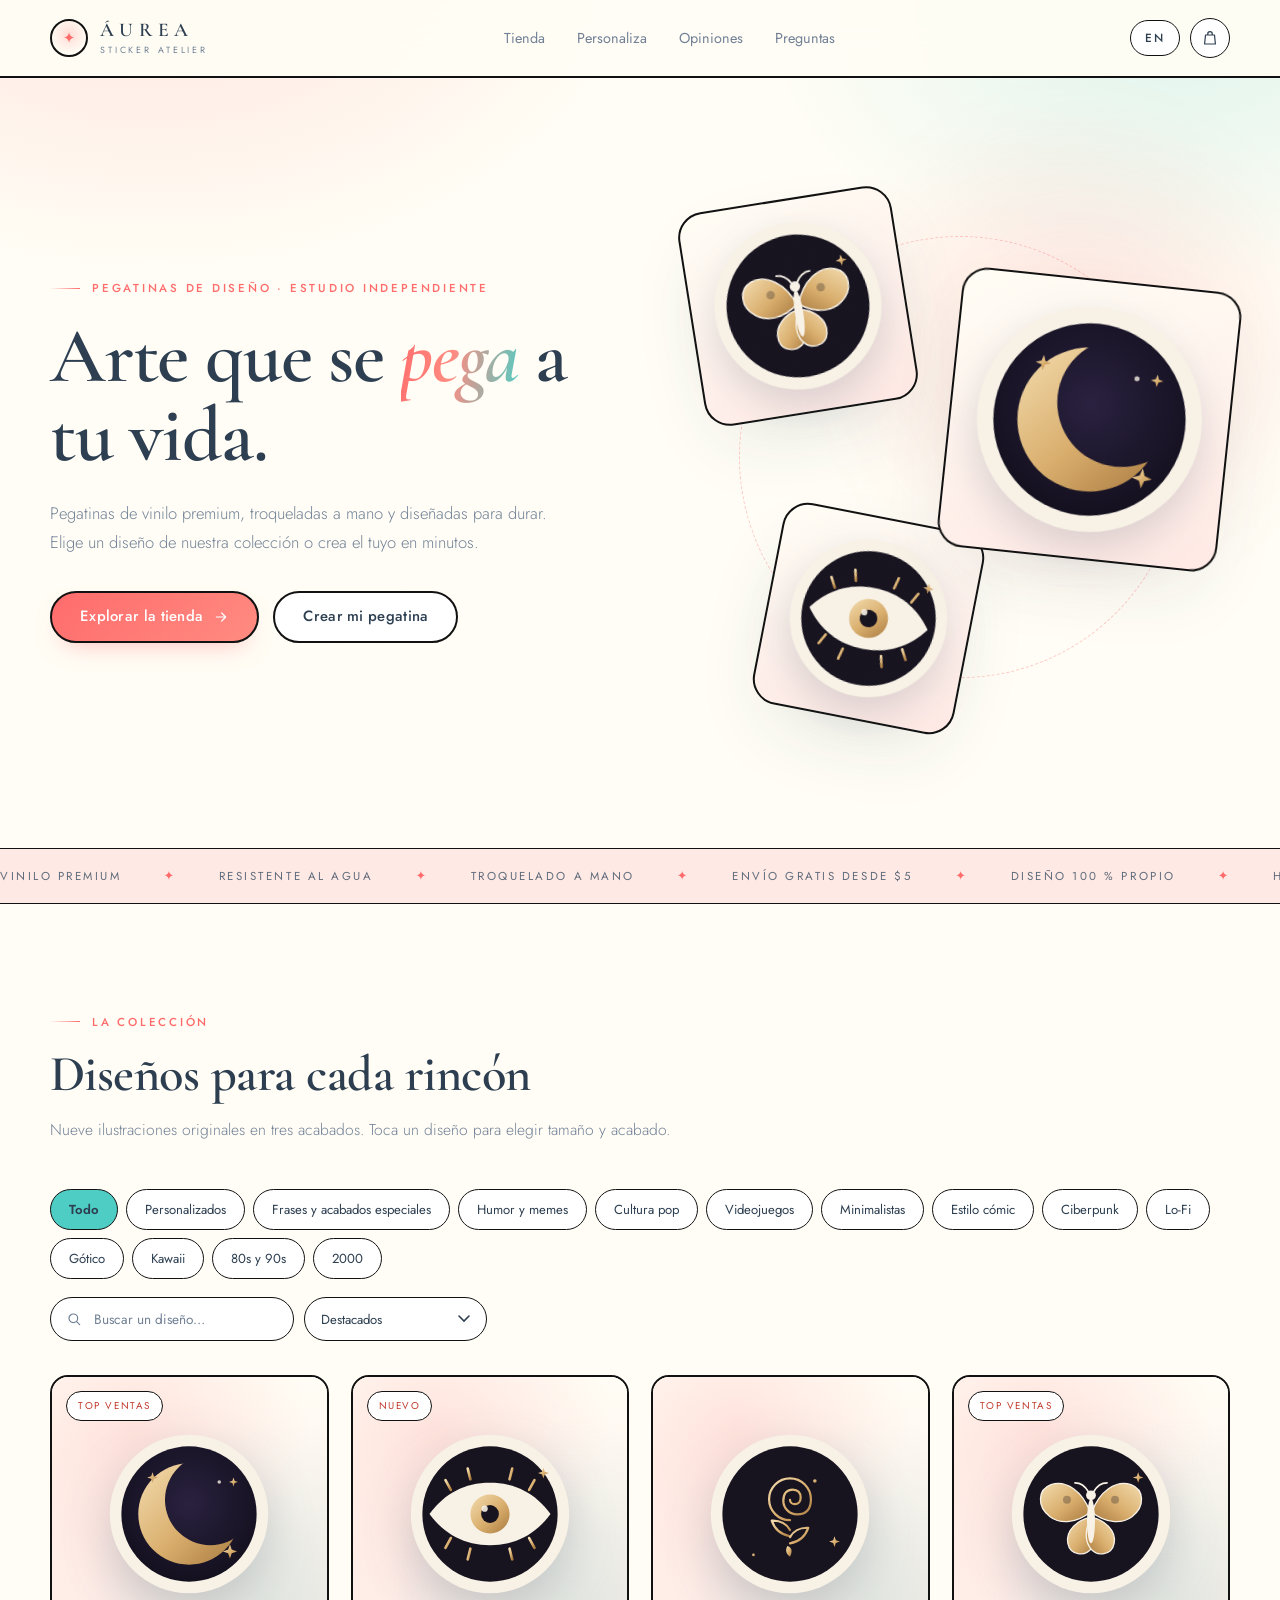
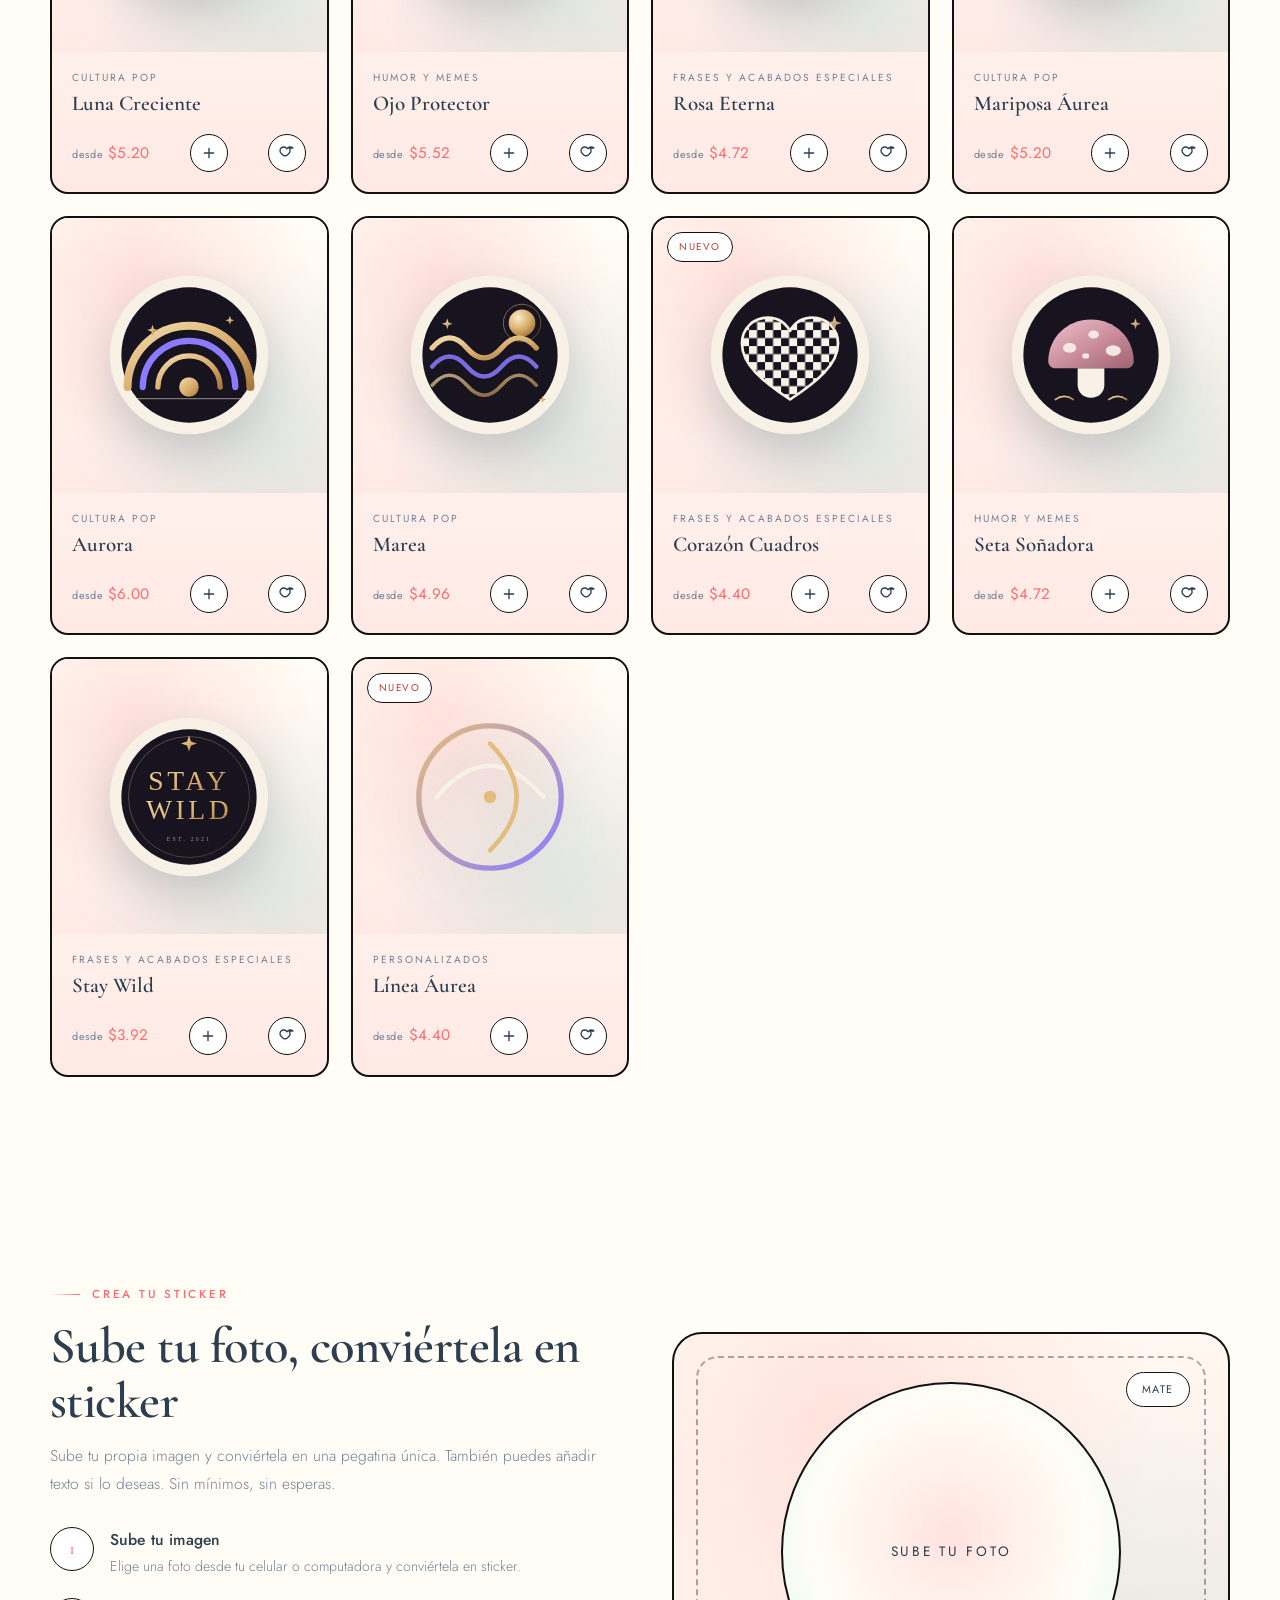
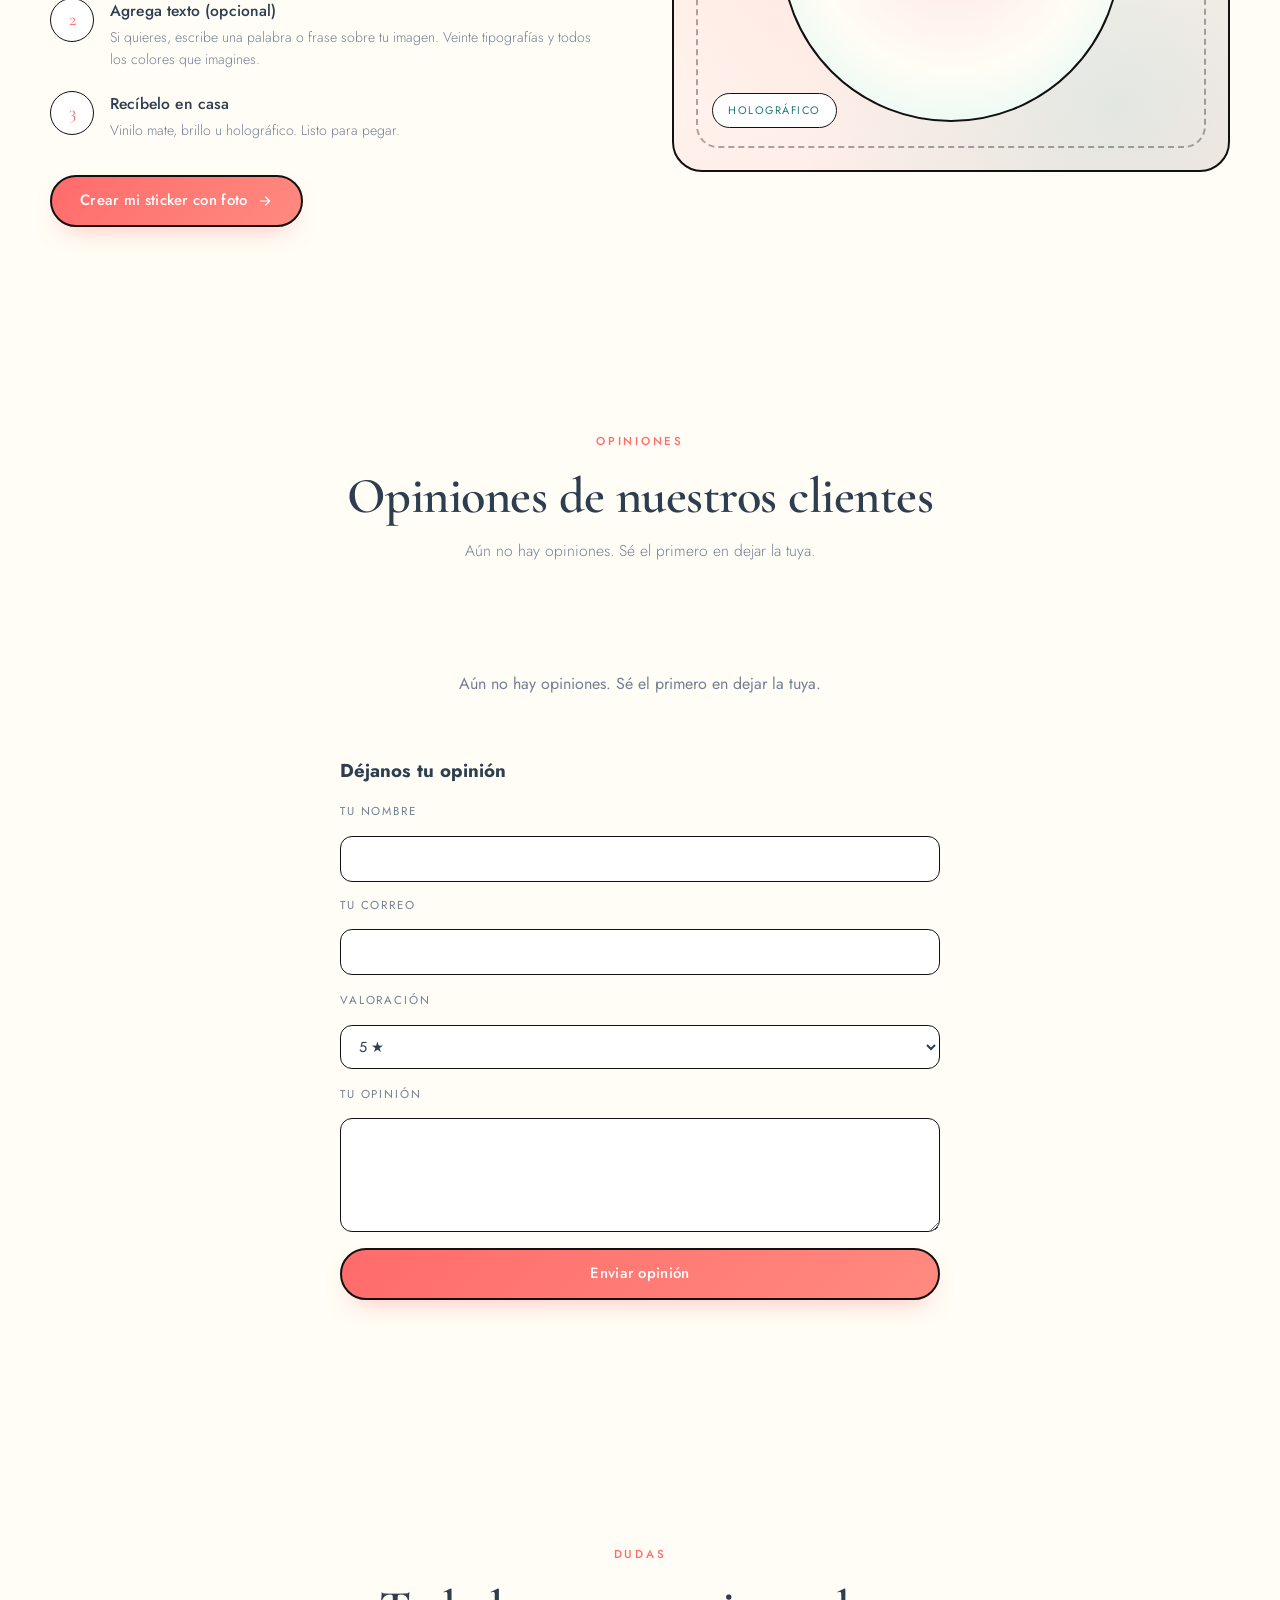
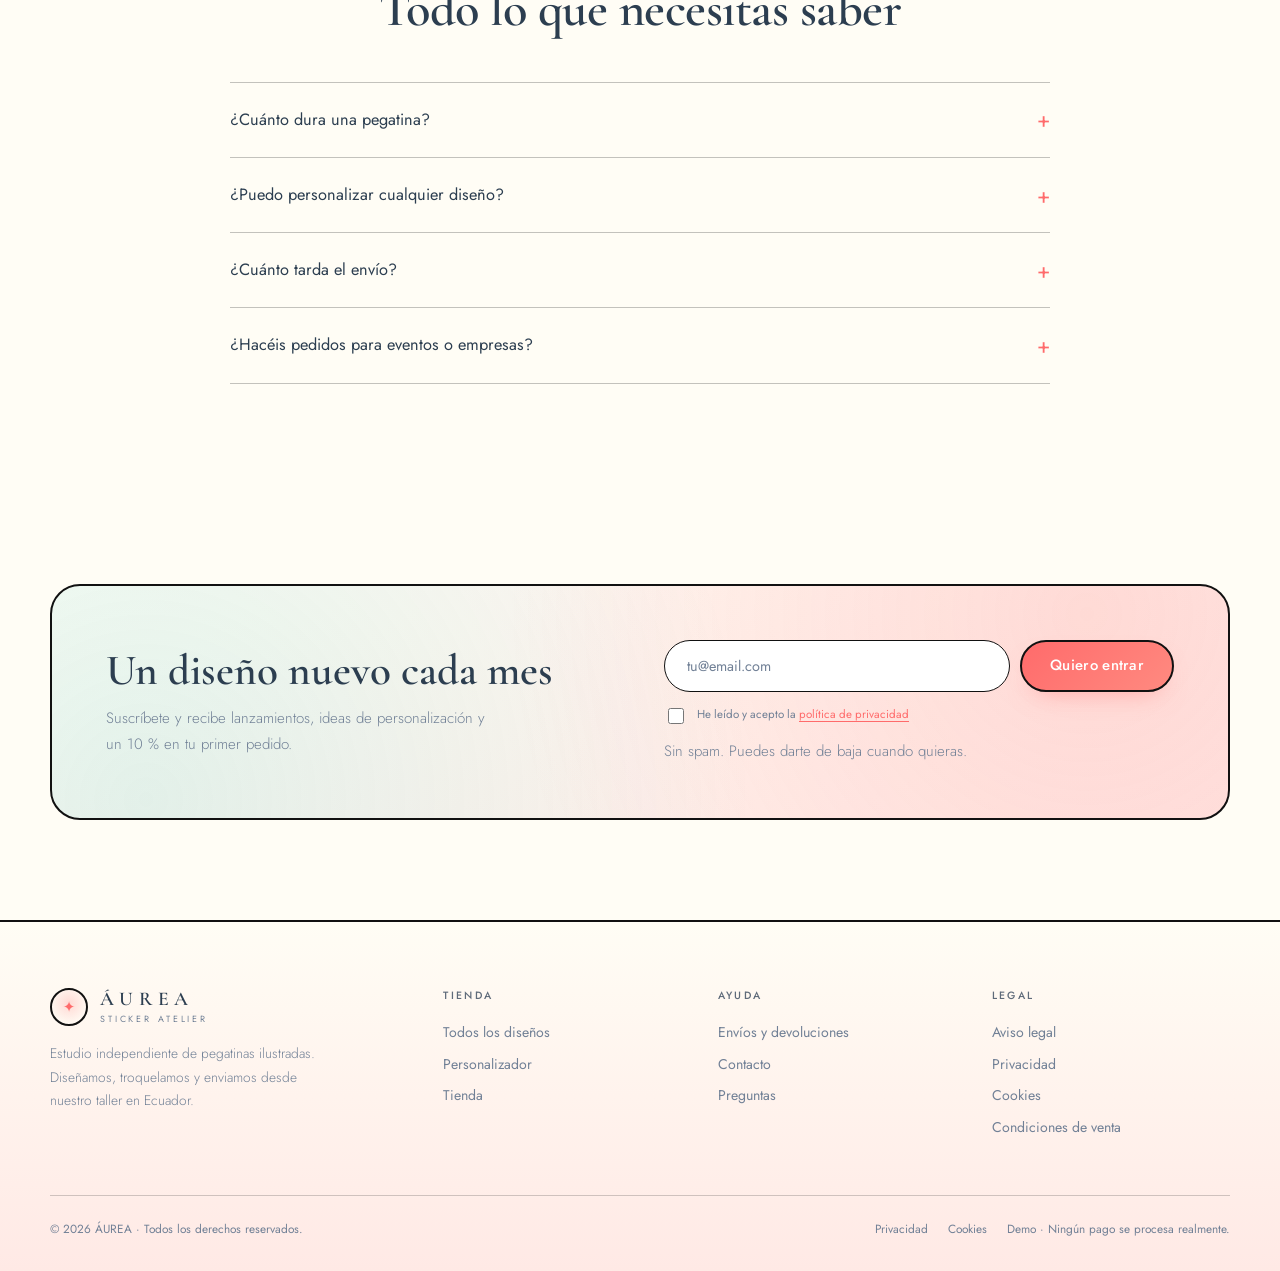
==== commit 9d0e6f8b: "categorias" ====
--- a/index.html
+++ b/index.html
@@ -119,12 +119,19 @@
         <div class="toolbar">
           <div class="chips" role="group" aria-label="Categorías">
             <button class="chip is-active" type="button" data-cat="all" data-i18n="shop.all"></button>
-            <button class="chip" type="button" data-cat="celestial" data-i18n="shop.celestial"></button>
-            <button class="chip" type="button" data-cat="botanical" data-i18n="shop.botanical"></button>
-            <button class="chip" type="button" data-cat="abstract" data-i18n="shop.abstract"></button>
-            <button class="chip" type="button" data-cat="retro" data-i18n="shop.retro"></button>
-            <button class="chip" type="button" data-cat="typography" data-i18n="shop.typography"></button>
-            <button class="chip" type="button" data-cat="minimal" data-i18n="shop.minimal"></button>
+            <button class="chip" type="button" data-cat="personalized" data-i18n="shop.personalized"></button>
+            <button class="chip" type="button" data-cat="phrases" data-i18n="shop.phrases"></button>
+            <button class="chip" type="button" data-cat="humor" data-i18n="shop.humor"></button>
+            <button class="chip" type="button" data-cat="pop-culture" data-i18n="shop.pop-culture"></button>
+            <button class="chip" type="button" data-cat="video-games" data-i18n="shop.video-games"></button>
+            <button class="chip" type="button" data-cat="minimalist" data-i18n="shop.minimalist"></button>
+            <button class="chip" type="button" data-cat="comic" data-i18n="shop.comic"></button>
+            <button class="chip" type="button" data-cat="cyberpunk" data-i18n="shop.cyberpunk"></button>
+            <button class="chip" type="button" data-cat="lo-fi" data-i18n="shop.lo-fi"></button>
+            <button class="chip" type="button" data-cat="gothic" data-i18n="shop.gothic"></button>
+            <button class="chip" type="button" data-cat="kawaii" data-i18n="shop.kawaii"></button>
+            <button class="chip" type="button" data-cat="80s-90s" data-i18n="shop.80s-90s"></button>
+            <button class="chip" type="button" data-cat="2000s" data-i18n="shop.2000s"></button>
           </div>
           <div class="toolbar-right">
             <label class="search">
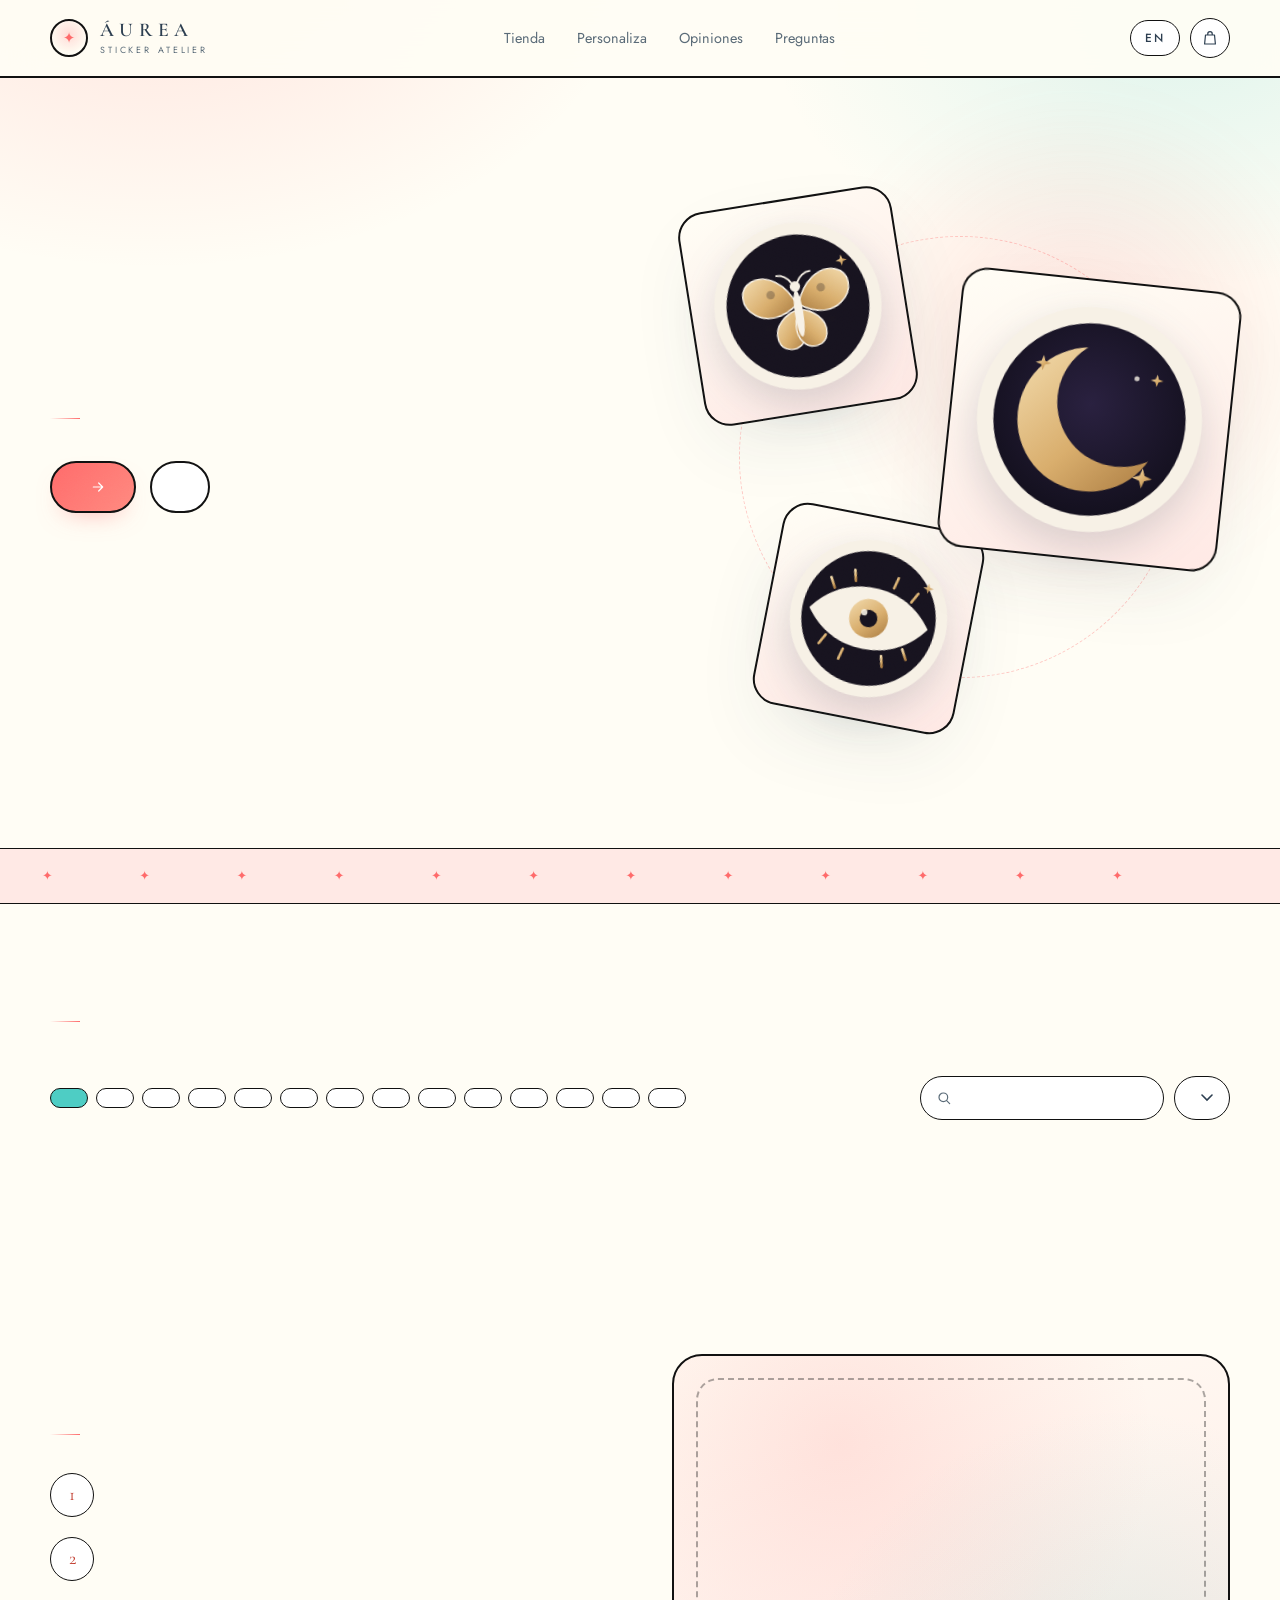
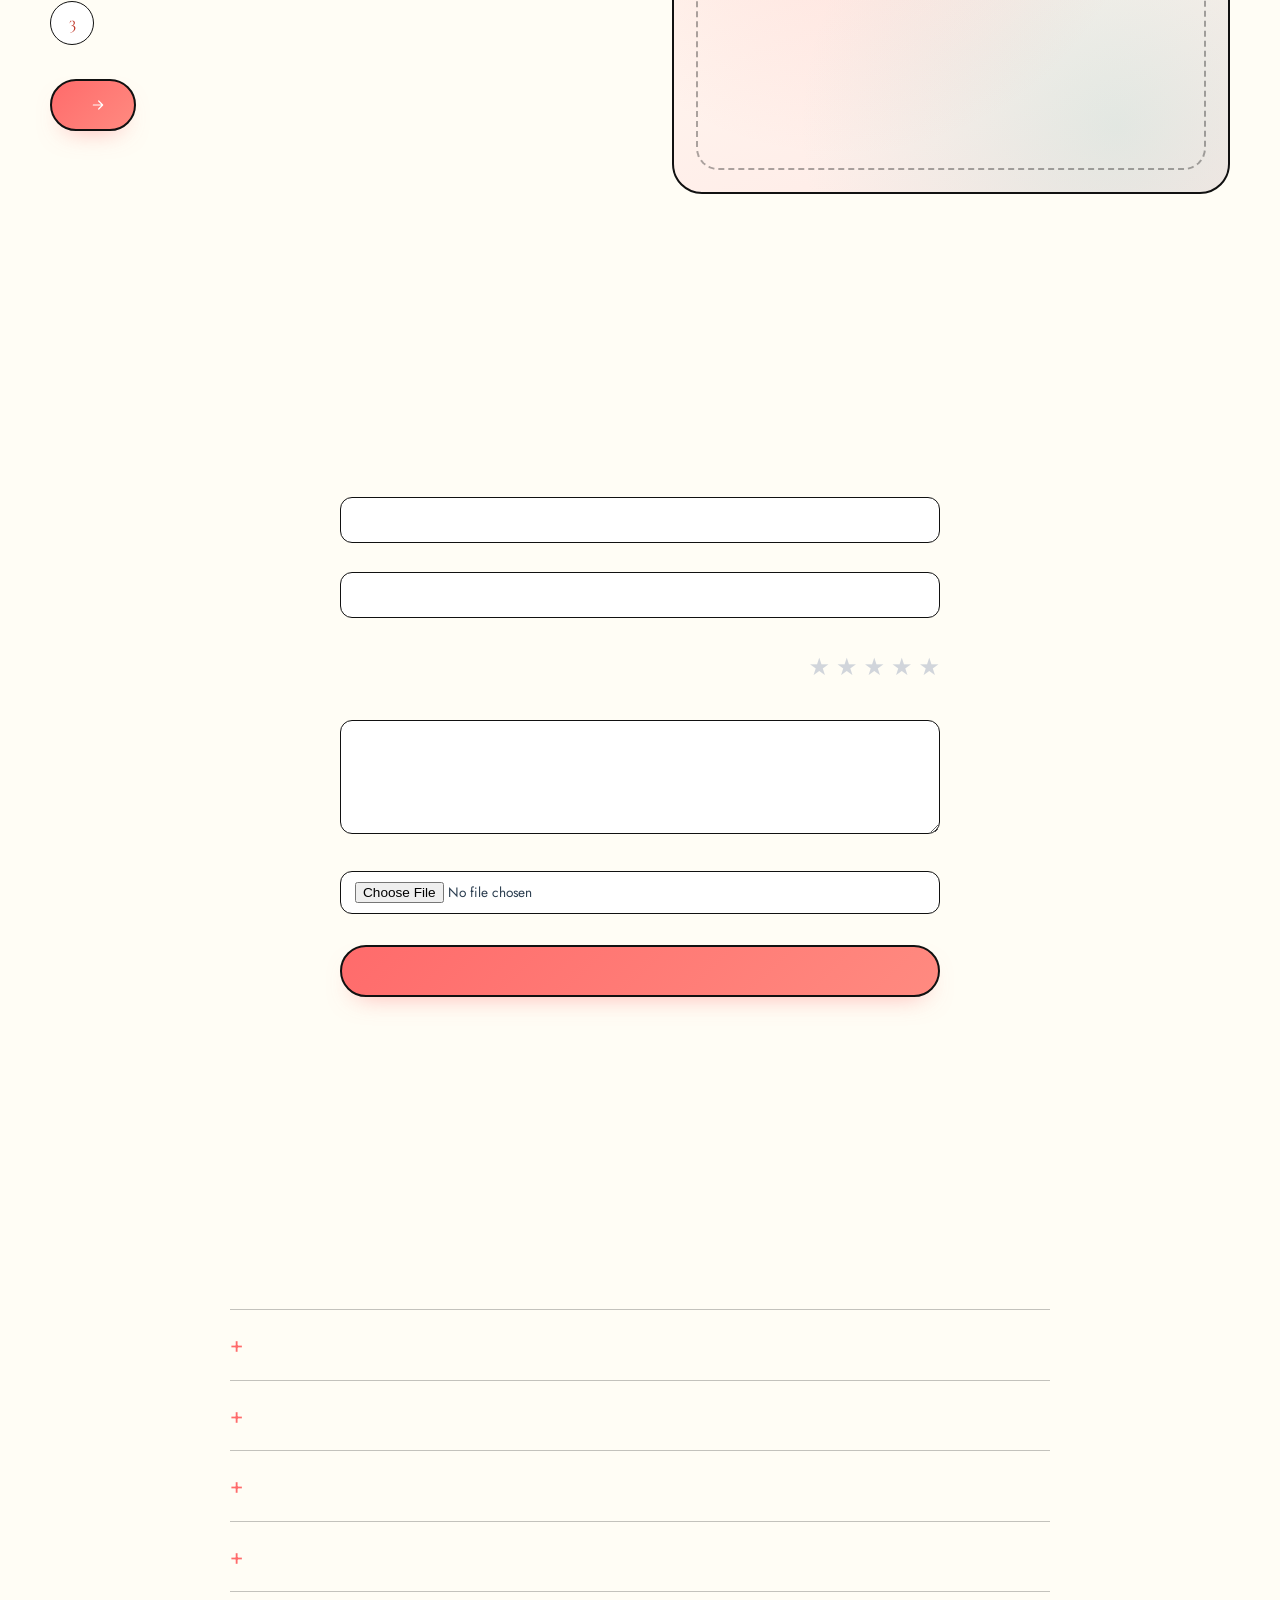
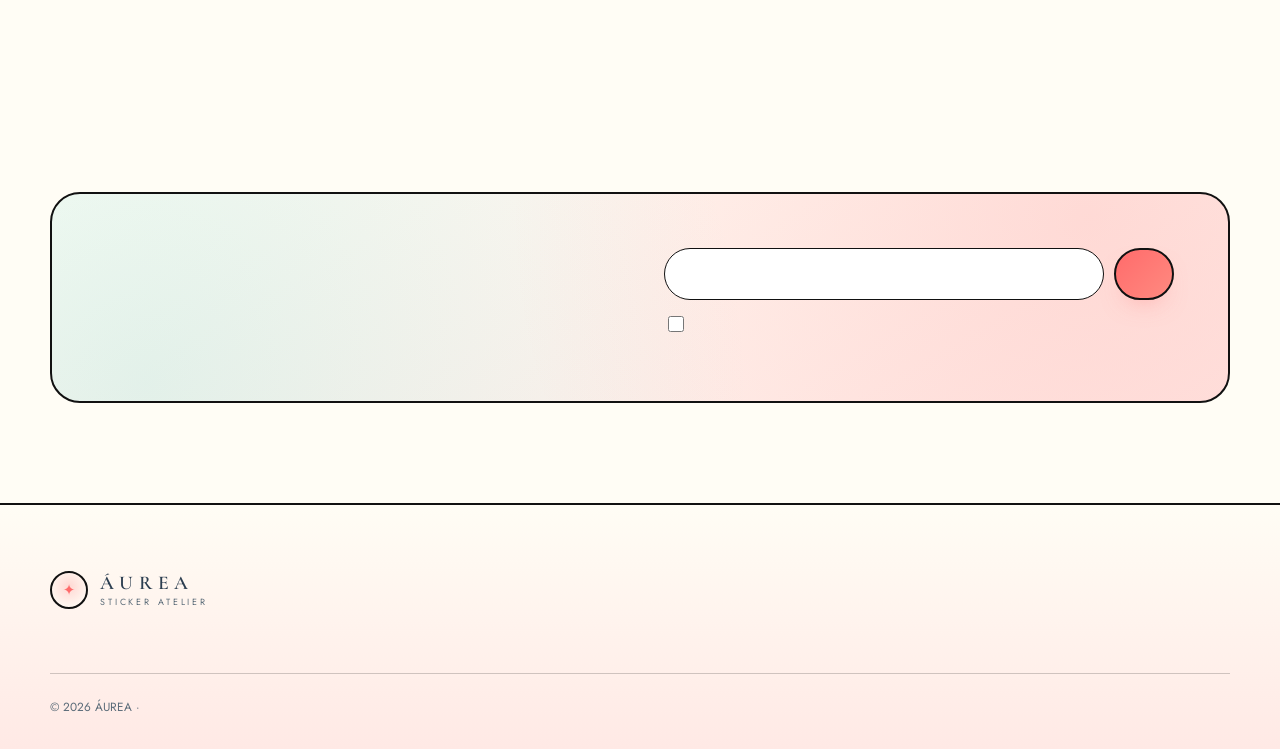
==== commit 9713105b: "mejoras" ====
--- a/index.html
+++ b/index.html
@@ -201,8 +201,20 @@
         <div class="section-head center">
           <p class="eyebrow" data-i18n="reviews.kicker"></p>
           <h2 class="h2" data-i18n="reviews.heading"></h2>
-          <p class="section-lead" data-i18n="reviews.empty"></p>
-        </div>
+          <p class="section-lead" data-i18n="reviews.lead"></p>
+        </div>
+
+        <!-- Galería de fotos de la comunidad -->
+        <div class="community-wall" id="communityWall" hidden>
+          <div class="section-head center" style="margin-bottom: 30px">
+            <p class="eyebrow" data-i18n="reviews.community.kicker"></p>
+            <h3 data-i18n="reviews.community.title" style="margin:0;font-size:clamp(1.5rem,3vw,2rem);font-weight:600;line-height:1.2"></h3>
+            <p class="section-lead" data-i18n="reviews.community.lead"></p>
+          </div>
+          <div class="community-grid" id="communityGrid"></div>
+        </div>
+
+        <!-- Reseñas de texto -->
         <div class="reviews-grid" id="reviewsList"></div>
 
         <form class="review-form" id="reviewForm" novalidate>
@@ -218,18 +230,30 @@
             </label>
           </div>
           <label class="field">
-            <span class="field-label" data-i18n="reviews.form.rating"></span>
-            <select name="rating" required>
-              <option value="5">5 ★</option>
-              <option value="4">4 ★</option>
-              <option value="3">3 ★</option>
-              <option value="2">2 ★</option>
-              <option value="1">1 ★</option>
-            </select>
+            <span class="field-label" data-i18n="reviews.ratingLabel"></span>
+            <div class="rating-stars" role="radiogroup" aria-label="Valoración" tabindex="0">
+              <input type="radio" name="rating" value="5" id="star5" required><label for="star5" aria-label="5 estrellas">★</label>
+              <input type="radio" name="rating" value="4" id="star4"><label for="star4" aria-label="4 estrellas">★</label>
+              <input type="radio" name="rating" value="3" id="star3"><label for="star3" aria-label="3 estrellas">★</label>
+              <input type="radio" name="rating" value="2" id="star2"><label for="star2" aria-label="2 estrellas">★</label>
+              <input type="radio" name="rating" value="1" id="star1"><label for="star1" aria-label="1 estrella">★</label>
+            </div>
+            <span class="rating-hint" data-i18n="reviews.form.rating"></span>
           </label>
           <label class="field full">
             <span class="field-label" data-i18n="reviews.form.message"></span>
             <textarea name="message" rows="4" required></textarea>
+          </label>
+          <label class="field full">
+            <span class="field-label" data-i18n="reviews.form.photo"></span>
+            <div class="photo-upload">
+              <input type="file" name="photo" id="reviewPhoto" accept="image/jpeg,image/png,image/webp" aria-label="Subir foto de tu sticker colocado">
+              <div class="photo-preview" id="reviewPhotoPreview" hidden>
+                <img id="reviewPhotoImg" src="" alt="Vista previa de tu foto">
+                <button type="button" class="photo-remove" data-i18n="reviews.form.photoRemove"></button>
+              </div>
+              <p class="field-hint" data-i18n="reviews.form.photoHint"></p>
+            </div>
           </label>
           <button class="btn btn-primary btn-block" type="submit" data-i18n="reviews.form.submit"></button>
           <p class="form-status" id="reviewStatus" role="status" aria-live="polite" hidden></p>
--- a/css/styles.css
+++ b/css/styles.css
@@ -10,9 +10,9 @@
   --panel: #FFFDF5;
   --panel-2: #F7FAFC;
   --ink: #2C3E50;
-  --muted: #718096;
-  --muted-2: #718096;
-  --muted-strong: #5F6B7A;
+  --muted: #5A6B78;
+  --muted-2: #5A6B78;
+  --muted-strong: #4A5A68;
   --gold: #FF6B6B;
   --gold-2: #FF6B6B;
   --gold-3: #FF6B6B;
@@ -261,7 +261,7 @@
 }
 
 .lang-btn:hover {
-  color: var(--gold);
+  color: var(--gold-strong);
   border-color: var(--outline);
   background: #FFE9E5;
 }
@@ -280,7 +280,7 @@
 }
 
 .cart-btn:hover {
-  color: var(--gold);
+  color: var(--gold-strong);
   border-color: var(--outline);
   background: #FFE9E5;
 }
@@ -383,7 +383,7 @@
   font-weight: 500;
   letter-spacing: 0.24em;
   text-transform: uppercase;
-  color: var(--gold);
+  color: var(--gold-strong);
 }
 
 .eyebrow::before {
@@ -415,7 +415,7 @@
   color: var(--muted);
   font-size: 1.04rem;
   line-height: 1.75;
-  font-weight: 300;
+  font-weight: 400;
 }
 
 .actions {
@@ -687,7 +687,7 @@
   color: var(--muted);
   font-size: 0.98rem;
   line-height: 1.75;
-  font-weight: 300;
+  font-weight: 400;
 }
 
 /* ================= Catálogo ================= */
@@ -878,7 +878,7 @@
 }
 
 .card-name:hover {
-  color: var(--gold);
+  color: var(--gold-strong);
 }
 
 .card-foot {
@@ -892,7 +892,7 @@
 
 .card-price {
   font-size: 0.95rem;
-  color: var(--gold);
+  color: var(--ink);
 }
 
 .card-price small {
@@ -1041,7 +1041,7 @@
   border: 1.5px solid var(--outline);
   border-radius: 50%;
   background: #FFFFFF;
-  color: var(--gold);
+  color: var(--gold-strong);
   font-family: var(--serif);
   font-size: 1.15rem;
 }
@@ -1056,7 +1056,7 @@
   margin-top: 3px;
   color: var(--muted);
   font-size: 0.88rem;
-  font-weight: 300;
+  font-weight: 400;
   line-height: 1.6;
 }
 
@@ -1079,7 +1079,7 @@
 }
 
 .stars {
-  color: var(--gold);
+  color: var(--ink);
   font-size: 0.86rem;
   letter-spacing: 3px;
 }
@@ -1170,7 +1170,7 @@
   padding: 0 0 24px;
   color: var(--muted);
   font-size: 0.94rem;
-  font-weight: 300;
+  font-weight: 400;
   line-height: 1.75;
 }
 
@@ -1207,7 +1207,7 @@
   max-width: 44ch;
   color: var(--muted);
   font-size: 0.94rem;
-  font-weight: 300;
+  font-weight: 400;
   line-height: 1.7;
 }
 
@@ -1263,7 +1263,7 @@
 }
 
 .newsletter-consent a {
-  color: var(--gold);
+  color: var(--gold-strong);
   text-decoration: underline;
   text-underline-offset: 3px;
 }
@@ -1275,7 +1275,7 @@
 }
 
 .newsletter-status.is-ok {
-  color: var(--gold);
+  color: var(--gold-strong);
 }
 
 .newsletter-status.is-error {
@@ -1353,7 +1353,7 @@
 }
 
 .form-status.is-ok {
-  color: var(--gold);
+  color: var(--gold-strong);
 }
 
 .form-status.is-error {
@@ -1381,7 +1381,7 @@
   max-width: 34ch;
   color: var(--muted);
   font-size: 0.86rem;
-  font-weight: 300;
+  font-weight: 400;
   line-height: 1.7;
 }
 
@@ -1403,7 +1403,7 @@
 }
 
 .footer-col a:hover {
-  color: var(--gold);
+  color: var(--gold-strong);
 }
 
 .footer-bottom {
@@ -1425,7 +1425,7 @@
 }
 
 .footer-bottom a:hover {
-  color: var(--gold);
+  color: var(--gold-strong);
 }
 
 /* ================= Página de producto ================= */
@@ -1446,11 +1446,11 @@
 }
 
 .breadcrumb a:hover {
-  color: var(--gold);
+  color: var(--gold-strong);
 }
 
 .breadcrumb span {
-  opacity: 0.5;
+  color: var(--muted-2);
 }
 
 .product-layout {
@@ -1529,7 +1529,7 @@
   margin-top: 20px;
   font-family: var(--serif);
   font-size: 2rem;
-  color: var(--gold);
+  color: var(--ink);
 }
 
 .product-desc {
@@ -1537,7 +1537,7 @@
   max-width: 52ch;
   color: var(--muted);
   font-size: 0.95rem;
-  font-weight: 300;
+  font-weight: 400;
   line-height: 1.75;
 }
 
@@ -1611,7 +1611,7 @@
 }
 
 .qty button:hover {
-  color: var(--gold);
+  color: var(--gold-strong);
   background: rgba(255, 255, 255, 0.03);
 }
 
@@ -1639,7 +1639,7 @@
   gap: 8px;
   margin-top: 18px;
   font-size: 0.82rem;
-  color: var(--gold);
+  color: var(--gold-strong);
   border-bottom: 1px solid rgba(255, 204, 0, 0.35);
   padding-bottom: 2px;
 }
@@ -1688,7 +1688,7 @@
   padding: 0 0 18px;
   color: var(--muted);
   font-size: 0.86rem;
-  font-weight: 300;
+  font-weight: 400;
   line-height: 1.7;
 }
 
@@ -1897,7 +1897,7 @@
 .price-value {
   font-family: var(--serif);
   font-size: 1.9rem;
-  color: var(--gold);
+  color: var(--ink);
 }
 
 .preview-panel {
@@ -2071,7 +2071,7 @@
 }
 
 .cart-custom-text {
-  color: var(--gold);
+  color: var(--gold-strong);
 }
 
 .cart-remove {
@@ -2087,7 +2087,7 @@
 }
 
 .cart-remove:hover {
-  color: var(--rose);
+  color: var(--gold-strong);
 }
 
 .cart-side {
@@ -2100,7 +2100,7 @@
 .cart-line-price {
   font-family: var(--serif);
   font-size: 1.15rem;
-  color: var(--gold);
+  color: var(--ink);
 }
 
 .cart-qty {
@@ -2120,7 +2120,7 @@
 }
 
 .cart-qty button:hover {
-  color: var(--gold);
+  color: var(--gold-strong);
 }
 
 .cart-qty span {
@@ -2174,7 +2174,7 @@
   font-family: var(--serif);
   font-size: 1.65rem;
   font-weight: 600;
-  color: var(--gold);
+  color: var(--ink);
 }
 
 .free-ship {
@@ -2251,7 +2251,7 @@
 }
 
 .continue-link:hover {
-  color: var(--gold);
+  color: var(--gold-strong);
 }
 
 .cart-empty {
@@ -2281,7 +2281,7 @@
   margin: 10px auto 26px;
   color: var(--muted);
   font-size: 0.92rem;
-  font-weight: 300;
+  font-weight: 400;
 }
 
 /* ================= Checkout ================= */
@@ -2338,7 +2338,7 @@
 }
 
 .dialog-close:hover {
-  color: var(--gold);
+  color: var(--gold-strong);
   border-color: var(--outline);
   background: #FFE9E5;
 }
@@ -2347,7 +2347,7 @@
   margin-bottom: 22px;
   color: var(--muted);
   font-size: 0.85rem;
-  font-weight: 300;
+  font-weight: 400;
   line-height: 1.65;
 }
 
@@ -2422,7 +2422,7 @@
   margin: 10px auto 0;
   color: var(--muted);
   font-size: 0.9rem;
-  font-weight: 300;
+  font-weight: 400;
   line-height: 1.7;
 }
 
@@ -2432,7 +2432,7 @@
   padding: 10px 20px;
   border: 1.5px dashed var(--outline);
   border-radius: 999px;
-  color: var(--gold);
+  color: var(--gold-strong);
   font-size: 0.82rem;
   letter-spacing: 0.14em;
   text-transform: uppercase;
@@ -2538,7 +2538,7 @@
 }
 
 .legal-nav a:hover {
-  color: var(--gold);
+  color: var(--gold-strong);
 }
 
 .legal-body {
@@ -2568,7 +2568,7 @@
 
 .legal-section h3 {
   margin: 26px 0 8px;
-  color: var(--gold);
+  color: var(--muted-strong);
   font-size: 0.72rem;
   font-weight: 500;
   letter-spacing: 0.18em;
@@ -2578,7 +2578,7 @@
 .legal-section p {
   color: var(--muted);
   font-size: 0.92rem;
-  font-weight: 300;
+  font-weight: 400;
   line-height: 1.8;
 }
 
@@ -2587,7 +2587,7 @@
 }
 
 .legal-section a {
-  color: var(--gold);
+  color: var(--gold-strong);
   text-decoration: underline;
   text-underline-offset: 3px;
 }
@@ -2968,3 +2968,246 @@
     transition-duration: 0.001ms !important;
   }
 }
+
+/* ================= Reseñas y fotos de la comunidad ================= */
+
+.rating-stars {
+  display: flex;
+  flex-direction: row-reverse;
+  gap: 6px;
+  align-items: center;
+  margin-top: 6px;
+}
+
+.rating-stars input[type="radio"] {
+  display: none;
+}
+
+.rating-stars label {
+  cursor: pointer;
+  font-size: 1.5rem;
+  color: #D1D5DB;
+  transition: color 0.2s ease, transform 0.1s ease;
+  line-height: 1;
+}
+
+.rating-stars label:hover,
+.rating-stars label:hover ~ label {
+  color: var(--gold-strong);
+}
+
+.rating-stars input[type="radio"]:checked ~ label {
+  color: var(--gold-strong);
+}
+
+.rating-stars:focus-within {
+  outline: 2px solid var(--gold-strong);
+  outline-offset: 3px;
+  border-radius: 6px;
+}
+
+.rating-hint {
+  margin-top: 4px;
+  font-size: 0.72rem;
+  color: var(--muted-2);
+}
+
+/* Galería de la comunidad */
+
+.community-wall {
+  margin: 44px 0 0;
+}
+
+.community-grid {
+  display: grid;
+  grid-template-columns: repeat(auto-fill, minmax(180px, 1fr));
+  gap: 16px;
+  margin-top: 18px;
+}
+
+.community-photo {
+  position: relative;
+  display: flex;
+  flex-direction: column;
+  gap: 8px;
+  border: 1.5px solid var(--outline);
+  border-radius: var(--radius-sm);
+  background: #FFFFFF;
+  overflow: hidden;
+  transition: transform 0.25s ease, box-shadow 0.25s ease, border-color 0.25s ease;
+}
+
+.community-photo:hover {
+  transform: translateY(-4px);
+  border-color: var(--gold-strong);
+  box-shadow: 0 16px 32px -12px rgba(44, 62, 80, 0.16);
+}
+
+.community-photo img {
+  width: 100%;
+  height: 180px;
+  object-fit: cover;
+  display: block;
+}
+
+.community-photo .photo-stars {
+  font-size: 0.82rem;
+  letter-spacing: 2px;
+  color: var(--gold-strong);
+}
+
+.community-photo .photo-author {
+  padding: 10px 12px 12px;
+  font-size: 0.78rem;
+  color: var(--ink);
+  font-weight: 500;
+  line-height: 1.3;
+}
+
+.community-photo .photo-author span {
+  display: block;
+  font-size: 0.68rem;
+  color: var(--muted-2);
+  font-weight: 400;
+  margin-top: 2px;
+}
+
+.community-photo .photo-badge {
+  position: absolute;
+  top: 10px;
+  left: 10px;
+  z-index: 2;
+  padding: 4px 9px;
+  border-radius: 999px;
+  background: rgba(44, 62, 80, 0.85);
+  color: #FFFFFF;
+  font-size: 0.62rem;
+  font-weight: 500;
+  letter-spacing: 0.12em;
+  text-transform: uppercase;
+}
+
+/* Formulario extendido con foto */
+
+.photo-upload {
+  display: flex;
+  flex-direction: column;
+  gap: 8px;
+  margin-top: 6px;
+}
+
+.photo-upload input[type="file"] {
+  width: 100%;
+  padding: 10px 14px;
+  border: 1.5px solid var(--outline);
+  border-radius: 12px;
+  background: #FFFFFF;
+  font-size: 0.85rem;
+  color: var(--ink);
+  cursor: pointer;
+}
+
+.photo-preview {
+  display: flex;
+  align-items: center;
+  gap: 10px;
+  border: 1.5px solid var(--outline);
+  border-radius: 12px;
+  background: rgba(255, 107, 107, 0.06);
+  overflow: hidden;
+}
+
+.photo-preview img {
+  width: 70px;
+  height: 70px;
+  object-fit: cover;
+  border-radius: 8px;
+  display: block;
+  flex-shrink: 0;
+}
+
+.photo-preview button.photo-remove {
+  flex: 1;
+  border: 0;
+  background: transparent;
+  color: var(--gold-strong);
+  font-size: 0.78rem;
+  font-weight: 500;
+  text-align: left;
+  padding: 0 12px;
+  cursor: pointer;
+  border-radius: 0;
+  transition: color 0.2s ease;
+}
+
+.photo-preview button.photo-remove:hover {
+  color: var(--ink);
+  text-decoration: underline;
+}
+
+/* Reseña con foto adjunta */
+
+.review-with-photo {
+  gap: 14px;
+}
+
+.review-with-photo .review-photo {
+  width: 110px;
+  height: 110px;
+  border: 1.5px solid var(--outline);
+  border-radius: var(--radius-sm);
+  object-fit: cover;
+  flex-shrink: 0;
+  box-shadow: 0 8px 16px -6px rgba(44, 62, 80, 0.12);
+}
+
+.reviews-grid {
+  display: grid;
+  grid-template-columns: repeat(3, 1fr);
+  gap: 22px;
+}
+
+@media (max-width: 940px) {
+  .reviews-grid {
+    grid-template-columns: 1fr 1fr;
+  }
+
+  .community-grid {
+    grid-template-columns: repeat(auto-fill, minmax(160px, 1fr));
+  }
+
+  .community-photo img {
+    height: 160px;
+  }
+}
+
+@media (max-width: 700px) {
+  .reviews-grid {
+    grid-template-columns: 1fr;
+  }
+
+  .review {
+    grid-column: auto;
+  }
+
+  .review-with-photo {
+    flex-direction: column;
+    align-items: center;
+    text-align: center;
+  }
+
+  .review-with-photo .review-photo {
+    width: 90px;
+    height: 90px;
+    align-self: center;
+  }
+
+  .community-grid {
+    grid-template-columns: repeat(auto-fill, minmax(140px, 1fr));
+    gap: 12px;
+  }
+
+  .community-photo img {
+    height: 140px;
+  }
+}
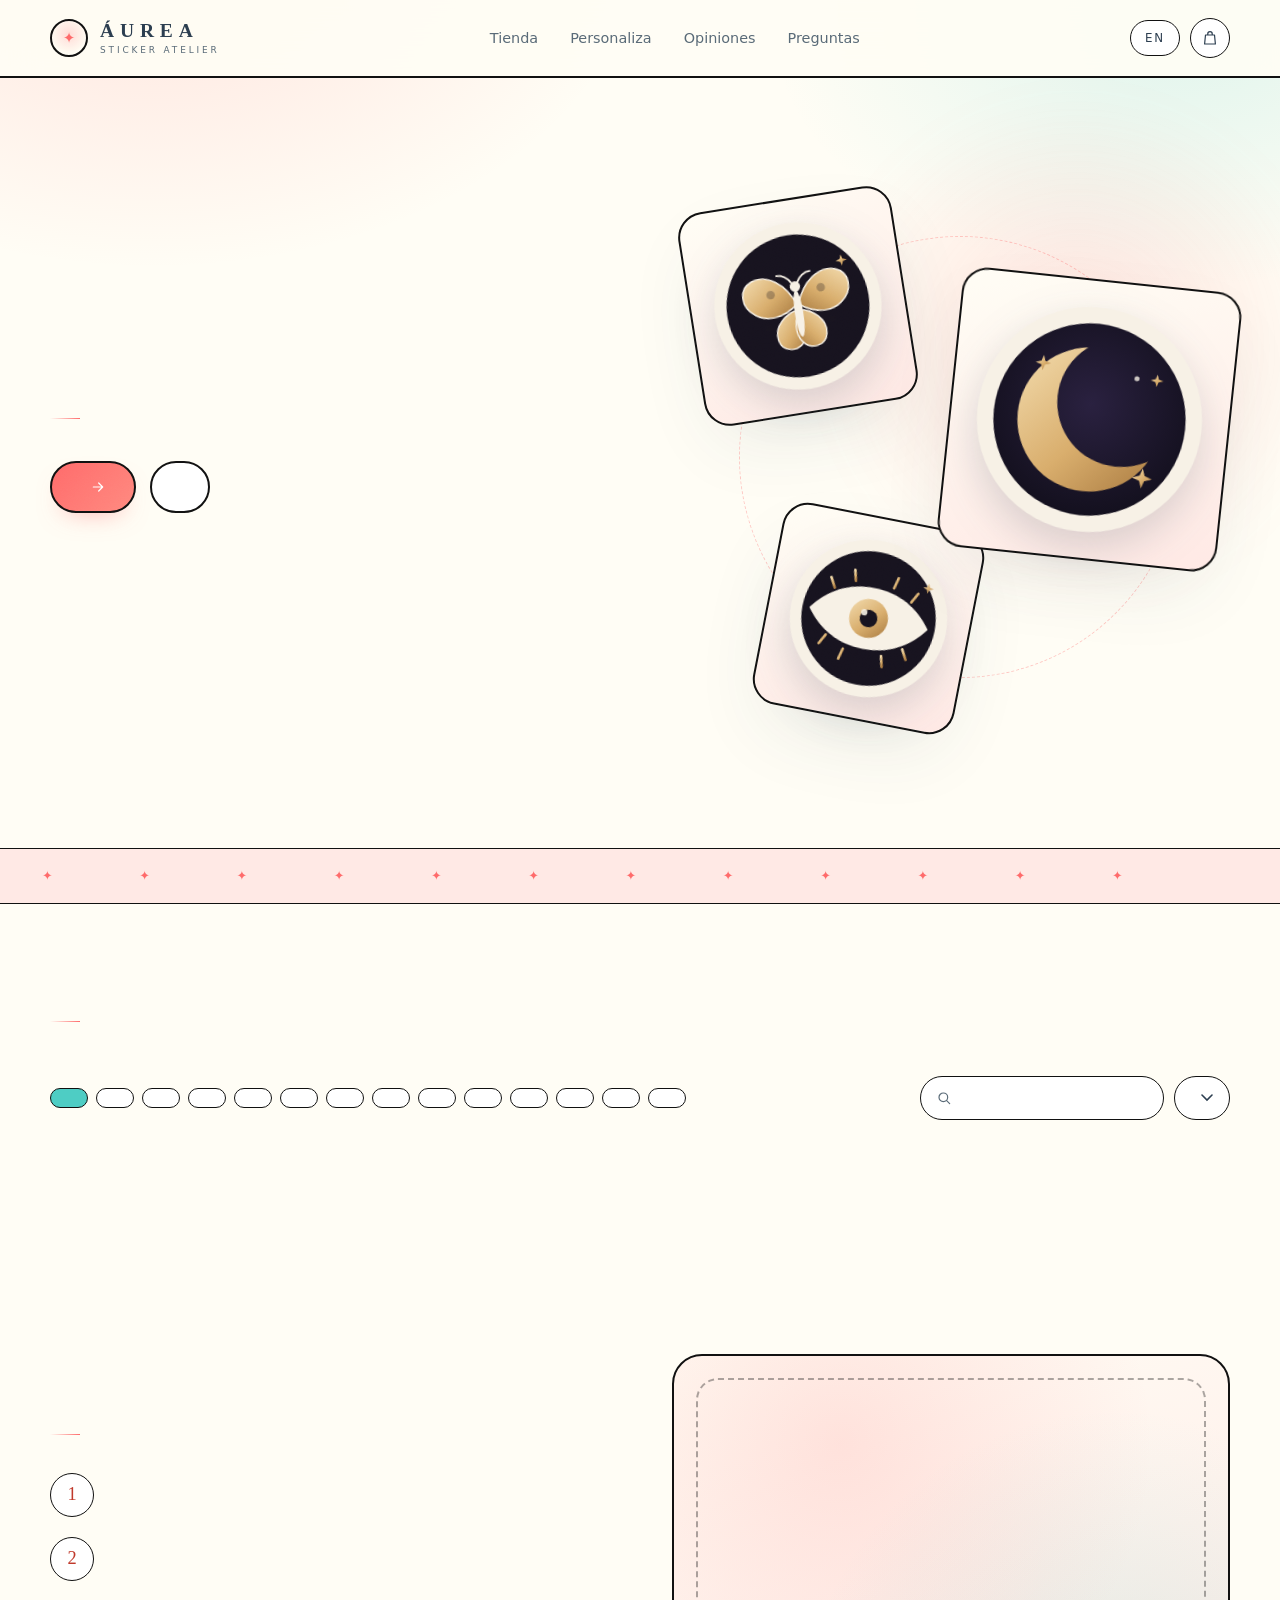
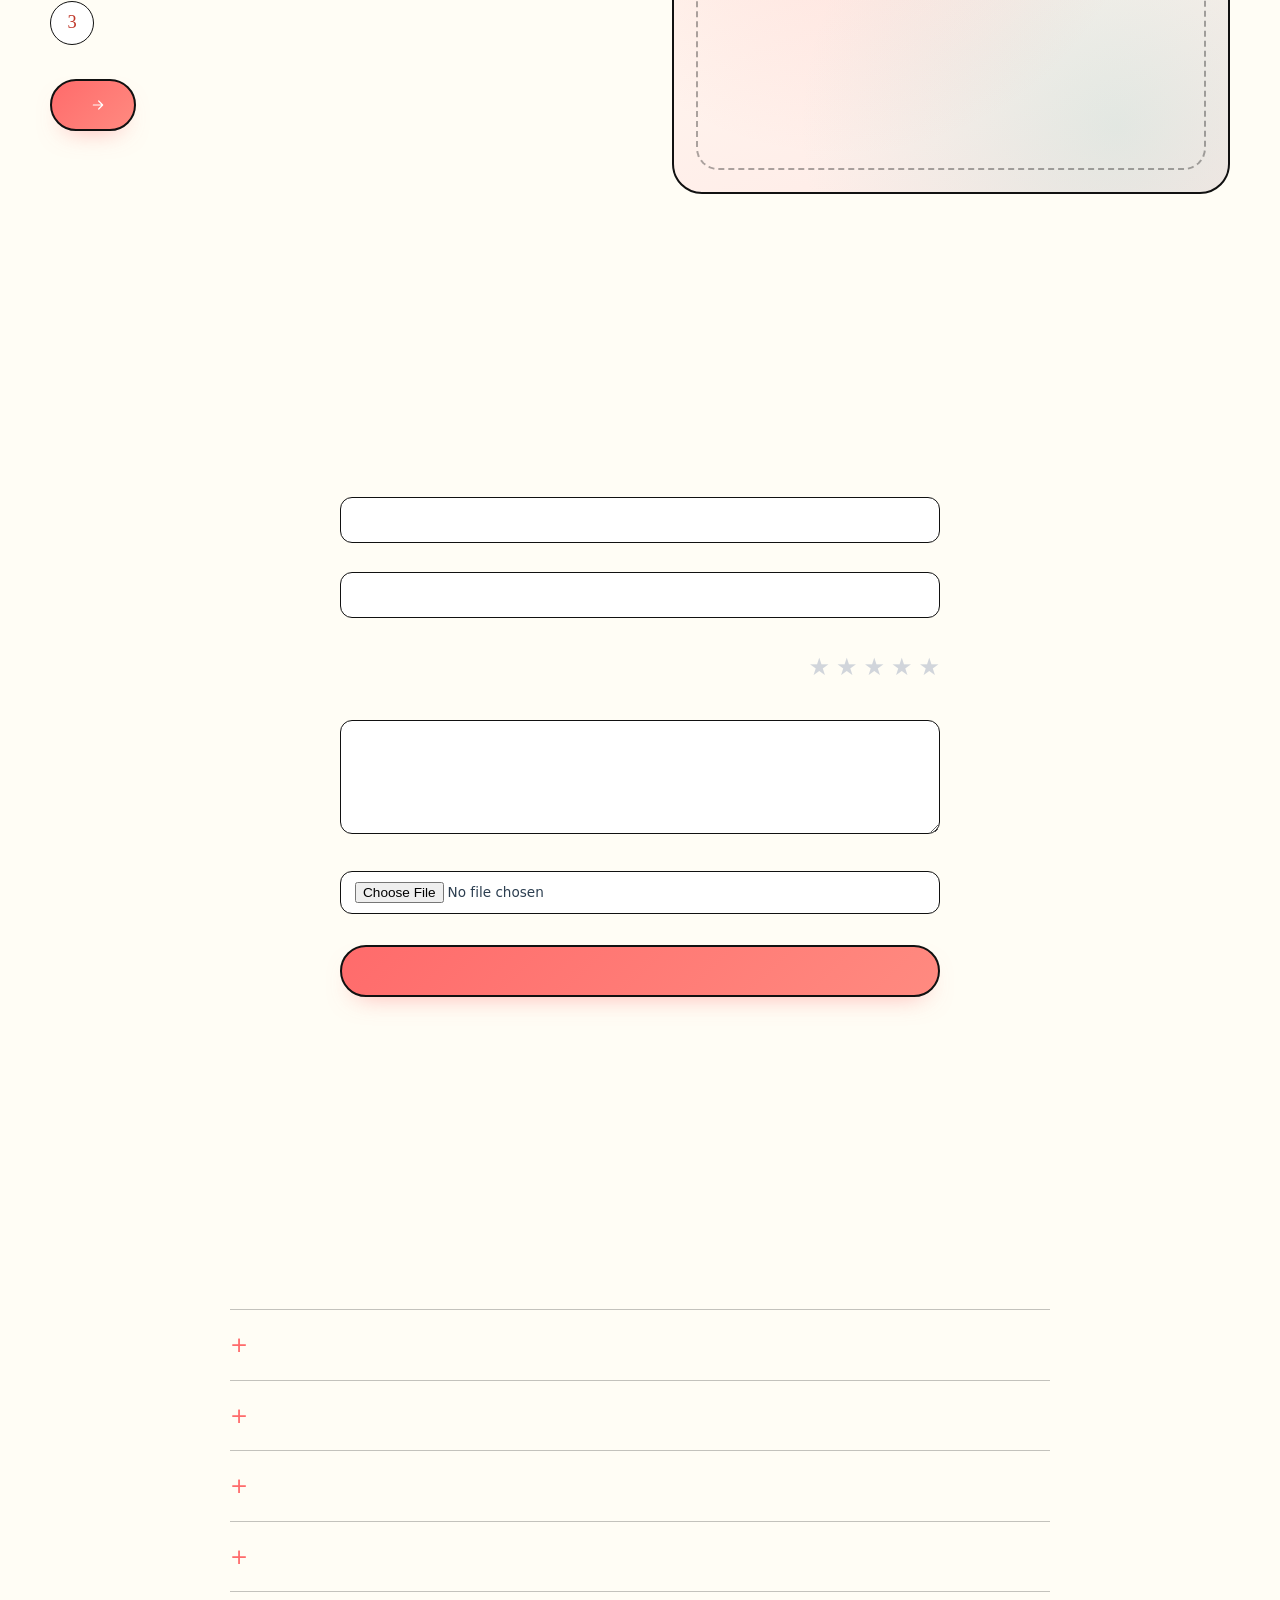
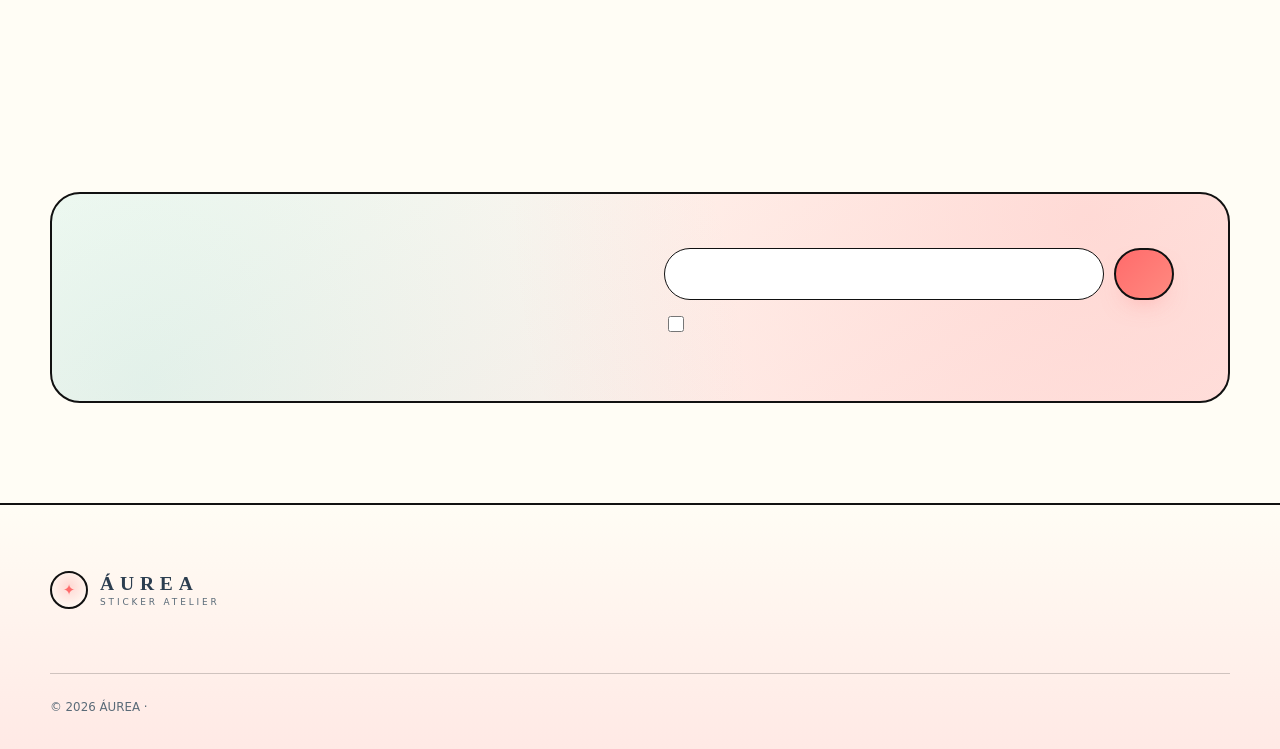
==== commit 304a5ecc: "arreglos" ====
--- a/index.html
+++ b/index.html
@@ -6,9 +6,6 @@
   <title data-i18n="meta.home">ÁUREA · Pegatinas de diseño personalizables</title>
   <meta name="description" content="Pegatinas de vinilo premium troqueladas a mano. Colección original y personalizador en vivo. Envío en 24–48 h.">
   <meta name="theme-color" content="#FFFDF5">
-  <link rel="preconnect" href="https://fonts.googleapis.com">
-  <link rel="preconnect" href="https://fonts.gstatic.com" crossorigin>
-  <link href="https://fonts.googleapis.com/css2?family=Cormorant+Garamond:ital,wght@0,400;0,600;0,700;1,400;1,600&family=Jost:wght@300;400;500;600&display=swap" rel="stylesheet">
   <link rel="stylesheet" href="css/styles.css">
   <link rel="icon" href="assets/stickers/luna.svg" type="image/svg+xml">
 </head>
--- a/css/styles.css
+++ b/css/styles.css
@@ -28,8 +28,8 @@
   --radius: 18px;
   --radius-sm: 10px;
   --shadow: 0 30px 80px -20px rgba(44, 62, 80, 0.12);
-  --serif: "Cormorant Garamond", Georgia, "Times New Roman", serif;
-  --sans: "Jost", "Segoe UI", system-ui, -apple-system, sans-serif;
+  --serif: Georgia, "Times New Roman", "Bitstream Charter", Times, serif;
+  --sans: system-ui, -apple-system, BlinkMacSystemFont, "Segoe UI", Roboto, "Helvetica Neue", Arial, sans-serif;
   --header-h: 76px;
 }
 
